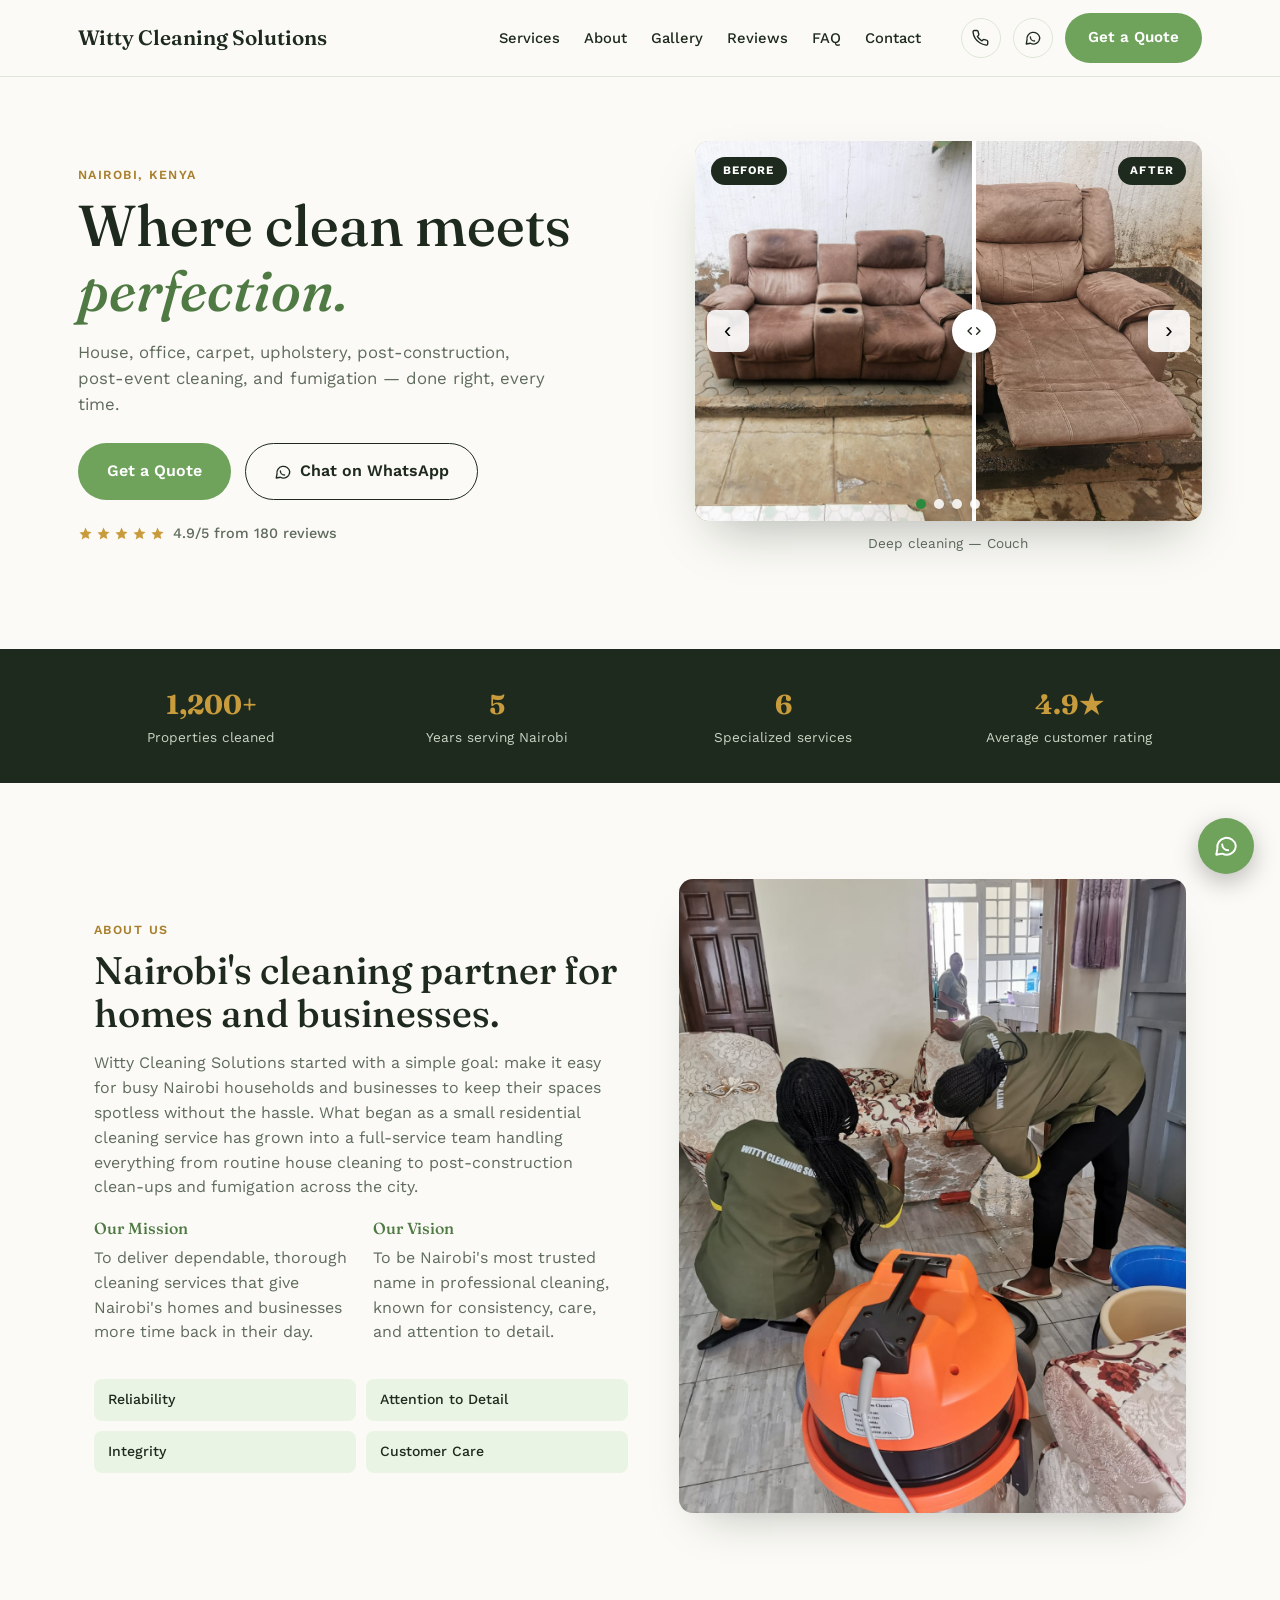
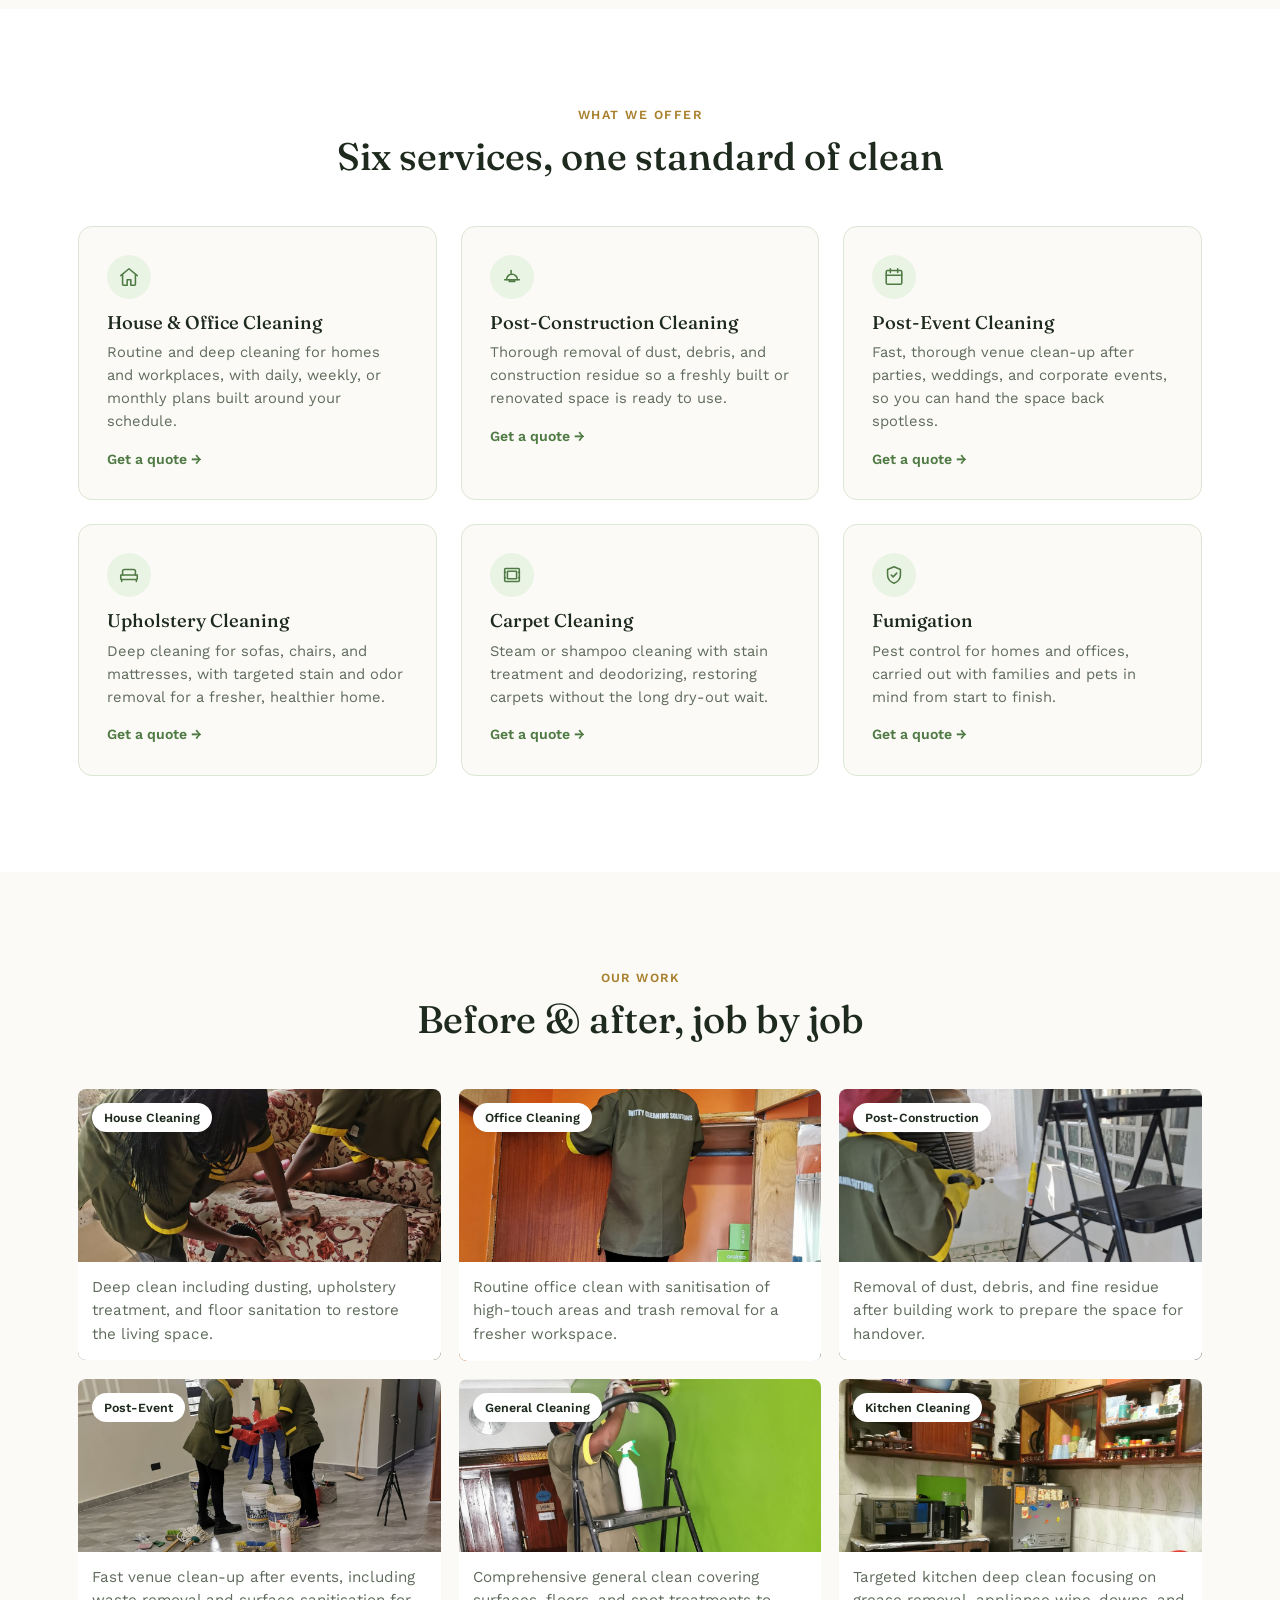
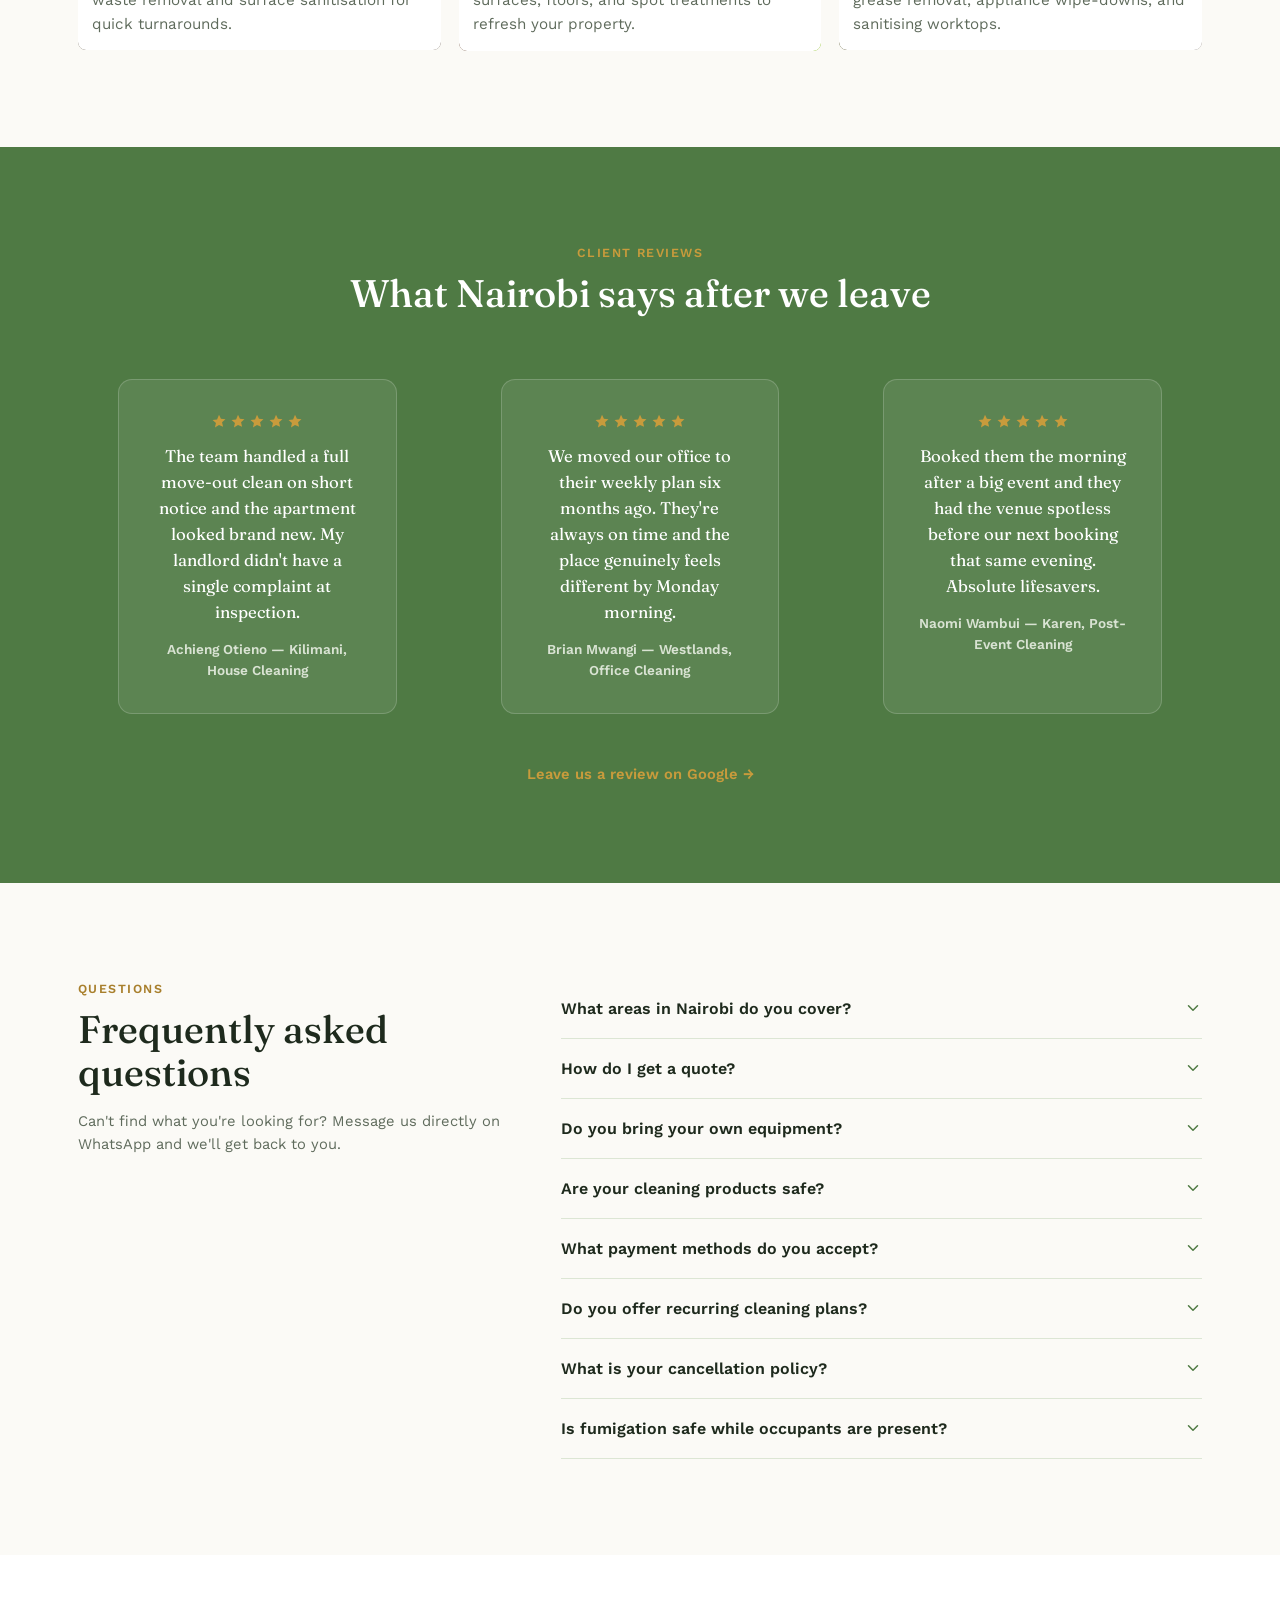
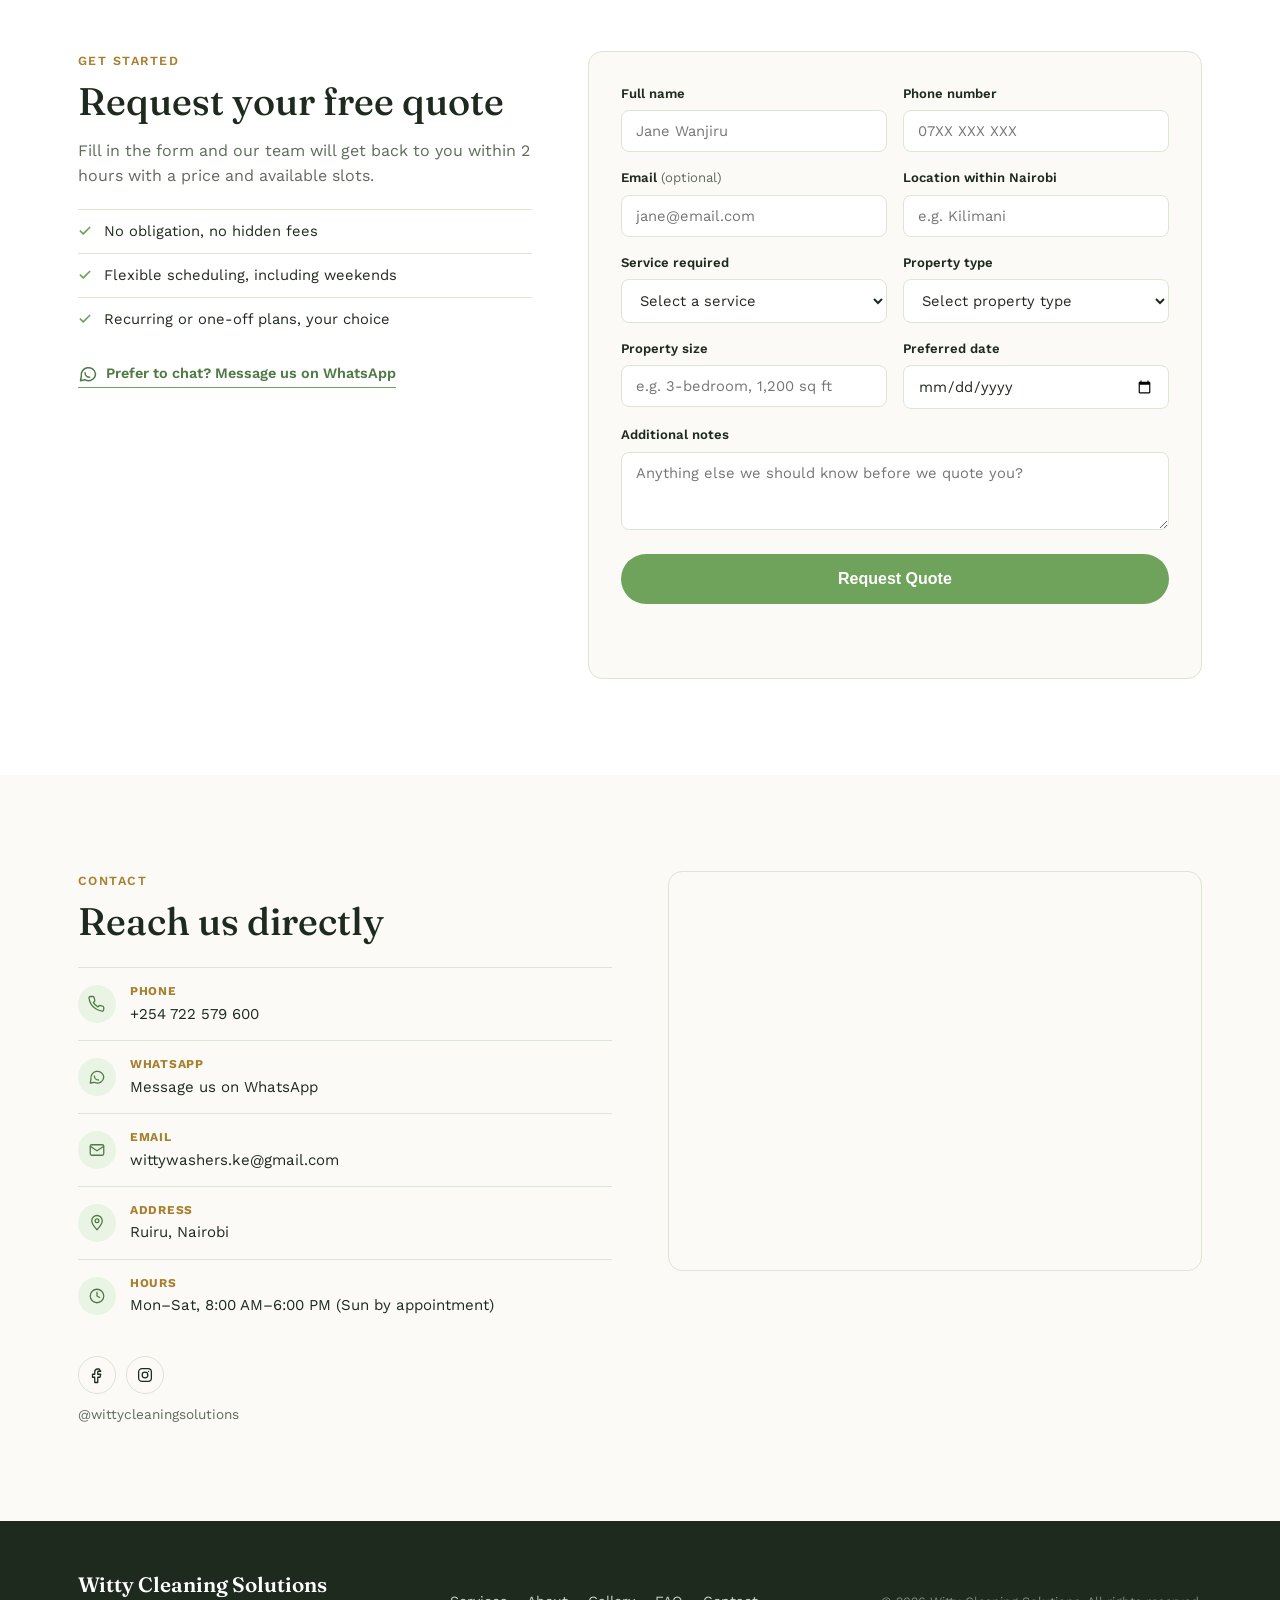
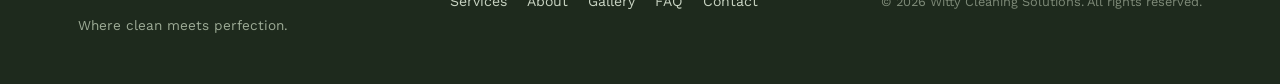
==== index.html @ 86cf7d22 "added the right form link" ====
<!DOCTYPE html>
<html lang="en">
<head>
<meta charset="UTF-8">
<meta name="viewport" content="width=device-width, initial-scale=1.0">
<title>Witty Cleaning Solutions | Professional Cleaning in Nairobi</title>
<meta name="description" content="Witty Cleaning Solutions provides house, office, post-construction, post-event, upholstery, carpet cleaning and fumigation across Nairobi. Request a free quote today.">

<link rel="preconnect" href="https://fonts.googleapis.com">
<link rel="preconnect" href="https://fonts.gstatic.com" crossorigin>
<link href="https://fonts.googleapis.com/css2?family=Fraunces:ital,opsz,wght@0,9..144,400;0,9..144,500;0,9..144,600;1,9..144,500&family=Work+Sans:wght@400;500;600;700&display=swap" rel="stylesheet">
<link rel="stylesheet" href="styles.css?v=1.1">
</head>
<body>

<!-- ============ HEADER ============ -->
<header class="site-header" id="siteHeader">
  <div class="wrap header-inner">
    <a href="#top" class="logo">Witty Cleaning Solutions</a>

    <nav class="main-nav" id="mainNav">
      <a href="#services">Services</a>
      <a href="#about">About</a>
      <a href="#gallery">Gallery</a>
      <a href="#testimonials">Reviews</a>
      <a href="#faq">FAQ</a>
      <a href="#contact">Contact</a>
    </nav>

    <div class="header-actions">
      <a href="tel:+254722579600" class="icon-btn" aria-label="Call us">
        <svg viewBox="0 0 24 24" fill="none" stroke="currentColor" stroke-width="1.8" stroke-linecap="round" stroke-linejoin="round"><path d="M21 16.4v3a2 2 0 0 1-2.2 2 19.6 19.6 0 0 1-8.5-3 19.3 19.3 0 0 1-6-6 19.6 19.6 0 0 1-3-8.6A2 2 0 0 1 3.3 2H6.3a2 2 0 0 1 2 1.7c.13.95.36 1.88.69 2.77a2 2 0 0 1-.45 2.11L7.1 9.9a16 16 0 0 0 6 6l1.32-1.32a2 2 0 0 1 2.11-.45c.9.33 1.83.56 2.77.69a2 2 0 0 1 1.7 2.03z"/></svg>
      </a>
      <a href="https://wa.me/254722579600" target="_blank" rel="noopener" class="icon-btn" aria-label="Chat on WhatsApp">
        <svg viewBox="0 0 24 24" fill="none" stroke="currentColor" stroke-width="1.8" stroke-linecap="round" stroke-linejoin="round"><path d="M21 11.5a8.5 8.5 0 0 1-12.45 7.53L3 20l1.02-5.4A8.5 8.5 0 1 1 21 11.5z"/><path d="M8.5 10.5c0 3 2.5 5.5 5.5 5.5"/></svg>
      </a>
      <a href="#booking" class="btn btn-primary">Get a Quote</a>
    </div>

    <button class="nav-toggle" id="navToggle" aria-label="Toggle menu" aria-expanded="false">
      <span></span><span></span><span></span>
    </button>
  </div>
</header>

<main id="top">

  <!-- ============ HERO ============ -->
  <section class="hero">
    <div class="wrap hero-inner">
      <div class="hero-copy">
        <p class="eyebrow">Nairobi, Kenya</p>
        <h1>Where clean meets <em>perfection.</em></h1>
        <p class="hero-sub">
          House, office, carpet, upholstery, post-construction, post-event
          cleaning, and fumigation &mdash; done right, every time.
        </p>
        <div class="hero-ctas">
          <a href="#booking" class="btn btn-primary btn-lg">Get a Quote</a>
          <a href="https://wa.me/254722579600" target="_blank" rel="noopener" class="btn btn-ghost btn-lg">
            <svg viewBox="0 0 24 24" width="18" height="18" fill="none" stroke="currentColor" stroke-width="1.8" stroke-linecap="round" stroke-linejoin="round"><path d="M21 11.5a8.5 8.5 0 0 1-12.45 7.53L3 20l1.02-5.4A8.5 8.5 0 1 1 21 11.5z"/><path d="M8.5 10.5c0 3 2.5 5.5 5.5 5.5"/></svg>
            Chat on WhatsApp
          </a>
        </div>
        <div class="hero-trust">
          <span class="stars-row" aria-hidden="true">
            <svg viewBox="0 0 24 24"><path d="M12 2.5l2.9 6.2 6.8.7-5.1 4.6 1.5 6.7L12 17.9l-6.1 3.8 1.5-6.7-5.1-4.6 6.8-.7z"/></svg>
            <svg viewBox="0 0 24 24"><path d="M12 2.5l2.9 6.2 6.8.7-5.1 4.6 1.5 6.7L12 17.9l-6.1 3.8 1.5-6.7-5.1-4.6 6.8-.7z"/></svg>
            <svg viewBox="0 0 24 24"><path d="M12 2.5l2.9 6.2 6.8.7-5.1 4.6 1.5 6.7L12 17.9l-6.1 3.8 1.5-6.7-5.1-4.6 6.8-.7z"/></svg>
            <svg viewBox="0 0 24 24"><path d="M12 2.5l2.9 6.2 6.8.7-5.1 4.6 1.5 6.7L12 17.9l-6.1 3.8 1.5-6.7-5.1-4.6 6.8-.7z"/></svg>
            <svg viewBox="0 0 24 24"><path d="M12 2.5l2.9 6.2 6.8.7-5.1 4.6 1.5 6.7L12 17.9l-6.1 3.8 1.5-6.7-5.1-4.6 6.8-.7z"/></svg>
          </span>
          4.9/5 from 180 reviews
        </div>
      </div>

      <div class="hero-visual">
        <div class="ba-carousel">
          <button class="ba-nav prev" aria-label="Previous comparison">‹</button>
          <button class="ba-nav next" aria-label="Next comparison">›</button>

          <div class="ba-slider" data-caption="Deep cleaning — Couch">
            <div class="slider-panel panel-after">
              <span class="panel-tag">AFTER</span>
              <img src="images/After 1.jpeg" alt="After: cleaned couch" class="panel-img">
            </div>
            <div class="slider-panel panel-before">
              <span class="panel-tag">BEFORE</span>
              <img src="images/Before 1.jpeg" alt="Before: dirty couch" class="panel-img">
            </div>
            <div class="slider-handle">
              <svg viewBox="0 0 24 24" width="16" height="16" fill="none" stroke="currentColor" stroke-width="2" stroke-linecap="round" stroke-linejoin="round"><path d="M8 7 3 12l5 5M16 7l5 5-5 5"/></svg>
            </div>
          </div>

          <div class="ba-slider" data-caption="Before & after — Construction site">
            <div class="slider-panel panel-after">
              <span class="panel-tag">AFTER</span>
              <img src="images/construction after.jpeg" alt="After: house cleaned" class="panel-img">
            </div>
            <div class="slider-panel panel-before">
              <span class="panel-tag">BEFORE</span>
              <img src="images/construction before.jpeg" alt="Before: living room" class="panel-img">
            </div>
            <div class="slider-handle">
              <svg viewBox="0 0 24 24" width="16" height="16" fill="none" stroke="currentColor" stroke-width="2" stroke-linecap="round" stroke-linejoin="round"><path d="M8 7 3 12l5 5M16 7l5 5-5 5"/></svg>
            </div>
          </div>

          <div class="ba-slider" data-caption="kitchen cleaning — Before & after">
            <div class="slider-panel panel-after">
              <span class="panel-tag">AFTER</span>
              <img src="images/kitchen after.jpeg" alt="After: kitchen cleaned" class="panel-img">
            </div>
            <div class="slider-panel panel-before">
              <span class="panel-tag">BEFORE</span>
              <img src="images/kitchen before.jpeg" alt="Before: kitchen dirty" class="panel-img">
            </div>
            <div class="slider-handle">
              <svg viewBox="0 0 24 24" width="16" height="16" fill="none" stroke="currentColor" stroke-width="2" stroke-linecap="round" stroke-linejoin="round"><path d="M8 7 3 12l5 5M16 7l5 5-5 5"/></svg>
            </div>
          </div>

          <div class="ba-slider" data-caption="Post-construction — Clearance">
            <div class="slider-panel panel-after">
              <span class="panel-tag">AFTER</span>
              <img src="images/construction after 2.jpeg" alt="After: post-construction" class="panel-img">
            </div>
            <div class="slider-panel panel-before">
              <span class="panel-tag">BEFORE</span>
              <img src="images/construction before 1.jpeg" alt="Before: construction site" class="panel-img">
            </div>
            <div class="slider-handle">
              <svg viewBox="0 0 24 24" width="16" height="16" fill="none" stroke="currentColor" stroke-width="2" stroke-linecap="round" stroke-linejoin="round"><path d="M8 7 3 12l5 5M16 7l5 5-5 5"/></svg>
            </div>
          </div>

        </div>
        <p class="slider-caption" id="baCaption">Drag to compare &mdash; real results from a deep cleaning job</p>
      </div>
    </div>
  </section>

  <!-- ============ TRUST BAR ============ -->
  <section class="trust-bar">
    <div class="wrap trust-grid">
      <div class="trust-item">
        <strong>1,200+</strong>
        <span>Properties cleaned</span>
      </div>
      <div class="trust-item">
        <strong>5</strong>
        <span>Years serving Nairobi</span>
      </div>
      <div class="trust-item">
        <strong>6</strong>
        <span>Specialized services</span>
      </div>
      <div class="trust-item">
        <strong>4.9&#9733;</strong>
        <span>Average customer rating</span>
      </div>
    </div>
  </section>

  <!-- ============ ABOUT ============ -->
  <section class="about" id="about">
    <div class="wrap about-inner">
      <div class="about-copy">
        <p class="eyebrow">About Us</p>
        <h2>Nairobi's cleaning partner for homes and businesses.</h2>
        <p>
          Witty Cleaning Solutions started with a simple goal: make it easy
          for busy Nairobi households and businesses to keep their spaces
          spotless without the hassle. What began as a small residential
          cleaning service has grown into a full-service team handling
          everything from routine house cleaning to post-construction
          clean-ups and fumigation across the city.
        </p>
        <div class="about-grid">
          <div>
            <h3>Our Mission</h3>
            <p>To deliver dependable, thorough cleaning services that give Nairobi's homes and businesses more time back in their day.</p>
          </div>
          <div>
            <h3>Our Vision</h3>
            <p>To be Nairobi's most trusted name in professional cleaning, known for consistency, care, and attention to detail.</p>
          </div>
        </div>
        <ul class="values-list">
          <li>Reliability</li>
          <li>Attention to Detail</li>
          <li>Integrity</li>
          <li>Customer Care</li>
        </ul>
      </div>
      <div class="about-visual" aria-hidden="true">
        <img src="images/About.jpg" alt="Witty Cleaning Solutions team at work in a home" loading="lazy">
        <span class="monogram">WCS</span>
      </div>
    </div>
  </section>

  <!-- ============ SERVICES ============ -->
  <section class="services" id="services">
    <div class="wrap">
      <p class="eyebrow center">What We Offer</p>
      <h2 class="section-title center">Six services, one standard of clean</h2>

      <div class="services-grid">

        <article class="service-card">
          <div class="service-icon" aria-hidden="true">
            <svg viewBox="0 0 24 24" fill="none" stroke="currentColor" stroke-width="1.7" stroke-linecap="round" stroke-linejoin="round"><path d="M3 10.5 12 3l9 7.5"/><path d="M5 9.5V20a1 1 0 0 0 1 1h4v-6h4v6h4a1 1 0 0 0 1-1V9.5"/></svg>
          </div>
          <h3>House &amp; Office Cleaning</h3>
          <p>Routine and deep cleaning for homes and workplaces, with daily, weekly, or monthly plans built around your schedule.</p>
          <a href="#booking" class="card-link">Get a quote &rarr;</a>
        </article>

        <article class="service-card">
          <div class="service-icon" aria-hidden="true">
            <svg viewBox="0 0 24 24" fill="none" stroke="currentColor" stroke-width="1.7" stroke-linecap="round" stroke-linejoin="round"><path d="M4 15h16"/><path d="M6 15a6 6 0 0 1 12 0"/><path d="M11 5v3"/><rect x="9" y="15" width="6" height="2" rx="0.5"/></svg>
          </div>
          <h3>Post-Construction Cleaning</h3>
          <p>Thorough removal of dust, debris, and construction residue so a freshly built or renovated space is ready to use.</p>
          <a href="#booking" class="card-link">Get a quote &rarr;</a>
        </article>

        <article class="service-card">
          <div class="service-icon" aria-hidden="true">
            <svg viewBox="0 0 24 24" fill="none" stroke="currentColor" stroke-width="1.7" stroke-linecap="round" stroke-linejoin="round"><rect x="3.5" y="5" width="17" height="15" rx="1.5"/><path d="M8 3v4M16 3v4M3.5 10h17"/></svg>
          </div>
          <h3>Post-Event Cleaning</h3>
          <p>Fast, thorough venue clean-up after parties, weddings, and corporate events, so you can hand the space back spotless.</p>
          <a href="#booking" class="card-link">Get a quote &rarr;</a>
        </article>

        <article class="service-card">
          <div class="service-icon" aria-hidden="true">
            <svg viewBox="0 0 24 24" fill="none" stroke="currentColor" stroke-width="1.7" stroke-linecap="round" stroke-linejoin="round"><path d="M5 12V8a2 2 0 0 1 2-2h10a2 2 0 0 1 2 2v4"/><path d="M3 12h18v4a1 1 0 0 1-1 1H4a1 1 0 0 1-1-1z"/><path d="M4 17v2M20 17v2"/></svg>
          </div>
          <h3>Upholstery Cleaning</h3>
          <p>Deep cleaning for sofas, chairs, and mattresses, with targeted stain and odor removal for a fresher, healthier home.</p>
          <a href="#booking" class="card-link">Get a quote &rarr;</a>
        </article>

        <article class="service-card">
          <div class="service-icon" aria-hidden="true">
            <svg viewBox="0 0 24 24" fill="none" stroke="currentColor" stroke-width="1.7" stroke-linecap="round" stroke-linejoin="round"><rect x="4" y="5" width="16" height="14" rx="1"/><rect x="7" y="8" width="10" height="8" rx="0.5"/><path d="M4 9h1M4 15h1M19 9h1M19 15h1"/></svg>
          </div>
          <h3>Carpet Cleaning</h3>
          <p>Steam or shampoo cleaning with stain treatment and deodorizing, restoring carpets without the long dry-out wait.</p>
          <a href="#booking" class="card-link">Get a quote &rarr;</a>
        </article>

        <article class="service-card">
          <div class="service-icon" aria-hidden="true">
            <svg viewBox="0 0 24 24" fill="none" stroke="currentColor" stroke-width="1.7" stroke-linecap="round" stroke-linejoin="round"><path d="M12 3l7 3v6c0 4.5-3 7.5-7 9-4-1.5-7-4.5-7-9V6z"/><path d="M9 12l2 2 4-4"/></svg>
          </div>
          <h3>Fumigation</h3>
          <p>Pest control for homes and offices, carried out with families and pets in mind from start to finish.</p>
          <a href="#booking" class="card-link">Get a quote &rarr;</a>
        </article>

      </div>
    </div>
  </section>

  <!-- ============ GALLERY ============ -->
  <section class="gallery" id="gallery">
    <div class="wrap">
      <p class="eyebrow center">Our Work</p>
      <h2 class="section-title center">Before &amp; after, job by job</h2>

      <!-- REPLACE WITH IMAGE: each .gallery-item should get a real photo
           background. Keep the .gallery-tag label or remove it. -->
      <div class="gallery-grid">
        <div class="gallery-item" data-gallery="images/house cleaning.jpeg|images/house 2.jpeg|images/house 3.jpeg|images/house 4.jpeg|images/house 5.jpeg">
          <img src="images/house cleaning.jpeg" alt="House cleaning before/after" loading="lazy">
          <span class="gallery-tag">House Cleaning</span>
          <div class="desc-card">
            <p class="gallery-desc">Deep clean including dusting, upholstery treatment, and floor sanitation to restore the living space.</p>
          </div>
        </div>

        <div class="gallery-item" data-gallery="images/office cleaning.jpeg|images/After 1.jpeg|images/Before 1.jpeg|images/General Cleaning.jpeg|">
          <img src="images/office cleaning.jpeg" alt="Office cleaning before/after" loading="lazy">
          <span class="gallery-tag">Office Cleaning</span>
          <div class="desc-card">
            <p class="gallery-desc">Routine office clean with sanitisation of high-touch areas and trash removal for a fresher workspace.</p>
          </div>
        </div>

        <div class="gallery-item" data-gallery="images/post-construction.jpeg|images/construction before.jpeg|images/construction after.jpeg|images/construction before 1.jpeg|images/construction after 2.jpeg">
          <img src="images/post-construction.jpeg" alt="Post-construction before/after" loading="lazy">
          <span class="gallery-tag">Post-Construction</span>
          <div class="desc-card">
            <p class="gallery-desc">Removal of dust, debris, and fine residue after building work to prepare the space for handover.</p>
          </div>
        </div>

        <div class="gallery-item" data-gallery="images/post-event.jpeg|images/post-event 1.jpeg|images/After 1.jpeg|images/Before 1.jpeg|images/General Cleaning.jpeg">
          <img src="images/post-event 1.jpeg" alt="Post-event before/after" loading="lazy">
          <span class="gallery-tag">Post-Event</span>
          <div class="desc-card">
            <p class="gallery-desc">Fast venue clean-up after events, including waste removal and surface sanitisation for quick turnarounds.</p>
          </div>
        </div>

        <div class="gallery-item" data-gallery="images/General Cleaning.jpeg|images/After 1.jpeg|images/Before 1.jpeg|images/house cleaning.jpeg|images/office cleaning.jpeg">
          <img src="images/General Cleaning.jpeg" alt="General cleaning before/after" loading="lazy">
          <span class="gallery-tag">General Cleaning</span>
          <div class="desc-card">
            <p class="gallery-desc">Comprehensive general clean covering surfaces, floors, and spot treatments to refresh your property.</p>
          </div>
        </div>

        <div class="gallery-item" data-gallery="images/kitchen cleaning.jpeg|images/kitchen before.jpeg|images/kitchen after.jpeg|images/kitchen 1.jpeg|images/General Cleaning.jpeg">
          <img src="images/kitchen cleaning.jpeg" alt="Kitchen cleaning before/after" loading="lazy">
          <span class="gallery-tag">Kitchen Cleaning</span>
          <div class="desc-card">
            <p class="gallery-desc">Targeted kitchen deep clean focusing on grease removal, appliance wipe-downs, and sanitising worktops.</p>
          </div>
        </div>
      </div>
    </div>
  </section>

  <!-- ============ TESTIMONIALS ============ -->
  <section class="testimonials" id="testimonials">
    <div class="wrap">
      <p class="eyebrow center">Client Reviews</p>
      <h2 class="section-title center">What Nairobi says after we leave</h2>

      <div class="testi-grid" id="testiGrid">
        <blockquote class="testi-card">
            <div class="stars-row" aria-hidden="true">
              <svg viewBox="0 0 24 24"><path d="M12 2.5l2.9 6.2 6.8.7-5.1 4.6 1.5 6.7L12 17.9l-6.1 3.8 1.5-6.7-5.1-4.6 6.8-.7z"/></svg>
              <svg viewBox="0 0 24 24"><path d="M12 2.5l2.9 6.2 6.8.7-5.1 4.6 1.5 6.7L12 17.9l-6.1 3.8 1.5-6.7-5.1-4.6 6.8-.7z"/></svg>
              <svg viewBox="0 0 24 24"><path d="M12 2.5l2.9 6.2 6.8.7-5.1 4.6 1.5 6.7L12 17.9l-6.1 3.8 1.5-6.7-5.1-4.6 6.8-.7z"/></svg>
              <svg viewBox="0 0 24 24"><path d="M12 2.5l2.9 6.2 6.8.7-5.1 4.6 1.5 6.7L12 17.9l-6.1 3.8 1.5-6.7-5.1-4.6 6.8-.7z"/></svg>
              <svg viewBox="0 0 24 24"><path d="M12 2.5l2.9 6.2 6.8.7-5.1 4.6 1.5 6.7L12 17.9l-6.1 3.8 1.5-6.7-5.1-4.6 6.8-.7z"/></svg>
            </div>
            <p>The team handled a full move-out clean on short notice and the apartment looked brand new. My landlord didn't have a single complaint at inspection.</p>
            <footer>Achieng Otieno &mdash; Kilimani, House Cleaning</footer>
          </blockquote>

          <blockquote class="testi-card">
            <div class="stars-row" aria-hidden="true">
              <svg viewBox="0 0 24 24"><path d="M12 2.5l2.9 6.2 6.8.7-5.1 4.6 1.5 6.7L12 17.9l-6.1 3.8 1.5-6.7-5.1-4.6 6.8-.7z"/></svg>
              <svg viewBox="0 0 24 24"><path d="M12 2.5l2.9 6.2 6.8.7-5.1 4.6 1.5 6.7L12 17.9l-6.1 3.8 1.5-6.7-5.1-4.6 6.8-.7z"/></svg>
              <svg viewBox="0 0 24 24"><path d="M12 2.5l2.9 6.2 6.8.7-5.1 4.6 1.5 6.7L12 17.9l-6.1 3.8 1.5-6.7-5.1-4.6 6.8-.7z"/></svg>
              <svg viewBox="0 0 24 24"><path d="M12 2.5l2.9 6.2 6.8.7-5.1 4.6 1.5 6.7L12 17.9l-6.1 3.8 1.5-6.7-5.1-4.6 6.8-.7z"/></svg>
              <svg viewBox="0 0 24 24"><path d="M12 2.5l2.9 6.2 6.8.7-5.1 4.6 1.5 6.7L12 17.9l-6.1 3.8 1.5-6.7-5.1-4.6 6.8-.7z"/></svg>
            </div>
            <p>We moved our office to their weekly plan six months ago. They're always on time and the place genuinely feels different by Monday morning.</p>
            <footer>Brian Mwangi &mdash; Westlands, Office Cleaning</footer>
          </blockquote>

          <blockquote class="testi-card">
            <div class="stars-row" aria-hidden="true">
              <svg viewBox="0 0 24 24"><path d="M12 2.5l2.9 6.2 6.8.7-5.1 4.6 1.5 6.7L12 17.9l-6.1 3.8 1.5-6.7-5.1-4.6 6.8-.7z"/></svg>
              <svg viewBox="0 0 24 24"><path d="M12 2.5l2.9 6.2 6.8.7-5.1 4.6 1.5 6.7L12 17.9l-6.1 3.8 1.5-6.7-5.1-4.6 6.8-.7z"/></svg>
              <svg viewBox="0 0 24 24"><path d="M12 2.5l2.9 6.2 6.8.7-5.1 4.6 1.5 6.7L12 17.9l-6.1 3.8 1.5-6.7-5.1-4.6 6.8-.7z"/></svg>
              <svg viewBox="0 0 24 24"><path d="M12 2.5l2.9 6.2 6.8.7-5.1 4.6 1.5 6.7L12 17.9l-6.1 3.8 1.5-6.7-5.1-4.6 6.8-.7z"/></svg>
              <svg viewBox="0 0 24 24"><path d="M12 2.5l2.9 6.2 6.8.7-5.1 4.6 1.5 6.7L12 17.9l-6.1 3.8 1.5-6.7-5.1-4.6 6.8-.7z"/></svg>
            </div>
            <p>Booked them the morning after a big event and they had the venue spotless before our next booking that same evening. Absolute lifesavers.</p>
            <footer>Naomi Wambui &mdash; Karen, Post-Event Cleaning</footer>
          </blockquote>
      </div>

      <p class="review-cta">
        <a href="https://www.google.com/search?q=Witty+Cleaning+Solutions+Nairobi+reviews" target="_blank" rel="noopener">Leave us a review on Google &rarr;</a>
      </p>
    </div>
  </section>

  <!-- ============ FAQ ============ -->
  <section class="faq" id="faq">
    <div class="wrap faq-wrap">
      <div>
        <p class="eyebrow">Questions</p>
        <h2 class="section-title">Frequently asked questions</h2>
        <p class="faq-sub">Can't find what you're looking for? Message us directly on WhatsApp and we'll get back to you.</p>
      </div>

      <div class="faq-list" id="faqList">
        <div class="faq-item">
          <button class="faq-q" aria-expanded="false">
            What areas in Nairobi do you cover?
            <span class="faq-icon"><svg viewBox="0 0 24 24" fill="none" stroke="currentColor" stroke-width="2" stroke-linecap="round" stroke-linejoin="round"><path d="M6 9l6 6 6-6"/></svg></span>
          </button>
          <div class="faq-a"><p>We currently serve Kilimani, Westlands, Karen, Lavington, Kileleshwa, and surrounding Nairobi neighborhoods &mdash; message us on WhatsApp to confirm coverage for your location.</p></div>
        </div>
        <div class="faq-item">
          <button class="faq-q" aria-expanded="false">
            How do I get a quote?
            <span class="faq-icon"><svg viewBox="0 0 24 24" fill="none" stroke="currentColor" stroke-width="2" stroke-linecap="round" stroke-linejoin="round"><path d="M6 9l6 6 6-6"/></svg></span>
          </button>
          <div class="faq-a"><p>Fill in the quote request form with your service, property type and size, and preferred date &mdash; or message us directly on WhatsApp for a fast response.</p></div>
        </div>
        <div class="faq-item">
          <button class="faq-q" aria-expanded="false">
            Do you bring your own equipment?
            <span class="faq-icon"><svg viewBox="0 0 24 24" fill="none" stroke="currentColor" stroke-width="2" stroke-linecap="round" stroke-linejoin="round"><path d="M6 9l6 6 6-6"/></svg></span>
          </button>
          <div class="faq-a"><p>Yes &mdash; our team arrives fully equipped with professional-grade tools and cleaning products, so you don't need to provide anything.</p></div>
        </div>
        <div class="faq-item">
          <button class="faq-q" aria-expanded="false">
            Are your cleaning products safe?
            <span class="faq-icon"><svg viewBox="0 0 24 24" fill="none" stroke="currentColor" stroke-width="2" stroke-linecap="round" stroke-linejoin="round"><path d="M6 9l6 6 6-6"/></svg></span>
          </button>
          <div class="faq-a"><p>Yes. We use trusted, non-toxic cleaning products that are safe for children and pets. Let us know about any allergies or sensitivities when you book.</p></div>
        </div>
        <div class="faq-item">
          <button class="faq-q" aria-expanded="false">
            What payment methods do you accept?
            <span class="faq-icon"><svg viewBox="0 0 24 24" fill="none" stroke="currentColor" stroke-width="2" stroke-linecap="round" stroke-linejoin="round"><path d="M6 9l6 6 6-6"/></svg></span>
          </button>
          <div class="faq-a"><p>We accept M-Pesa, cash, and bank transfer.</p></div>
        </div>
        <div class="faq-item">
          <button class="faq-q" aria-expanded="false">
            Do you offer recurring cleaning plans?
            <span class="faq-icon"><svg viewBox="0 0 24 24" fill="none" stroke="currentColor" stroke-width="2" stroke-linecap="round" stroke-linejoin="round"><path d="M6 9l6 6 6-6"/></svg></span>
          </button>
          <div class="faq-a"><p>Yes &mdash; daily, weekly, and monthly recurring plans are available for both homes and offices, alongside one-off bookings.</p></div>
        </div>
        <div class="faq-item">
          <button class="faq-q" aria-expanded="false">
            What is your cancellation policy?
            <span class="faq-icon"><svg viewBox="0 0 24 24" fill="none" stroke="currentColor" stroke-width="2" stroke-linecap="round" stroke-linejoin="round"><path d="M6 9l6 6 6-6"/></svg></span>
          </button>
          <div class="faq-a"><p>We ask for at least 24 hours' notice to cancel or reschedule a booking. Late cancellations may incur a small fee.</p></div>
        </div>
        <div class="faq-item">
          <button class="faq-q" aria-expanded="false">
            Is fumigation safe while occupants are present?
            <span class="faq-icon"><svg viewBox="0 0 24 24" fill="none" stroke="currentColor" stroke-width="2" stroke-linecap="round" stroke-linejoin="round"><path d="M6 9l6 6 6-6"/></svg></span>
          </button>
          <div class="faq-a"><p>We recommend vacating the property for 2&ndash;3 hours after treatment and ventilating the space before returning. Our team will confirm exact timing based on the treatment used for your property.</p></div>
        </div>
      </div>
    </div>
  </section>

  <!-- ============ BOOKING / QUOTE FORM ============ -->
  <section class="booking" id="booking">
    <div class="wrap booking-inner">
      <div class="booking-copy">
        <p class="eyebrow">Get Started</p>
        <h2>Request your free quote</h2>
        <p>Fill in the form and our team will get back to you within 2 hours with a price and available slots.</p>
        <ul class="booking-points">
          <li>No obligation, no hidden fees</li>
          <li>Flexible scheduling, including weekends</li>
          <li>Recurring or one-off plans, your choice</li>
        </ul>
        <a href="https://wa.me/254722579600" target="_blank" rel="noopener" class="whatsapp-alt">
          <svg viewBox="0 0 24 24" width="20" height="20" fill="none" stroke="currentColor" stroke-width="1.8" stroke-linecap="round" stroke-linejoin="round"><path d="M21 11.5a8.5 8.5 0 0 1-12.45 7.53L3 20l1.02-5.4A8.5 8.5 0 1 1 21 11.5z"/><path d="M8.5 10.5c0 3 2.5 5.5 5.5 5.5"/></svg>
          Prefer to chat? Message us on WhatsApp
        </a>
      </div>

      <form class="booking-form" id="bookingForm" action="https://formspree.io/f/xppayooo" method="POST">
        <div class="form-row form-row-split">
          <div>
            <label for="fName">Full name</label>
            <input type="text" id="fName" name="fName" required placeholder="Jane Wanjiru">
          </div>
          <div>
            <label for="fPhone">Phone number</label>
            <input type="tel" id="fPhone" name="fPhone" required placeholder="07XX XXX XXX">
          </div>
        </div>
        <div class="form-row form-row-split">
          <div>
            <label for="fEmail">Email <span class="optional">(optional)</span></label>
            <input type="email" id="fEmail" name="fEmail" placeholder="jane@email.com">
          </div>
          <div>
            <label for="fLocation">Location within Nairobi</label>
            <input type="text" id="fLocation" name="fLocation" required placeholder="e.g. Kilimani">
          </div>
        </div>
        <div class="form-row form-row-split">
          <div>
            <label for="fService">Service required</label>
            <select id="fService" name="fService" required>
              <option value="">Select a service</option>
              <option>House &amp; Office Cleaning</option>
              <option>Post-Construction Cleaning</option>
              <option>Post-Event Cleaning</option>
              <option>Upholstery Cleaning</option>
              <option>Carpet Cleaning</option>
              <option>Fumigation</option>
            </select>
          </div>
          <div>
            <label for="fPropertyType">Property type</label>
            <select id="fPropertyType" name="fPropertyType">
              <option value="">Select property type</option>
              <option>Apartment</option>
              <option>House</option>
              <option>Office</option>
              <option>Commercial / Retail Space</option>
              <option>Event Venue</option>
              <option>Other</option>
            </select>
          </div>
        </div>
        <div class="form-row form-row-split">
          <div>
            <label for="fSize">Property size</label>
            <input type="text" id="fSize" name="fSize" placeholder="e.g. 3-bedroom, 1,200 sq ft">
          </div>
          <div>
            <label for="fDate">Preferred date</label>
            <input type="date" id="fDate" name="fDate">
          </div>
        </div>
        <div class="form-row">
          <label for="fMessage">Additional notes</label>
          <textarea id="fMessage" name="fMessage" rows="3" placeholder="Anything else we should know before we quote you?"></textarea>
        </div>
        <button type="submit" class="btn btn-primary btn-lg btn-block">Request Quote</button>
        <p class="form-note" id="formNote" role="status"></p>
      </form>
    </div>
  </section>

  <!-- ============ CONTACT ============ -->
  <section class="contact" id="contact">
    <div class="wrap contact-inner">
      <div class="contact-info">
        <p class="eyebrow">Contact</p>
        <h2 class="section-title">Reach us directly</h2>

        <ul class="contact-list">
          <li>
            <span class="contact-icon" aria-hidden="true"><svg viewBox="0 0 24 24" fill="none" stroke="currentColor" stroke-width="1.7" stroke-linecap="round" stroke-linejoin="round"><path d="M21 16.4v3a2 2 0 0 1-2.2 2 19.6 19.6 0 0 1-8.5-3 19.3 19.3 0 0 1-6-6 19.6 19.6 0 0 1-3-8.6A2 2 0 0 1 3.3 2H6.3a2 2 0 0 1 2 1.7c.13.95.36 1.88.69 2.77a2 2 0 0 1-.45 2.11L7.1 9.9a16 16 0 0 0 6 6l1.32-1.32a2 2 0 0 1 2.11-.45c.9.33 1.83.56 2.77.69a2 2 0 0 1 1.7 2.03z"/></svg></span>
            <div><strong>Phone</strong><a href="tel:+254722579600">+254 722 579 600</a></div>
          </li>
          <li>
            <span class="contact-icon" aria-hidden="true"><svg viewBox="0 0 24 24" fill="none" stroke="currentColor" stroke-width="1.7" stroke-linecap="round" stroke-linejoin="round"><path d="M21 11.5a8.5 8.5 0 0 1-12.45 7.53L3 20l1.02-5.4A8.5 8.5 0 1 1 21 11.5z"/><path d="M8.5 10.5c0 3 2.5 5.5 5.5 5.5"/></svg></span>
            <div><strong>WhatsApp</strong><a href="https://wa.me/254722579600" target="_blank" rel="noopener">Message us on WhatsApp</a></div>
          </li>
          <li>
            <span class="contact-icon" aria-hidden="true"><svg viewBox="0 0 24 24" fill="none" stroke="currentColor" stroke-width="1.7" stroke-linecap="round" stroke-linejoin="round"><rect x="3" y="5" width="18" height="14" rx="2"/><path d="M3 7l9 6 9-6"/></svg></span>
            <div><strong>Email</strong><a href="mailto:wittywashers.ke@gmail.com">wittywashers.ke@gmail.com</a></div>
          </li>
          <li>
            <span class="contact-icon" aria-hidden="true"><svg viewBox="0 0 24 24" fill="none" stroke="currentColor" stroke-width="1.7" stroke-linecap="round" stroke-linejoin="round"><path d="M12 21s7-7.5 7-12a7 7 0 1 0-14 0c0 4.5 7 12 7 12z"/><circle cx="12" cy="9" r="2.5"/></svg></span>
            <div><strong>Address</strong><span>Ruiru, Nairobi</span></div>
          </li>
          <li>
            <span class="contact-icon" aria-hidden="true"><svg viewBox="0 0 24 24" fill="none" stroke="currentColor" stroke-width="1.7" stroke-linecap="round" stroke-linejoin="round"><circle cx="12" cy="12" r="9"/><path d="M12 7v5l3.5 2"/></svg></span>
            <div><strong>Hours</strong><span>Mon&ndash;Sat, 8:00 AM&ndash;6:00 PM (Sun by appointment)</span></div>
          </li>
        </ul>

        <div class="social-links">
          <a href="https://www.facebook.com/people/Witty-Cleaning-Solutions/61590130693152/" target="_blank" rel="noopener" aria-label="Facebook">
            <svg viewBox="0 0 24 24" fill="none" stroke="currentColor" stroke-width="1.7" stroke-linecap="round" stroke-linejoin="round"><path d="M15 4h-2a4 4 0 0 0-4 4v3H6v4h3v7h4v-7h3l1-4h-4V8a1 1 0 0 1 1-1h3z"/></svg>
          </a>
          <a href="https://www.instagram.com/wittycleaningsolutions" target="_blank" rel="noopener" aria-label="Instagram">
            <svg viewBox="0 0 24 24" fill="none" stroke="currentColor" stroke-width="1.7" stroke-linecap="round" stroke-linejoin="round"><rect x="3.5" y="3.5" width="17" height="17" rx="4.5"/><circle cx="12" cy="12" r="3.8"/><path d="M16.8 7.2h.01"/></svg>
          </a>
        </div>
        <p class="social-handle">@wittycleaningsolutions</p>
      </div>

      <div class="contact-map" aria-hidden="true">
        <!-- REPLACE: swap src with your real Google Maps embed link -->
        <iframe
          title="Location map"
          src="https://www.google.com/maps/embed?pb=!1m18!1m12!1m3!1d15956.067920911752!2d36.95027835275064!3d-1.1483566279529542!2m3!1f0!2f0!3f0!3m2!1i1024!2i768!4f13.1!3m3!1m2!1s0x182f47d79ebea037%3A0x73bb542fdd790f2b!2sWITTY%20WASHERS!5e0!3m2!1sen!2ske!4v1786932572472!5m2!1sen!2ske" width="600" height="450" style="border:0;" allowfullscreen="" loading="lazy" referrerpolicy="strict-origin-when-cross-origin"></iframe>"
          loading="lazy"
          referrerpolicy="no-referrer-when-downgrade">
        </iframe>
      </div>
    </div>
  </section>

</main>

<!-- ============ FOOTER ============ -->
<footer class="site-footer">
  <div class="wrap footer-inner">
    <div>
      <p class="logo">Witty Cleaning Solutions</p>
      <p class="footer-tag">Where clean meets perfection.</p>
    </div>
    <nav class="footer-nav">
      <a href="#services">Services</a>
      <a href="#about">About</a>
      <a href="#gallery">Gallery</a>
      <a href="#faq">FAQ</a>
      <a href="#contact">Contact</a>
    </nav>
    <p class="footer-copy">&copy; <span id="year"></span> Witty Cleaning Solutions. All rights reserved.</p>
  </div>
</footer>

<!-- Floating WhatsApp button -->
<a href="https://wa.me/254722579600" target="_blank" rel="noopener" class="whatsapp-fab" aria-label="Chat on WhatsApp">
  <svg viewBox="0 0 24 24" width="26" height="26" fill="none" stroke="currentColor" stroke-width="1.8" stroke-linecap="round" stroke-linejoin="round"><path d="M21 11.5a8.5 8.5 0 0 1-12.45 7.53L3 20l1.02-5.4A8.5 8.5 0 1 1 21 11.5z"/><path d="M8.5 10.5c0 3 2.5 5.5 5.5 5.5"/></svg>
</a>

<script src="script.js?v=1.1"></script>
</body>
</html>
---- styles.css ----
/* ============================================================
   DESIGN TOKENS — edit these to reskin the whole site
   Brand: light green primary, gold accent (per client brief)
   ============================================================ */
:root {
  --ink:       #1E2A1D;   /* deep green-black, primary text */
  --cream:     #FBFAF6;   /* warm off-white background */
  --white:     #FFFFFF;
  --primary:   #6FA35C;   /* light green — brand primary */
  --primary-dark: #4F7A44;
  --primary-tint: #EAF4E4; /* pale green for cards/sections */
  --gold:      #C89B3C;   /* accent */
  --gold-dark: #A87F2C;
  --muted:     #5F6B5C;
  --border:    #DCE6D4;

  --font-display: 'Fraunces', serif;
  --font-body: 'Work Sans', sans-serif;

  --wrap: 1180px;
  --radius: 14px;
  --radius-sm: 8px;
}

* { box-sizing: border-box; }
html { scroll-behavior: smooth; }
@media (prefers-reduced-motion: reduce) {
  html { scroll-behavior: auto; }
  * { animation-duration: 0.01ms !important; transition-duration: 0.01ms !important; }
}

body {
  margin: 0;
  font-family: var(--font-body);
  color: var(--ink);
  background: var(--cream);
  line-height: 1.55;
}

img { max-width: 100%; display: block; }

.wrap {
  max-width: var(--wrap);
  margin: 0 auto;
  padding: 0 28px;
}

h1, h2, h3 {
  font-family: var(--font-display);
  font-weight: 500;
  line-height: 1.12;
  margin: 0 0 16px;
  color: var(--ink);
}

h1 { font-size: clamp(2.4rem, 4.5vw, 3.6rem); }
h2 { font-size: clamp(1.8rem, 3vw, 2.4rem); }
h3 { font-size: 1.15rem; margin-bottom: 8px; }

h1 em, h1 i { font-style: italic; color: var(--primary-dark); }

p { margin: 0 0 14px; color: var(--muted); }

.eyebrow {
  font-family: var(--font-body);
  font-size: 0.78rem;
  font-weight: 600;
  letter-spacing: 0.12em;
  text-transform: uppercase;
  color: var(--gold-dark);
  margin-bottom: 10px;
}
.eyebrow.center { text-align: center; }
.section-title.center { text-align: center; max-width: 640px; margin-left: auto; margin-right: auto; }

a { color: inherit; text-decoration: none; }

/* Inline SVG icon defaults */
svg { flex-shrink: 0; }

/* Buttons */
.btn {
  display: inline-flex;
  align-items: center;
  gap: 8px;
  padding: 12px 22px;
  border-radius: 999px;
  font-weight: 600;
  font-size: 0.95rem;
  border: 1.5px solid transparent;
  cursor: pointer;
  transition: transform 0.15s ease, background 0.2s ease, border-color 0.2s ease;
}
.btn:hover { transform: translateY(-1px); }
.btn-primary { background: var(--primary); color: var(--white); }
.btn-primary:hover { background: var(--primary-dark); }
.btn-ghost { border-color: var(--ink); color: var(--ink); }
.btn-ghost:hover { background: var(--ink); color: var(--white); }
.btn-lg { padding: 15px 28px; font-size: 1rem; }
.btn-block { width: 100%; justify-content: center; }

/* ============================================================
   HEADER
   ============================================================ */
.site-header {
  position: sticky;
  top: 0;
  z-index: 50;
  background: rgba(251, 250, 246, 0.92);
  backdrop-filter: blur(8px);
  border-bottom: 1px solid var(--border);
  transition: transform 0.25s ease, opacity 0.25s ease;
}
.site-header.is-hidden {
  transform: translateY(-100%);
  opacity: 0;
}
.header-inner {
  display: flex;
  align-items: center;
  justify-content: space-between;
  height: 76px;
  gap: clamp(16px, 2vw, 28px);
}
.logo {
  font-family: var(--font-display);
  font-size: 1.3rem;
  font-weight: 600;
  color: var(--ink);
  white-space: nowrap;
}
.main-nav {
  display: flex;
  gap: clamp(16px, 2vw, 24px);
  margin-left: auto;
  align-items: left;
}
.main-nav a {
  font-size: 0.92rem;
  font-weight: 500;
  color: var(--ink);
  position: relative;
  padding: 4px 0;
}
.main-nav a:hover { color: var(--primary-dark); }
.header-actions {
  display: flex;
  align-items: center;
  gap: 12px;
  margin-left: 14px;
}
.icon-btn {
  width: 40px;
  height: 40px;
  border-radius: 50%;
  border: 1.5px solid var(--border);
  display: flex;
  align-items: center;
  justify-content: center;
  color: var(--ink);
  transition: border-color 0.2s ease, color 0.2s ease;
}
.icon-btn svg { width: 18px; height: 18px; }
.icon-btn:hover { border-color: var(--primary); color: var(--primary-dark); }

.nav-toggle {
  display: none;
  flex-direction: column;
  gap: 5px;
  background: none;
  border: none;
  cursor: pointer;
  padding: 8px;
}
.nav-toggle span {
  width: 22px;
  height: 2px;
  background: var(--ink);
  border-radius: 2px;
}

/* ============================================================
   HERO
   ============================================================ */
.hero { padding: 64px 0 80px; }
.hero-inner {
  display: grid;
  grid-template-columns: 1.05fr 0.95fr;
  gap: 56px;
  align-items: center;
}
.hero-sub { font-size: 1.05rem; max-width: 480px; }
.hero-ctas { display: flex; gap: 14px; margin: 26px 0 22px; flex-wrap: wrap; }
.hero-trust {
  display: flex;
  align-items: center;
  gap: 8px;
  font-size: 0.9rem;
  color: var(--muted);
  font-weight: 500;
}

/* Star rating icons */
.stars-row { display: inline-flex; gap: 3px; }
.stars-row svg { width: 15px; height: 15px; fill: var(--gold); }
.testi-card .stars-row { justify-content: center; margin-bottom: 14px; }
.testi-card .stars-row svg { width: 16px; height: 16px; }

/* Before/After slider — signature element */
.ba-slider {
  position: relative;
  width: 100%;
  aspect-ratio: 4 / 3;
  border-radius: var(--radius);
  overflow: hidden;
  box-shadow: 0 24px 50px -20px rgba(30, 42, 29, 0.35);
  cursor: ew-resize;
  user-select: none;
}
/* Carousel: only show active slider */
.ba-carousel { position: relative; }
.ba-carousel .ba-slider { display: none; opacity: 0; transition: opacity 270ms ease; }
.ba-carousel .ba-slider.active { display: block; opacity: 1; }
.ba-nav { position: absolute; top: 50%; transform: translateY(-50%); z-index: 6; background: rgba(255,255,255,0.9); border: none; width: 42px; height: 42px; border-radius: 8px; font-size: 22px; cursor: pointer; display: flex; align-items: center; justify-content: center; }
.ba-nav.prev { left: 12px; }
.ba-nav.next { right: 12px; }

/* Pager dots */
.ba-dots { position: absolute; bottom: 12px; left: 50%; transform: translateX(-50%); z-index: 7; display: flex; gap: 8px; }
.ba-dot { width: 10px; height: 10px; border-radius: 50%; background: rgba(255,255,255,0.85); border: 0; padding: 0; cursor: pointer; box-shadow: 0 2px 6px rgba(0,0,0,0.12); }
.ba-dot.active { background: var(--accent, #2b8a3e); box-shadow: 0 4px 10px rgba(43,138,62,0.2); }
.slider-panel {
  position: absolute;
  inset: 0;
  display: flex;
  align-items: center;
  justify-content: center;
}
.panel-after { background: linear-gradient(135deg, var(--primary-tint), #DCE9D4); }
.panel-before {
  background: linear-gradient(135deg, #D8CFC0, #C7B79E);
  width: 55%;
  overflow: hidden;
}
.panel-tag {
  position: absolute;
  top: 16px;
  font-family: var(--font-body);
  font-size: 0.72rem;
  font-weight: 700;
  letter-spacing: 0.1em;
  background: var(--ink);
  color: var(--white);
  padding: 5px 12px;
  border-radius: 999px;
  z-index: 2;
}
.panel-after .panel-tag { right: 16px; }
.panel-before .panel-tag { left: 16px; }

.panel-img {
  position: absolute;
  inset: 0;
  width: 100%;
  height: 100%;
  object-fit: cover;
}

.slider-handle {
  position: absolute;
  top: 0;
  bottom: 0;
  left: 55%;
  width: 4px;
  background: var(--white);
  transform: translateX(-50%);
  z-index: 3;
}
.slider-handle svg {
  position: absolute;
  top: 50%;
  left: 50%;
  transform: translate(-50%, -50%);
  color: var(--ink);
}
.slider-handle::after {
  content: "";
  position: absolute;
  top: 50%;
  left: 50%;
  transform: translate(-50%, -50%);
  width: 44px;
  height: 44px;
  border-radius: 50%;
  background: var(--white);
  box-shadow: 0 4px 14px rgba(0,0,0,0.2);
  z-index: -1;
}
.slider-caption {
  text-align: center;
  font-size: 0.85rem;
  color: var(--muted);
  margin-top: 12px;
}

/* ============================================================
   TRUST BAR
   ============================================================ */
.trust-bar { background: var(--ink); padding: 34px 0; }
.trust-grid {
  display: grid;
  grid-template-columns: repeat(4, 1fr);
  gap: 20px;
  text-align: center;
}
.trust-item strong {
  display: block;
  font-family: var(--font-display);
  font-size: 1.7rem;
  color: var(--gold);
}
.trust-item span { color: #C9D4C3; font-size: 0.85rem; }

/* ============================================================
   ABOUT
   ============================================================ */
.about { padding: 96px 0; }
.about .wrap {
  padding-inline: clamp(20px, 4vw, 44px);
}
.about-inner {
  display: grid;
  grid-template-columns: minmax(0, 1fr) minmax(280px, 0.95fr);
  gap: clamp(28px, 4vw, 60px);
  align-items: center;
}
.about-visual {
  position: relative;
  border-radius: var(--radius);
  overflow: hidden;
  box-shadow: 0 22px 45px -25px rgba(30, 42, 29, 0.35);
  background: linear-gradient(160deg, var(--primary-tint), var(--border));
}
.about-visual img {
  display: block;
  width: 100%;
  height: 100%;
  min-height: 420px;
  object-fit: cover;
  aspect-ratio: 4 / 5;
}
.monogram {
  position: absolute;
  inset: 0;
  display: flex;
  align-items: center;
  justify-content: center;
  font-family: var(--font-display);
  font-style: italic;
  font-size: 3rem;
  color: rgba(30, 42, 29, 0.18);
  letter-spacing: 0.02em;
  pointer-events: none;
}
.about-grid {
  display: grid;
  grid-template-columns: 1fr 1fr;
  gap: 24px;
  margin: 20px 0;
}
.about-grid h3 { font-size: 1rem; color: var(--primary-dark); }
.values-list {
  list-style: none;
  padding: 0;
  margin: 0;
  display: grid;
  grid-template-columns: 1fr 1fr;
  gap: 10px;
}
.values-list li {
  background: var(--primary-tint);
  border-radius: var(--radius-sm);
  padding: 10px 14px;
  font-size: 0.88rem;
  font-weight: 500;
}

/* ============================================================
   SERVICES
   ============================================================ */
.services { padding: 96px 0; background: var(--white); }
.services-grid {
  margin-top: 48px;
  display: grid;
  grid-template-columns: repeat(3, 1fr);
  gap: 24px;
}
.service-card {
  background: var(--cream);
  border: 1px solid var(--border);
  border-radius: var(--radius);
  padding: 28px;
  transition: border-color 0.2s ease, transform 0.2s ease;
}
.service-card:hover { border-color: var(--primary); transform: translateY(-3px); }
.service-icon {
  width: 44px;
  height: 44px;
  border-radius: 50%;
  background: var(--primary-tint);
  color: var(--primary-dark);
  display: flex;
  align-items: center;
  justify-content: center;
  margin-bottom: 14px;
}
.service-icon svg { width: 22px; height: 22px; }
.service-card p { font-size: 0.92rem; }
.card-link { font-weight: 600; font-size: 0.88rem; color: var(--primary-dark); }

/* ============================================================
   GALLERY
   ============================================================ */
.gallery { padding: 96px 0; }
.gallery-grid {
  margin-top: 48px;
  display: grid;
  grid-template-columns: repeat(3, 1fr);
  gap: 18px;
}
.gallery-item {
  aspect-ratio: 4/3;
  border-radius: var(--radius-sm);
  background: var(--primary-tint);
  position: relative;
  overflow: hidden;
}
.gallery-item img {
  width: 100%;
  height: 100%;
  object-fit: cover;
  transition: transform 0.4s ease;
}
.gallery-item:hover img { transform: scale(1.05); }
.gallery-tag {
  position: absolute;
  top: 14px;
  left: 14px;
  background: var(--white);
  padding: 5px 12px;
  border-radius: 999px;
  font-size: 0.78rem;
  font-weight: 600;
}

/* Bottom white description card */
.desc-card {
  position: absolute;
  left: 0;
  right: 0;
  bottom: 0;
  background: var(--white);
  padding: 14px;
  box-sizing: border-box;
  border-bottom-left-radius: var(--radius-sm);
  border-bottom-right-radius: var(--radius-sm);
}

/* When the tag is inside the desc-card, make it inline and remove its pill background */
.desc-card .gallery-desc { margin: 0; color: var(--muted); font-size: 0.95rem; }

/* Ensure before image is not greyscaled */
.panel-img-grayscale { filter: none !important; }

/* Lightbox for gallery */
.lightbox { position: fixed; inset: 0; display: none; align-items: center; justify-content: center; background: rgba(0,0,0,0.8); z-index: 90; }
.lightbox.active { display: flex; }
.lightbox img { max-width: 92%; max-height: 86%; border-radius: 8px; box-shadow: 0 30px 60px rgba(0,0,0,0.6); }
.lightbox .nav { position: absolute; top: 50%; transform: translateY(-50%); color: var(--white); font-size: 2rem; background: rgba(0,0,0,0.3); border: none; padding: 12px 14px; border-radius: 8px; cursor: pointer; }
.lightbox .nav.prev { left: 18px; }
.lightbox .nav.next { right: 18px; }
.gallery-tag { z-index: 3; }
.desc-card { z-index: 1; }

/* ============================================================
   TESTIMONIALS
   ============================================================ */
.testimonials { padding: 96px 0; background: var(--primary-dark); color: var(--white); }
.testimonials .eyebrow { color: var(--gold); }
.testimonials .section-title { color: var(--white); }
.testi-grid {
  margin-top: 48px;
  display: grid;
  grid-template-columns: repeat(3, minmax(0, 1fr));
  gap: 24px;
}
.testi-card {
  background: rgba(255,255,255,0.08);
  border: 1px solid rgba(255,255,255,0.18);
  border-radius: var(--radius);
  padding: 32px;
  text-align: center;
}
.testi-card p { color: var(--white); font-size: 1.05rem; font-family: var(--font-display); font-weight: 400; }
.testi-card footer { color: #D9E3D3; font-size: 0.85rem; font-weight: 600; }
.review-cta { text-align: center; margin: 32px 0 0; }
.review-cta a { font-weight: 600; color: var(--gold); font-size: 0.92rem; }
.review-cta a:hover { text-decoration: underline; }

/* ============================================================
   FAQ
   ============================================================ */
.faq { padding: 96px 0; }
.faq-wrap {
  display: grid;
  grid-template-columns: 0.8fr 1.2fr;
  gap: 56px;
}
.faq-sub { font-size: 0.92rem; }
.faq-item {
  border-bottom: 1px solid var(--border);
}
.faq-q {
  width: 100%;
  display: flex;
  justify-content: space-between;
  align-items: center;
  gap: 16px;
  background: none;
  border: none;
  text-align: left;
  font-family: var(--font-body);
  font-size: 1rem;
  font-weight: 600;
  color: var(--ink);
  padding: 20px 0;
  cursor: pointer;
}
.faq-icon {
  color: var(--primary-dark);
  display: flex;
  transition: transform 0.2s ease;
  flex-shrink: 0;
}
.faq-icon svg { width: 18px; height: 18px; }
.faq-q[aria-expanded="true"] .faq-icon { transform: rotate(180deg); }
.faq-a {
  max-height: 0;
  overflow: hidden;
  transition: max-height 0.25s ease;
}
.faq-a p { padding-bottom: 18px; margin: 0; font-size: 0.92rem; }

/* ============================================================
   BOOKING
   ============================================================ */
.booking { padding: 96px 0; background: var(--white); }
.booking-inner {
  display: grid;
  grid-template-columns: 0.85fr 1.15fr;
  gap: 56px;
}
.booking-points { list-style: none; padding: 0; margin: 20px 0 0; }
.booking-points li {
  padding: 10px 0 10px 26px;
  position: relative;
  font-size: 0.92rem;
  border-top: 1px solid var(--border);
}
.booking-points li::before {
  content: "";
  position: absolute; left: 0; top: 14px;
  width: 14px; height: 14px;
  background: var(--primary);
  -webkit-mask: url("data:image/svg+xml,%3Csvg xmlns='http://www.w3.org/2000/svg' viewBox='0 0 24 24' fill='none' stroke='black' stroke-width='3' stroke-linecap='round' stroke-linejoin='round'%3E%3Cpath d='M20 6 9 17l-5-5'/%3E%3C/svg%3E") center / contain no-repeat;
  mask: url("data:image/svg+xml,%3Csvg xmlns='http://www.w3.org/2000/svg' viewBox='0 0 24 24' fill='none' stroke='black' stroke-width='3' stroke-linecap='round' stroke-linejoin='round'%3E%3Cpath d='M20 6 9 17l-5-5'/%3E%3C/svg%3E") center / contain no-repeat;
}
.whatsapp-alt {
  display: inline-flex;
  align-items: center;
  gap: 8px;
  margin-top: 22px;
  font-weight: 600;
  font-size: 0.9rem;
  color: var(--primary-dark);
  border-bottom: 1.5px solid var(--primary);
  padding-bottom: 2px;
}
.booking-form {
  background: var(--cream);
  border: 1px solid var(--border);
  border-radius: var(--radius);
  padding: 32px;
}
.form-row { margin-bottom: 16px; }
.form-row-split { display: grid; grid-template-columns: 1fr 1fr; gap: 16px; }
label { display: block; font-size: 0.82rem; font-weight: 600; margin-bottom: 6px; }
label .optional { font-weight: 400; color: var(--muted); text-transform: none; letter-spacing: 0; }
input, select, textarea {
  width: 100%;
  padding: 11px 14px;
  border: 1px solid var(--border);
  border-radius: var(--radius-sm);
  font-family: var(--font-body);
  font-size: 0.92rem;
  background: var(--white);
  color: var(--ink);
}
input:focus, select:focus, textarea:focus {
  outline: 2px solid var(--primary);
  outline-offset: 1px;
}
.form-note { font-size: 0.85rem; margin-top: 12px; color: var(--primary-dark); font-weight: 600; min-height: 1.2em; }

/* ============================================================
   CONTACT
   ============================================================ */
.contact { padding: 96px 0; }
.contact-inner {
  display: grid;
  grid-template-columns: 1fr 1fr;
  gap: 56px;
  align-items: start;
}
.contact-list { list-style: none; padding: 0; margin: 24px 0; }
.contact-list li {
  display: flex;
  align-items: center;
  gap: 14px;
  padding: 14px 0;
  border-top: 1px solid var(--border);
  font-size: 0.94rem;
}
.contact-icon {
  width: 38px;
  height: 38px;
  border-radius: 50%;
  background: var(--primary-tint);
  color: var(--primary-dark);
  display: flex;
  align-items: center;
  justify-content: center;
  flex-shrink: 0;
}
.contact-icon svg { width: 18px; height: 18px; }
.contact-list strong { display: block; font-size: 0.75rem; text-transform: uppercase; letter-spacing: 0.06em; color: var(--gold-dark); margin-bottom: 2px; }
.social-links { display: flex; gap: 10px; margin-top: 4px; }
.social-links a {
  width: 38px; height: 38px;
  border-radius: 50%;
  border: 1px solid var(--border);
  display: flex; align-items: center; justify-content: center;
  color: var(--ink);
}
.social-links a svg { width: 18px; height: 18px; }
.social-links a:hover { background: var(--primary); color: var(--white); border-color: var(--primary); }
.social-handle { font-size: 0.85rem; color: var(--muted); margin: 10px 0 0; }
.contact-map {
  border-radius: var(--radius);
  overflow: hidden;
  aspect-ratio: 4/3;
  border: 1px solid var(--border);
}
.contact-map iframe { width: 100%; height: 100%; border: 0; }

/* ============================================================
   FOOTER
   ============================================================ */
.site-footer { background: var(--ink); color: #C9D4C3; padding: 48px 0; }
.footer-inner {
  display: flex;
  justify-content: space-between;
  align-items: center;
  flex-wrap: wrap;
  gap: 24px;
}
.site-footer .logo { color: var(--white); }
.footer-tag { color: #9DAB96; font-size: 0.85rem; margin: 4px 0 0; }
.footer-nav { display: flex; gap: 20px; }
.footer-nav a { font-size: 0.88rem; color: #C9D4C3; }
.footer-nav a:hover { color: var(--gold); }
.footer-copy { font-size: 0.8rem; color: #7E8A78; margin: 0; }

/* Floating WhatsApp button */
.whatsapp-fab {
  position: fixed;
  bottom: 26px;
  right: 26px;
  width: 56px;
  height: 56px;
  border-radius: 50%;
  background: var(--primary);
  color: var(--white);
  display: flex;
  align-items: center;
  justify-content: center;
  box-shadow: 0 8px 24px rgba(0,0,0,0.25);
  z-index: 40;
}

/* ============================================================
   RESPONSIVE (mobile-first priority per brief)
   ============================================================ */
@media (max-width: 900px) {
  .main-nav, .header-actions { display: none; }
  .testi-grid { grid-template-columns: 1fr; }
  .testi-grid { grid-template-columns: 1fr; }
  .testi-card { padding: 28px; }
  .nav-toggle { display: flex; }
  .site-header.nav-open .main-nav {
    display: flex;
    position: absolute;
    top: 76px;
    left: 0; right: 0;
    background: var(--cream);
    flex-direction: column;
    padding: 20px 28px;
    gap: 16px;
    border-bottom: 1px solid var(--border);
  }
  .site-header.nav-open .header-actions {
    display: flex;
    position: absolute;
    top: calc(76px + 210px);
    left: 0; right: 0;
    background: var(--cream);
    padding: 0 28px 20px;
    border-bottom: 1px solid var(--border);
  }
  .hero-inner, .about-inner, .booking-inner, .contact-inner, .faq-wrap {
    grid-template-columns: 1fr;
  }
  .trust-grid { grid-template-columns: repeat(2, 1fr); }
  .services-grid { grid-template-columns: repeat(2, 1fr); }
  .gallery-grid { grid-template-columns: repeat(2, 1fr); }
  .about-grid, .values-list { grid-template-columns: 1fr; }
  .form-row-split { grid-template-columns: 1fr; }
}
@media (max-width: 560px) {
  .services-grid, .gallery-grid { grid-template-columns: 1fr; }
  .header-inner { height: 66px; }
}
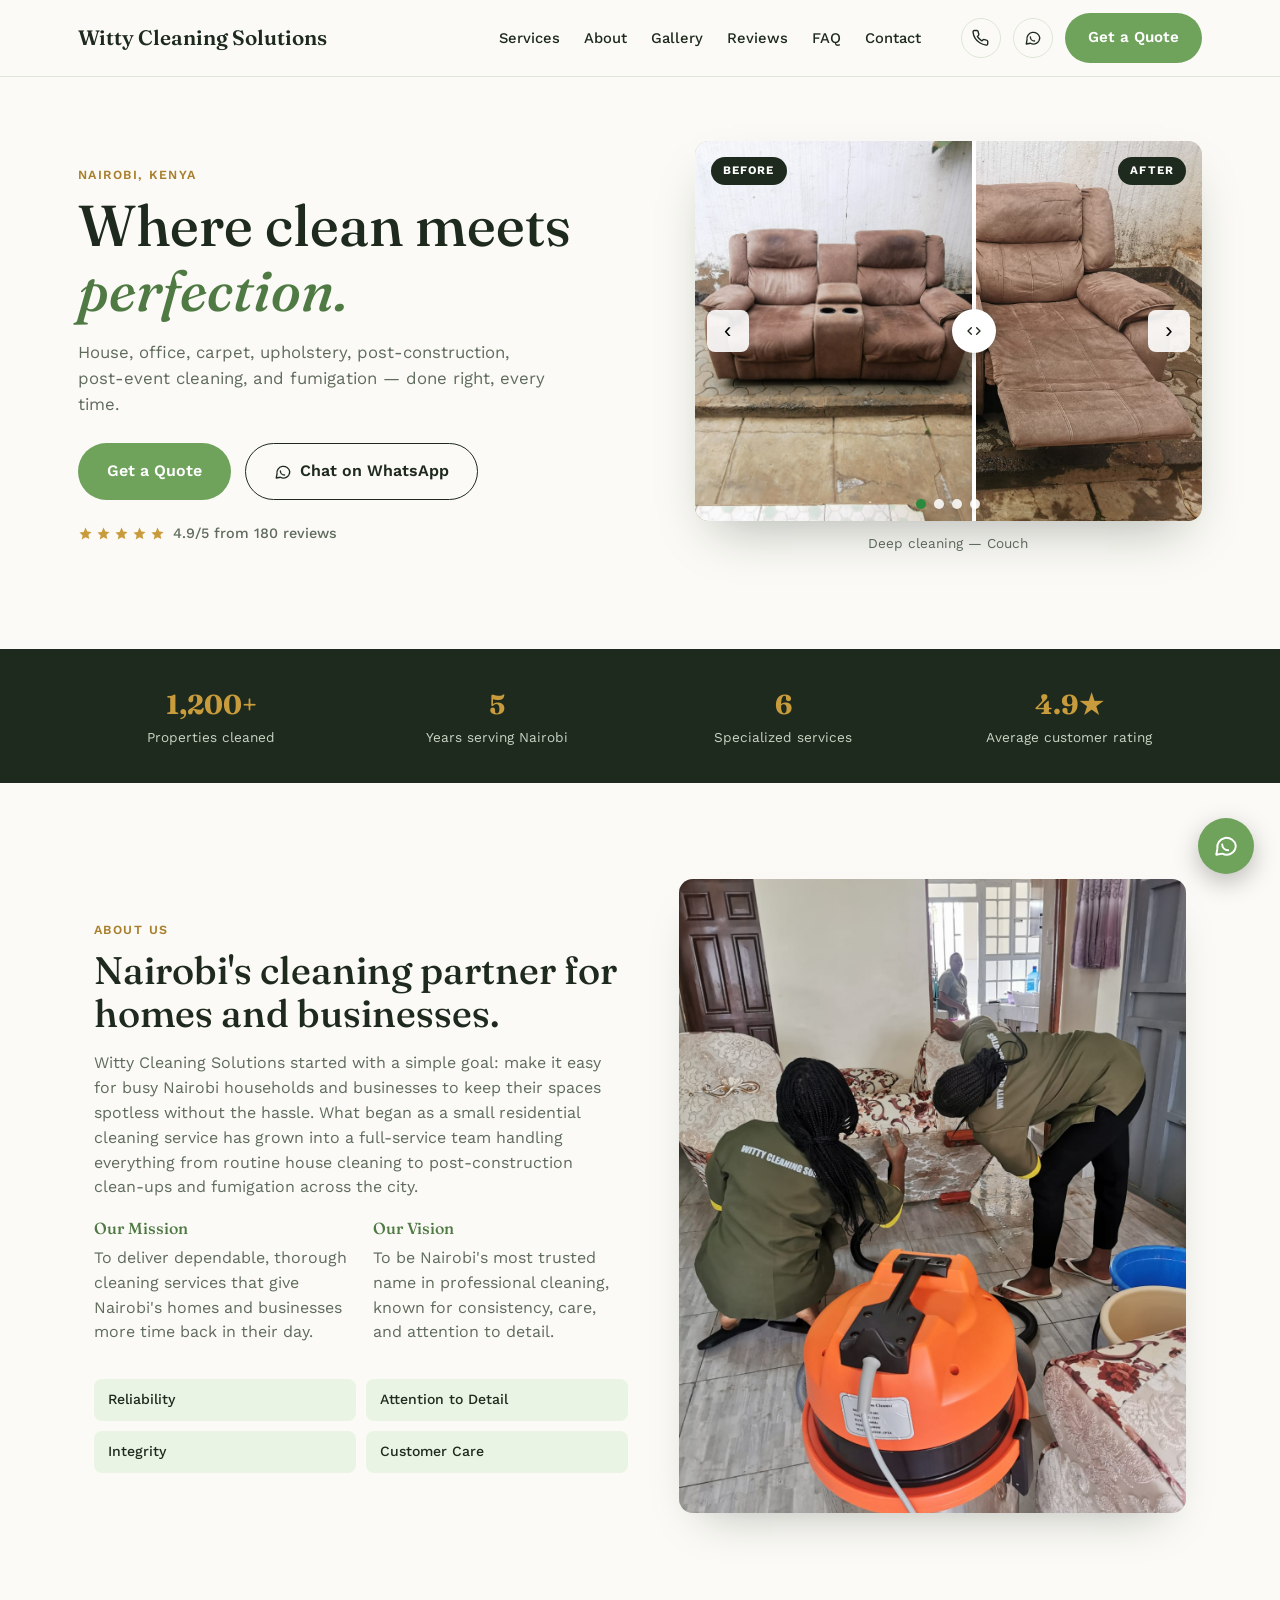
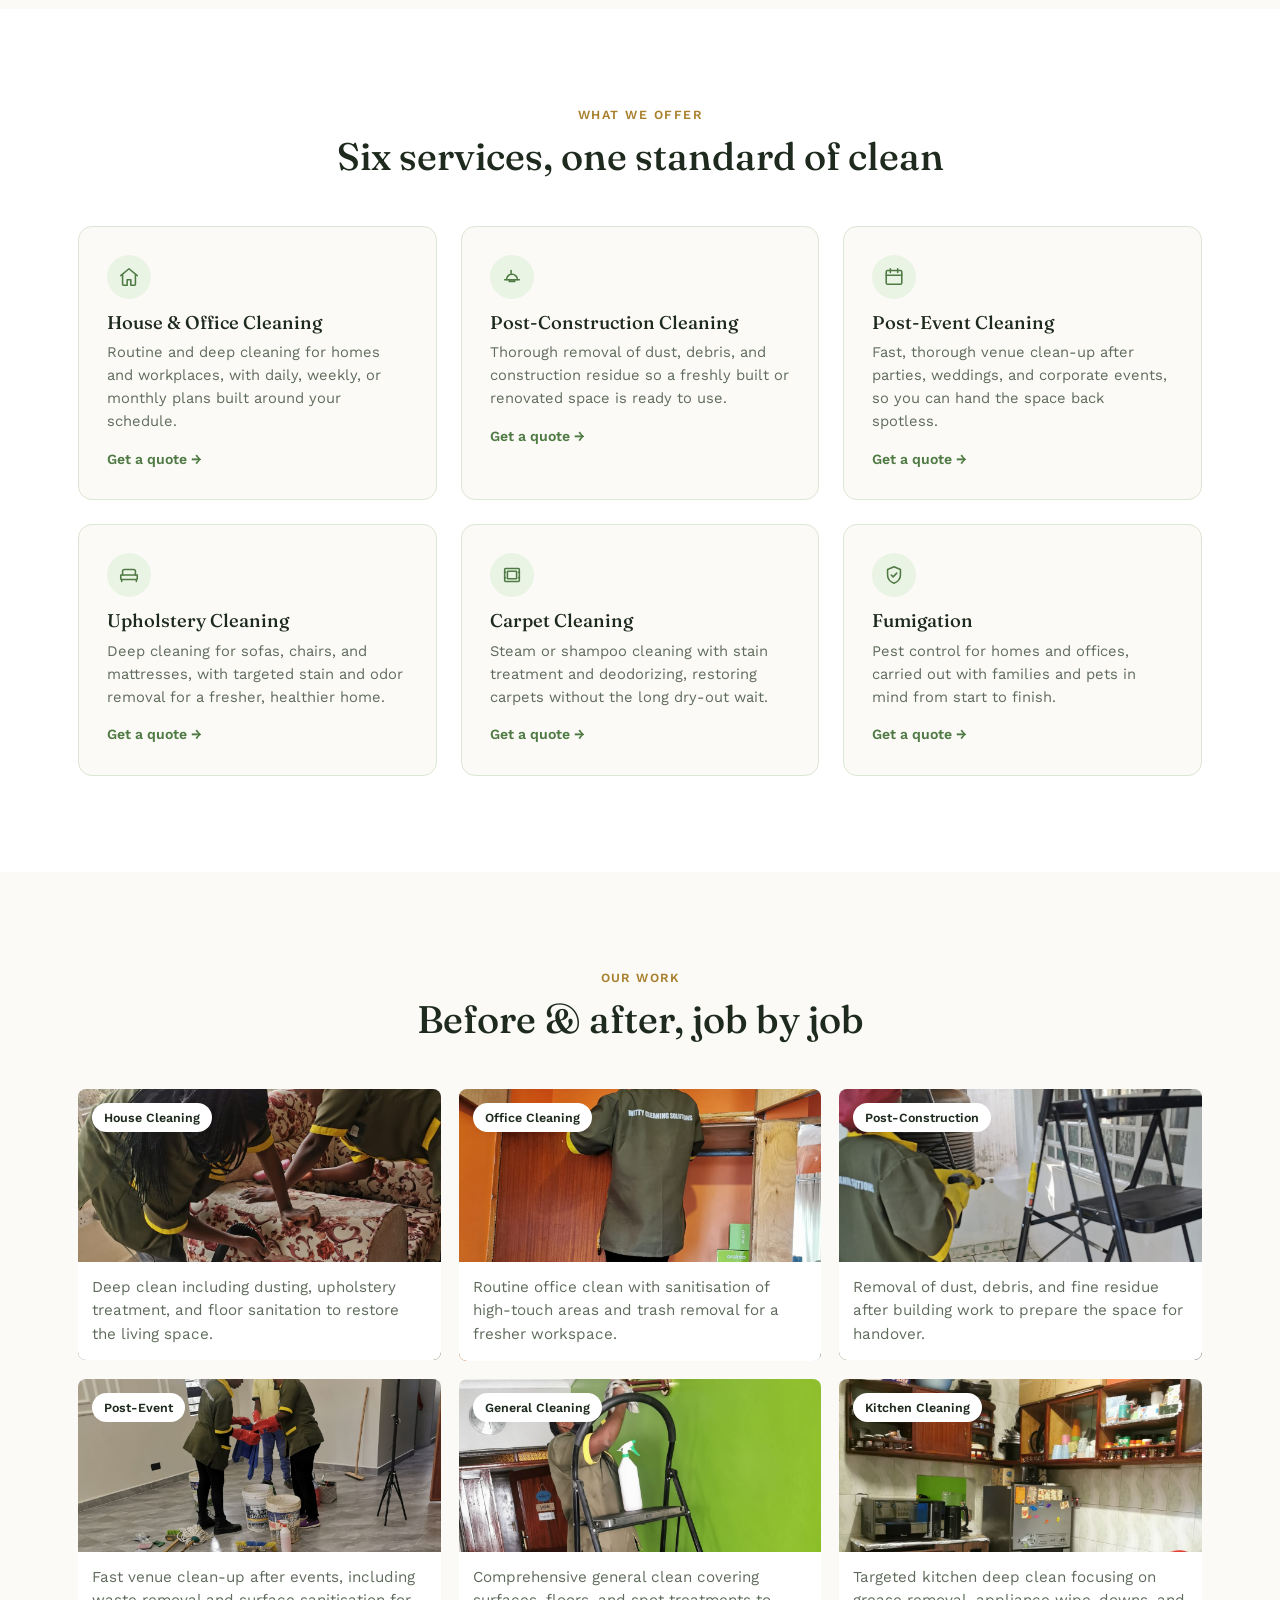
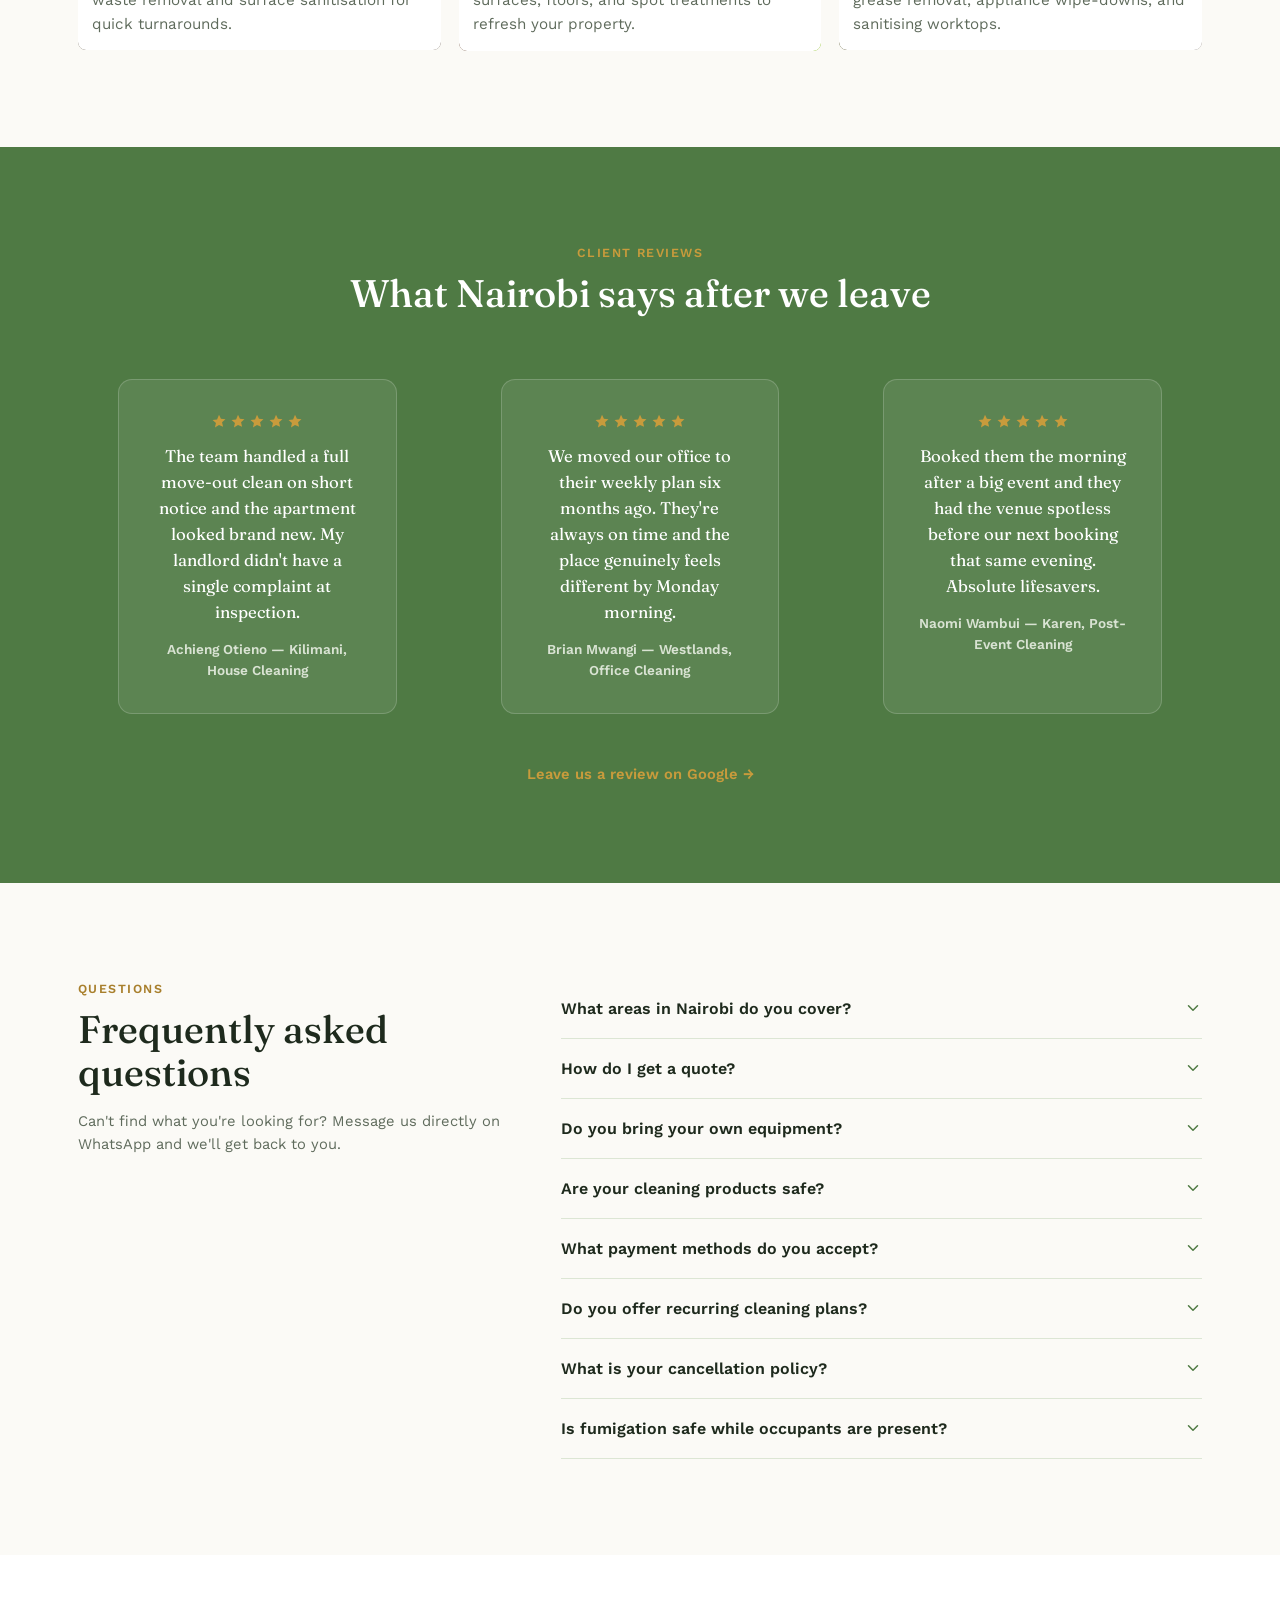
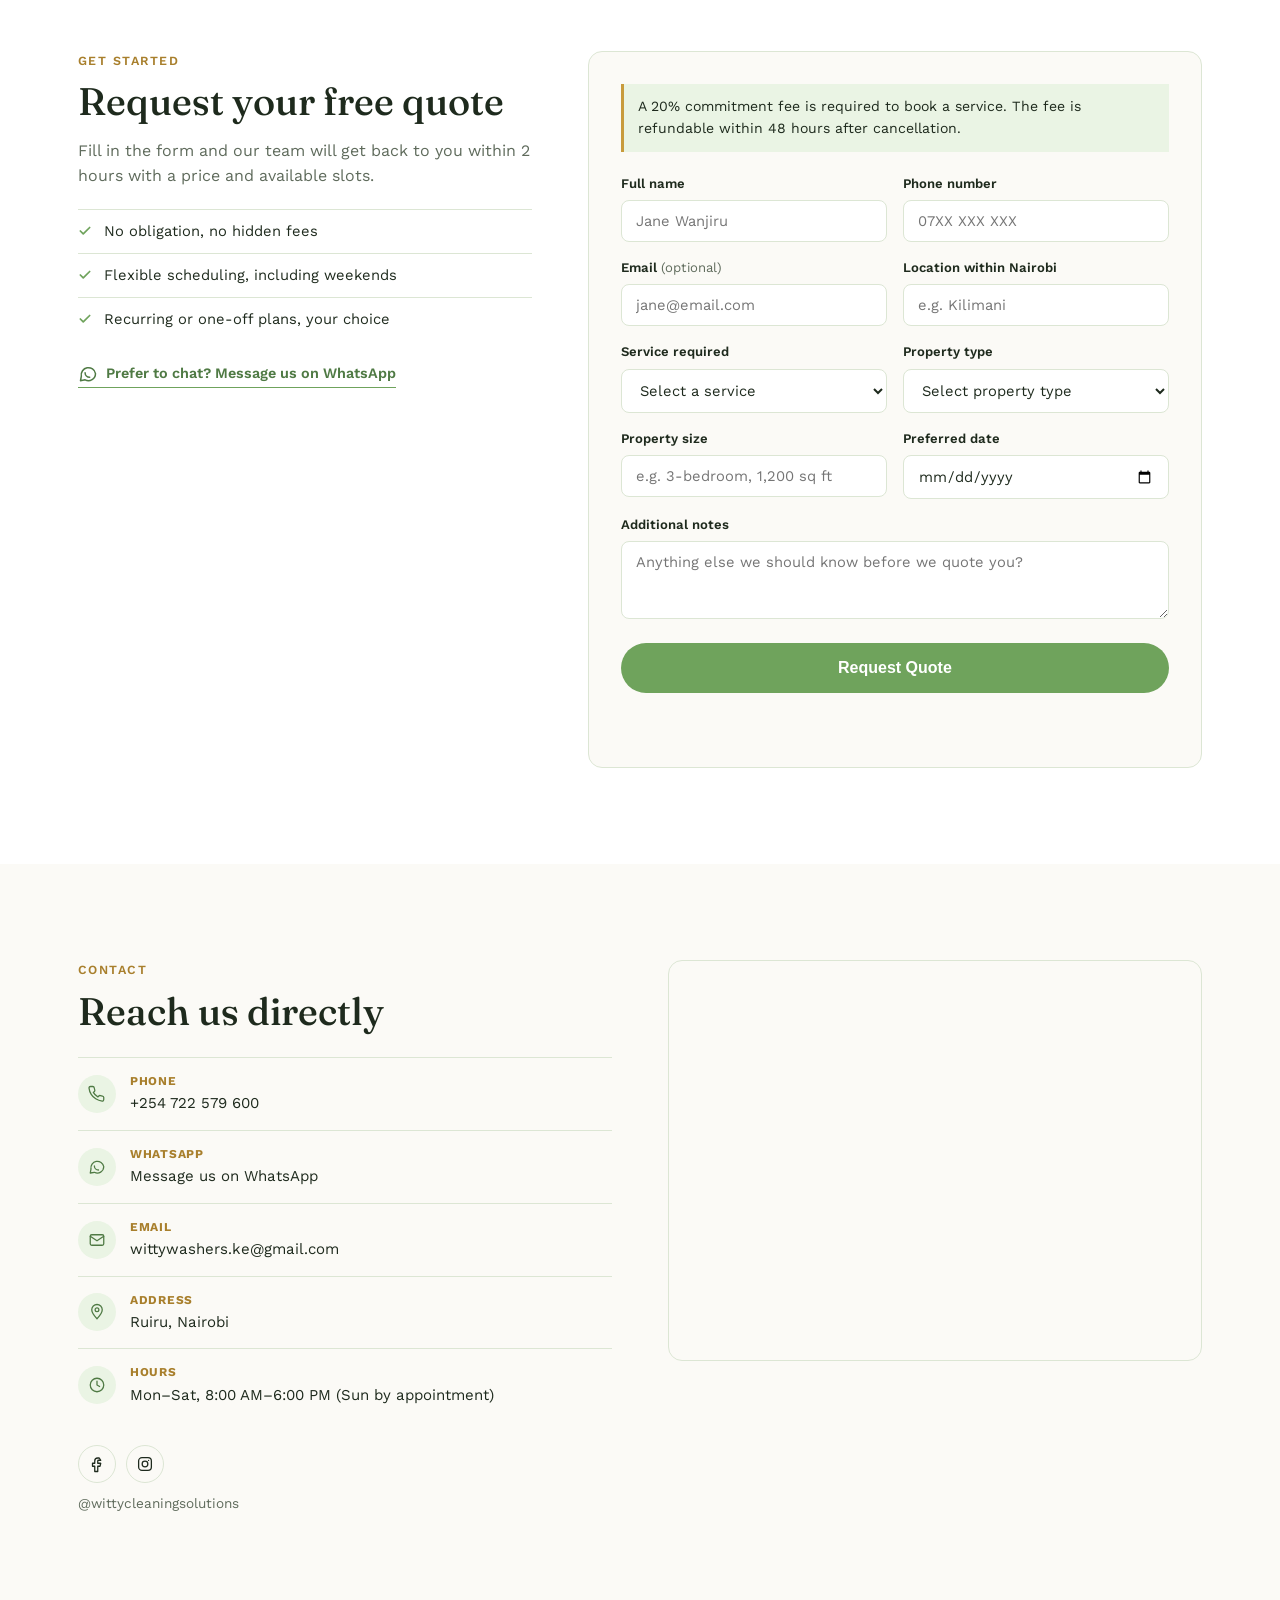
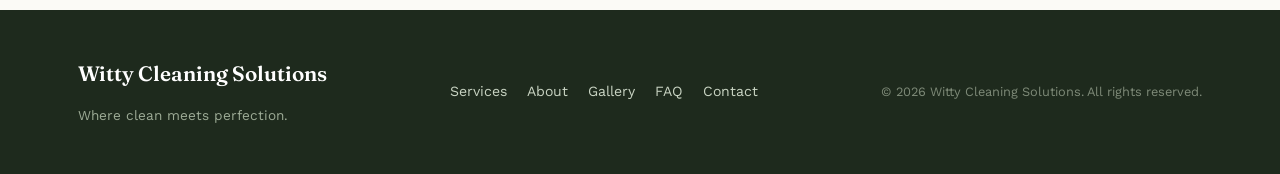
==== commit 720f5c3f: "added commitment fee" ====
--- a/index.html
+++ b/index.html
@@ -434,7 +434,7 @@
             What is your cancellation policy?
             <span class="faq-icon"><svg viewBox="0 0 24 24" fill="none" stroke="currentColor" stroke-width="2" stroke-linecap="round" stroke-linejoin="round"><path d="M6 9l6 6 6-6"/></svg></span>
           </button>
-          <div class="faq-a"><p>We ask for at least 24 hours' notice to cancel or reschedule a booking. Late cancellations may incur a small fee.</p></div>
+          <div class="faq-a"><p>A 20% commitment fee is required to book a service. The fee is refundable within 48 hours after cancellation. We ask for at least 24 hours' notice to cancel or reschedule a booking; late cancellations may incur a small fee.</p></div>
         </div>
         <div class="faq-item">
           <button class="faq-q" aria-expanded="false">
@@ -466,6 +466,7 @@
       </div>
 
       <form class="booking-form" id="bookingForm" action="https://formspree.io/f/xppayooo" method="POST">
+        <p class="commitment-notice">A 20% commitment fee is required to book a service. The fee is refundable within 48 hours after cancellation.</p>
         <div class="form-row form-row-split">
           <div>
             <label for="fName">Full name</label>
--- a/styles.css
+++ b/styles.css
@@ -591,6 +591,14 @@
   border: 1px solid var(--border);
   border-radius: var(--radius);
   padding: 32px;
+}
+.commitment-notice {
+  margin: 0 0 22px;
+  padding: 12px 14px;
+  border-left: 3px solid var(--gold);
+  background: var(--primary-tint);
+  color: var(--ink);
+  font-size: 0.88rem;
 }
 .form-row { margin-bottom: 16px; }
 .form-row-split { display: grid; grid-template-columns: 1fr 1fr; gap: 16px; }
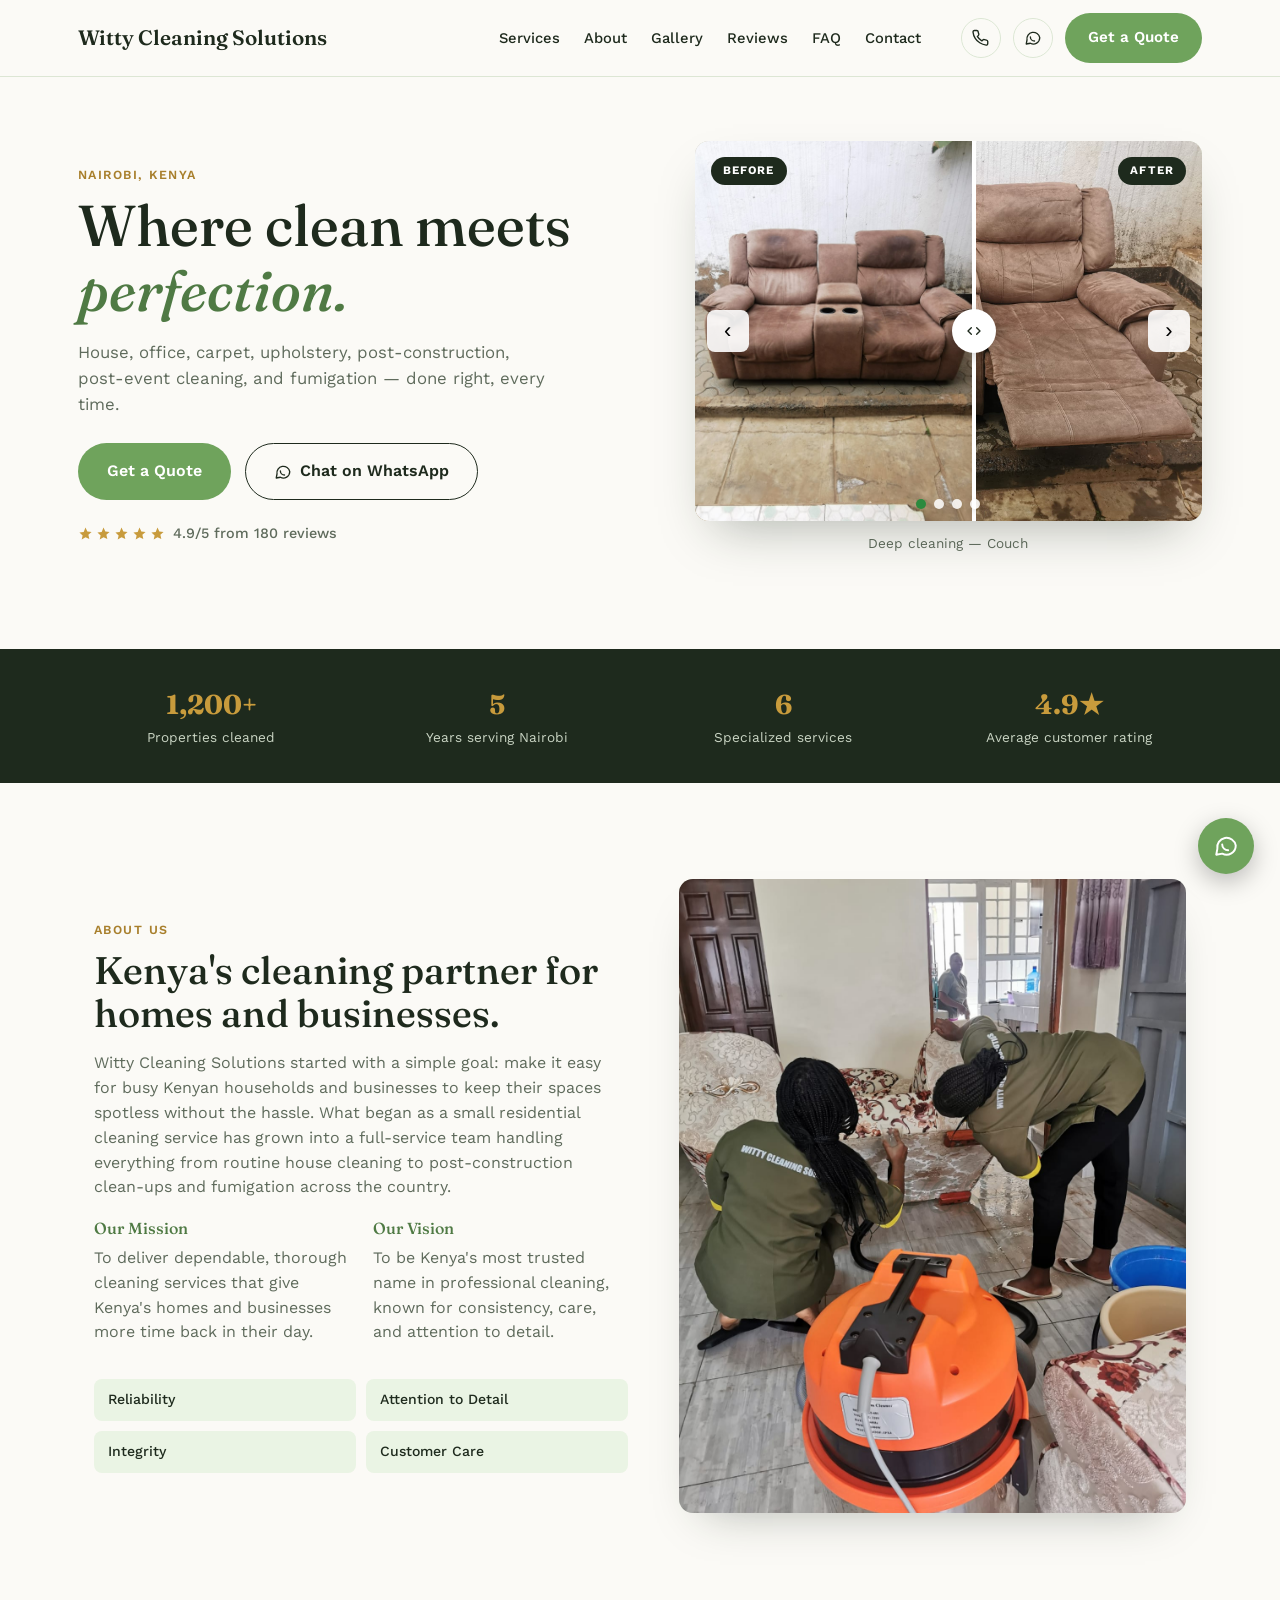
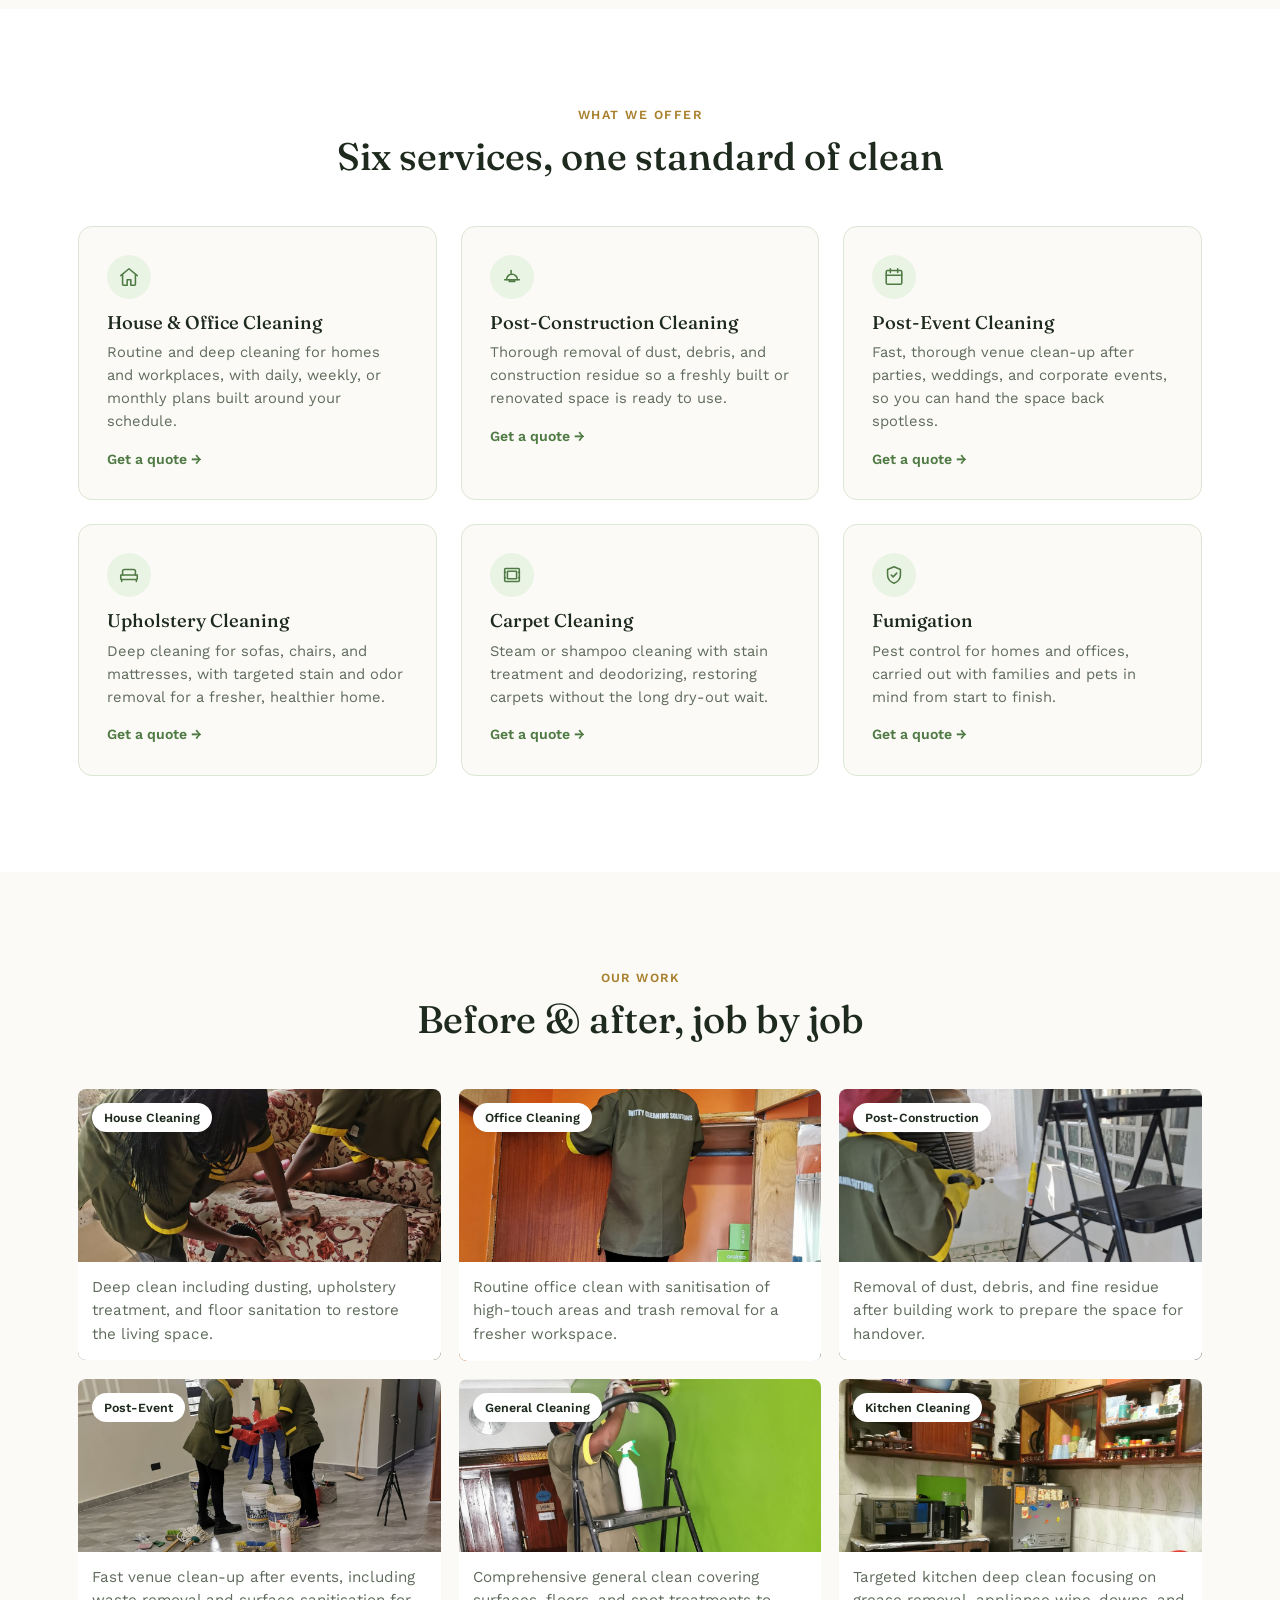
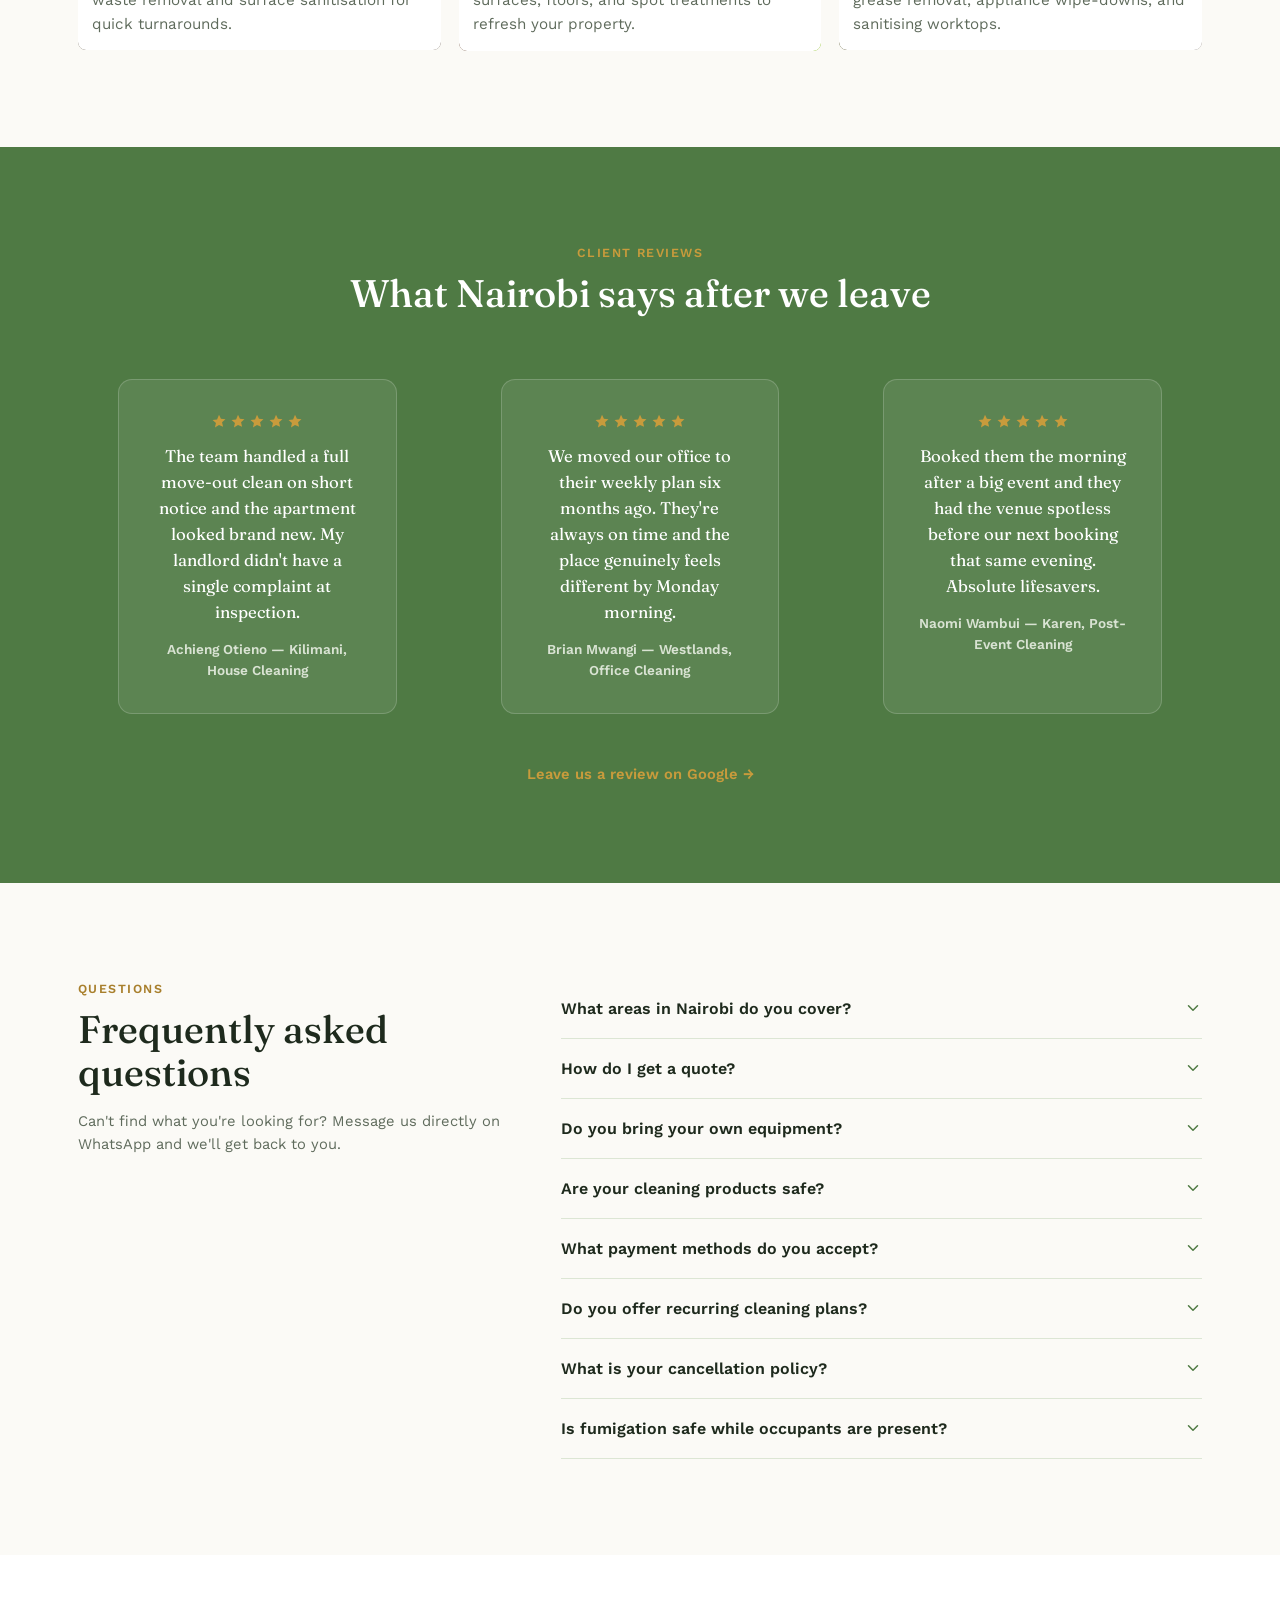
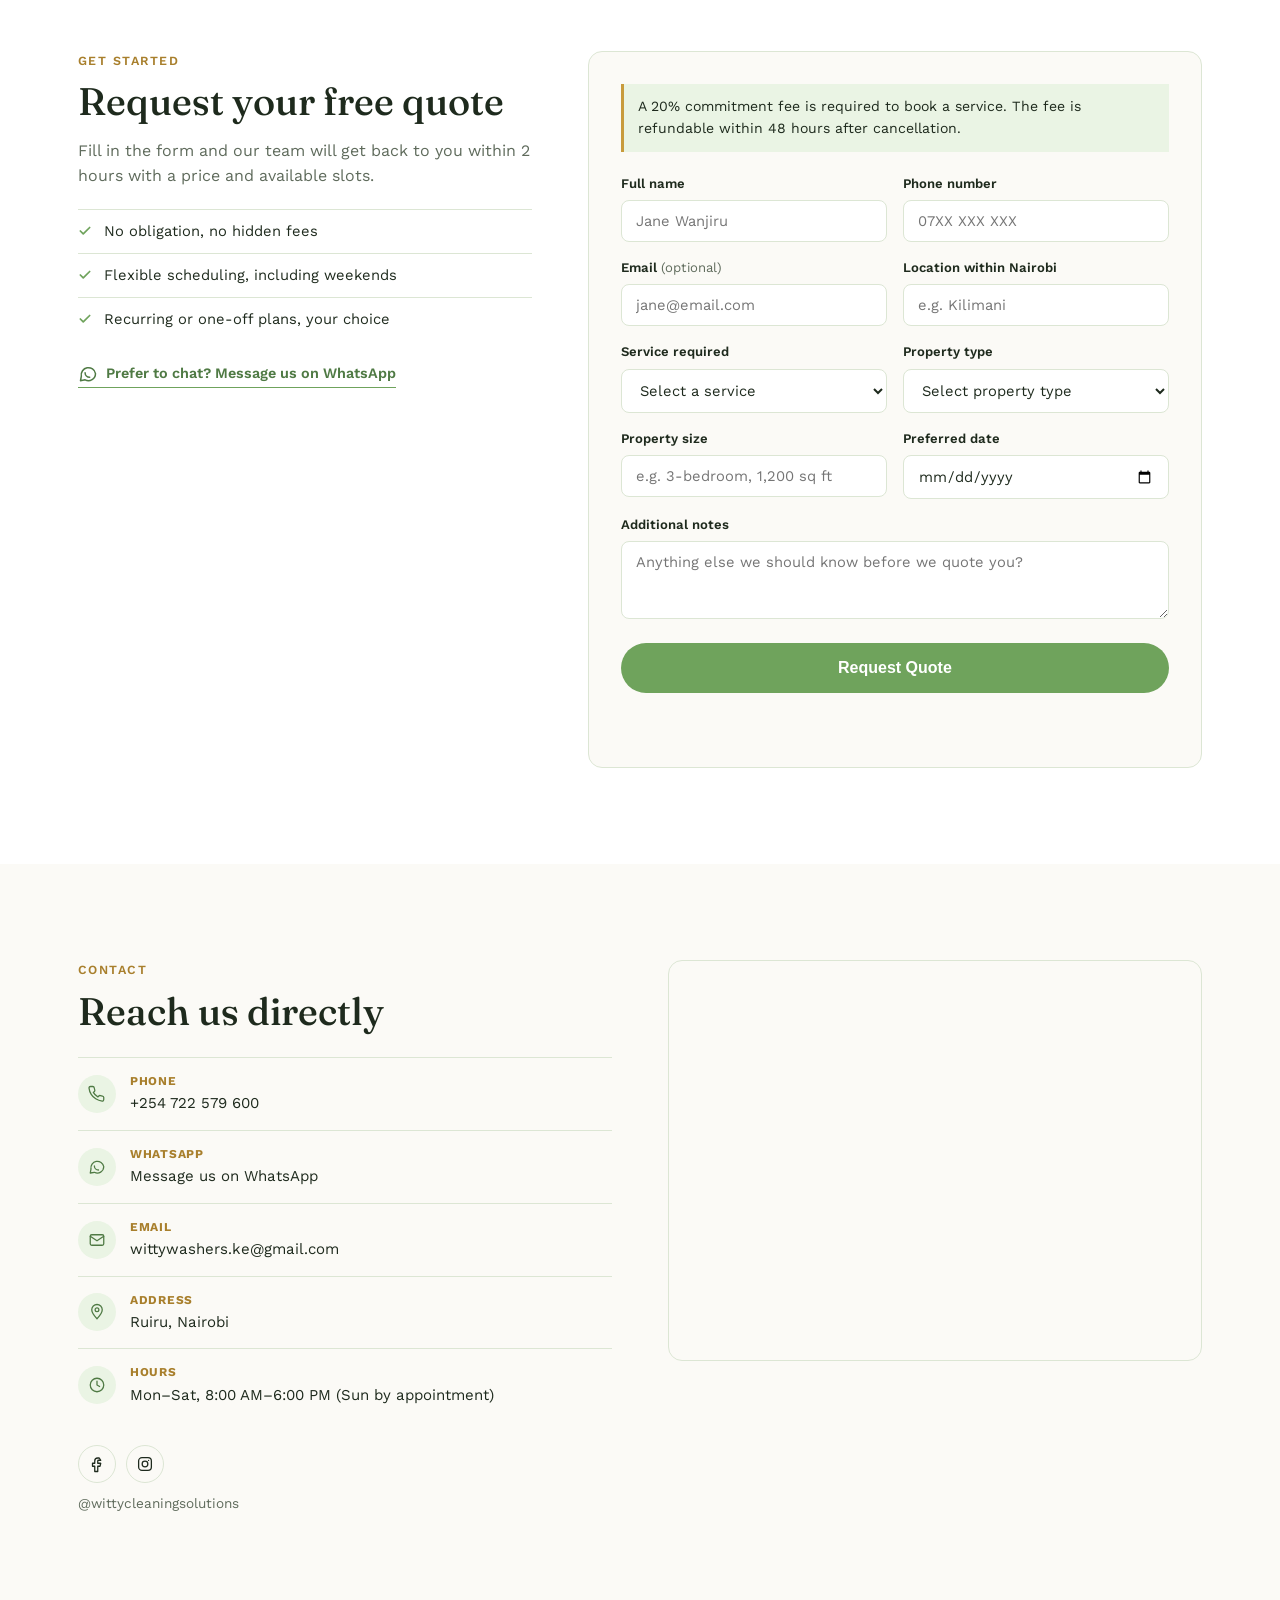
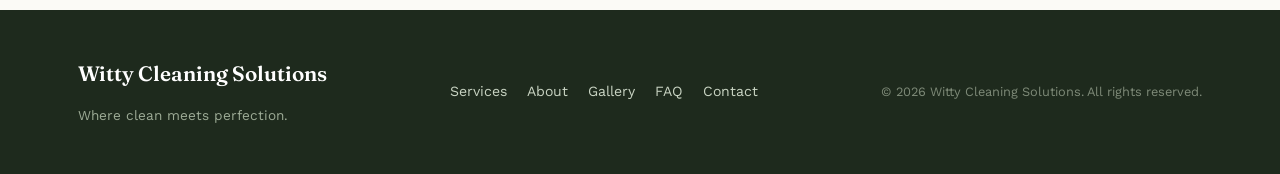
==== commit 5b257218: "Added Kenya" ====
--- a/index.html
+++ b/index.html
@@ -3,8 +3,8 @@
 <head>
 <meta charset="UTF-8">
 <meta name="viewport" content="width=device-width, initial-scale=1.0">
-<title>Witty Cleaning Solutions | Professional Cleaning in Nairobi</title>
-<meta name="description" content="Witty Cleaning Solutions provides house, office, post-construction, post-event, upholstery, carpet cleaning and fumigation across Nairobi. Request a free quote today.">
+<title>Witty Cleaning Solutions | Professional Cleaning in Kenya</title>
+<meta name="description" content="Witty Cleaning Solutions provides house, office, post-construction, post-event, upholstery, carpet cleaning and fumigation across Kenya. Request a free quote today.">
 
 <link rel="preconnect" href="https://fonts.googleapis.com">
 <link rel="preconnect" href="https://fonts.gstatic.com" crossorigin>
@@ -168,23 +168,23 @@
     <div class="wrap about-inner">
       <div class="about-copy">
         <p class="eyebrow">About Us</p>
-        <h2>Nairobi's cleaning partner for homes and businesses.</h2>
+        <h2>Kenya's cleaning partner for homes and businesses.</h2>
         <p>
           Witty Cleaning Solutions started with a simple goal: make it easy
-          for busy Nairobi households and businesses to keep their spaces
+          for busy Kenyan households and businesses to keep their spaces
           spotless without the hassle. What began as a small residential
           cleaning service has grown into a full-service team handling
           everything from routine house cleaning to post-construction
-          clean-ups and fumigation across the city.
+          clean-ups and fumigation across the country.
         </p>
         <div class="about-grid">
           <div>
             <h3>Our Mission</h3>
-            <p>To deliver dependable, thorough cleaning services that give Nairobi's homes and businesses more time back in their day.</p>
+            <p>To deliver dependable, thorough cleaning services that give Kenya's homes and businesses more time back in their day.</p>
           </div>
           <div>
             <h3>Our Vision</h3>
-            <p>To be Nairobi's most trusted name in professional cleaning, known for consistency, care, and attention to detail.</p>
+            <p>To be Kenya's most trusted name in professional cleaning, known for consistency, care, and attention to detail.</p>
           </div>
         </div>
         <ul class="values-list">
@@ -392,7 +392,7 @@
             What areas in Nairobi do you cover?
             <span class="faq-icon"><svg viewBox="0 0 24 24" fill="none" stroke="currentColor" stroke-width="2" stroke-linecap="round" stroke-linejoin="round"><path d="M6 9l6 6 6-6"/></svg></span>
           </button>
-          <div class="faq-a"><p>We currently serve Kilimani, Westlands, Karen, Lavington, Kileleshwa, and surrounding Nairobi neighborhoods &mdash; message us on WhatsApp to confirm coverage for your location.</p></div>
+          <div class="faq-a"><p>We currently serve Kilimani, Westlands, Karen, Lavington, Kileleshwa, and surrounding Nairobi neighborhoods and Kenya at large &mdash; message us on WhatsApp to confirm coverage for your location.</p></div>
         </div>
         <div class="faq-item">
           <button class="faq-q" aria-expanded="false">
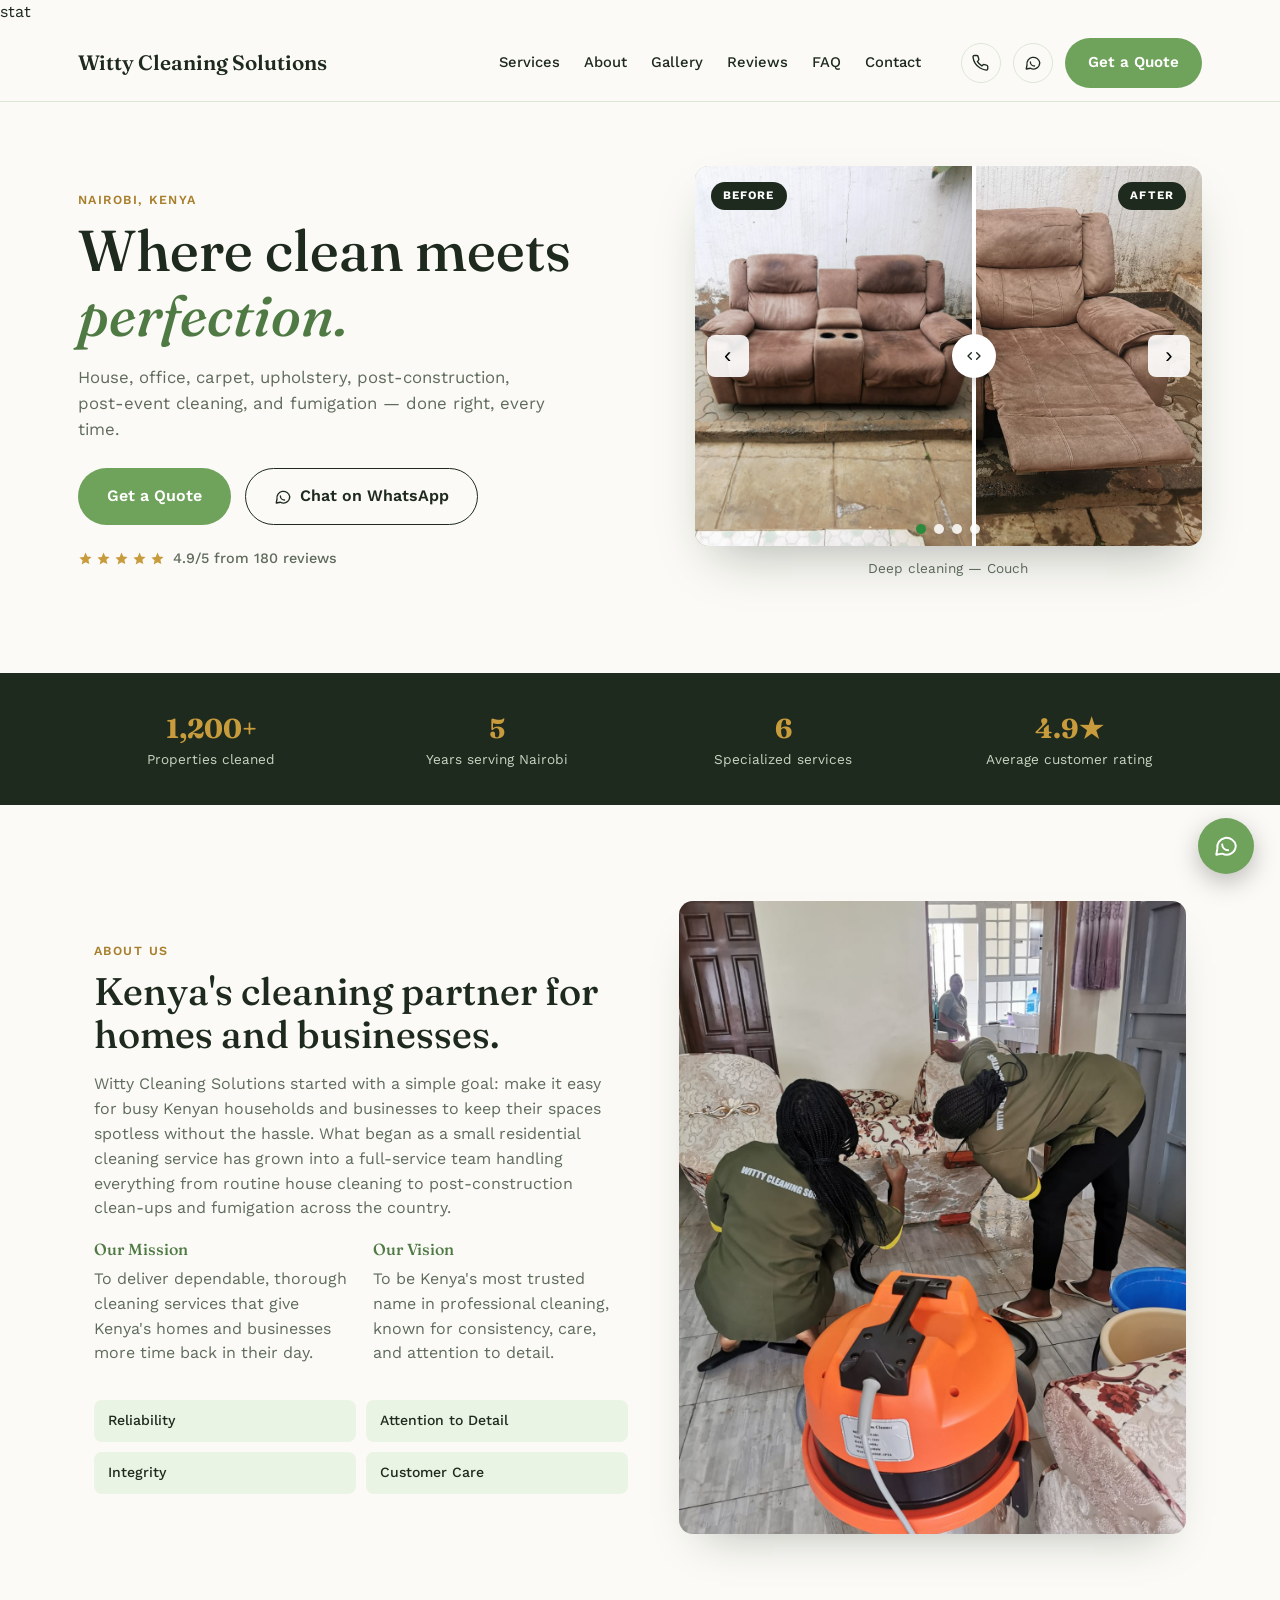
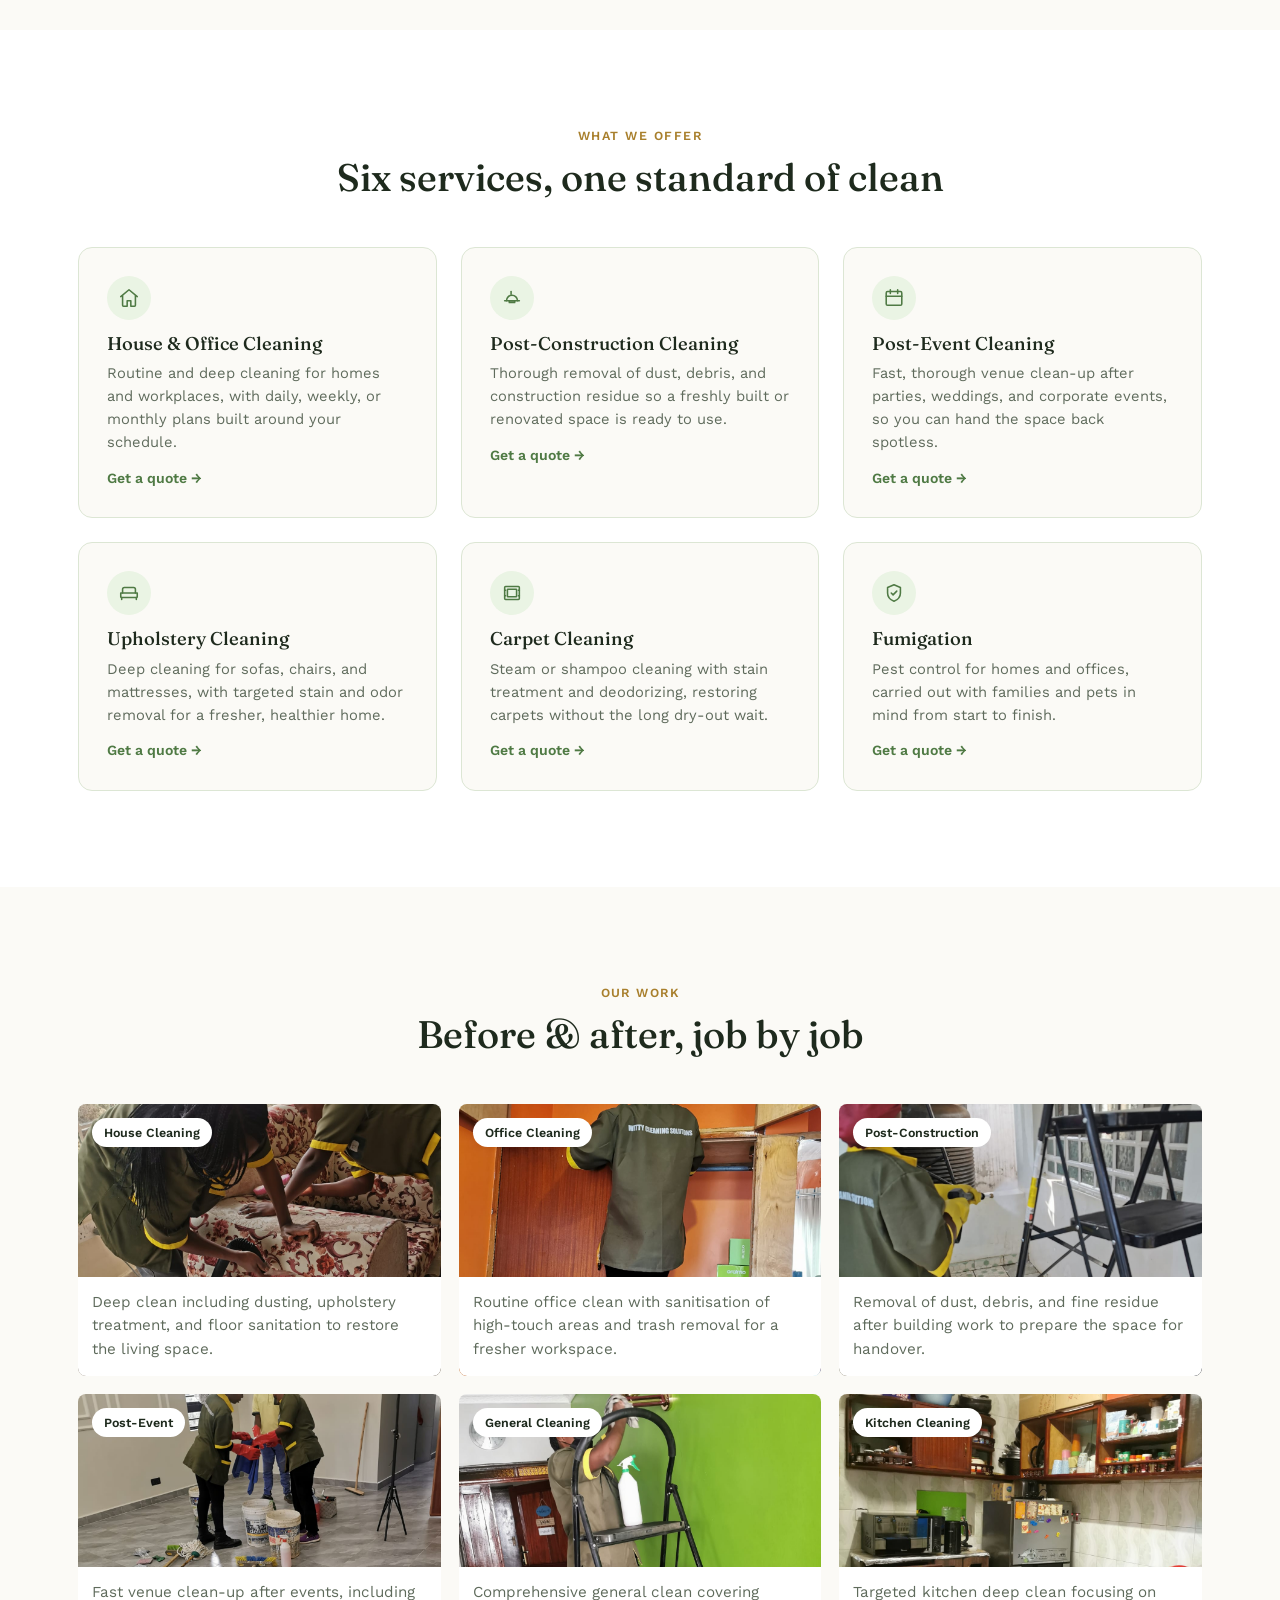
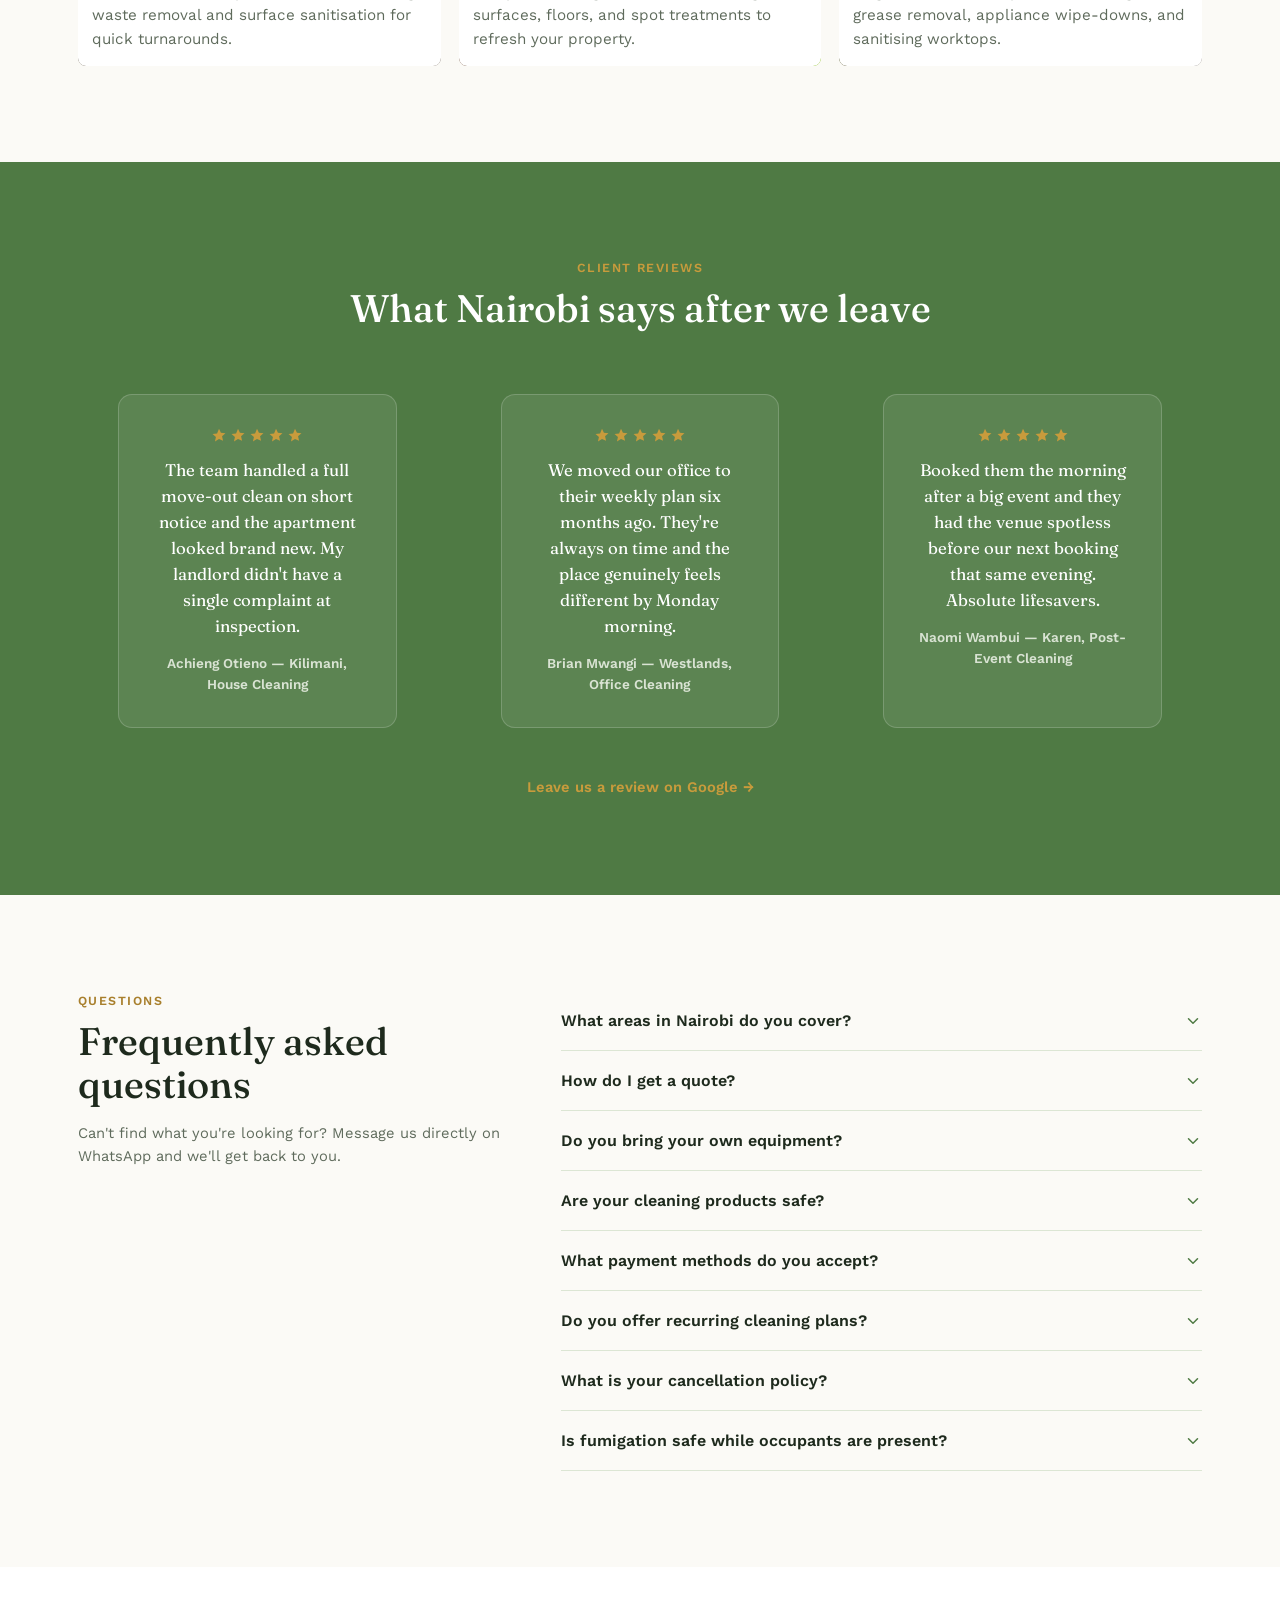
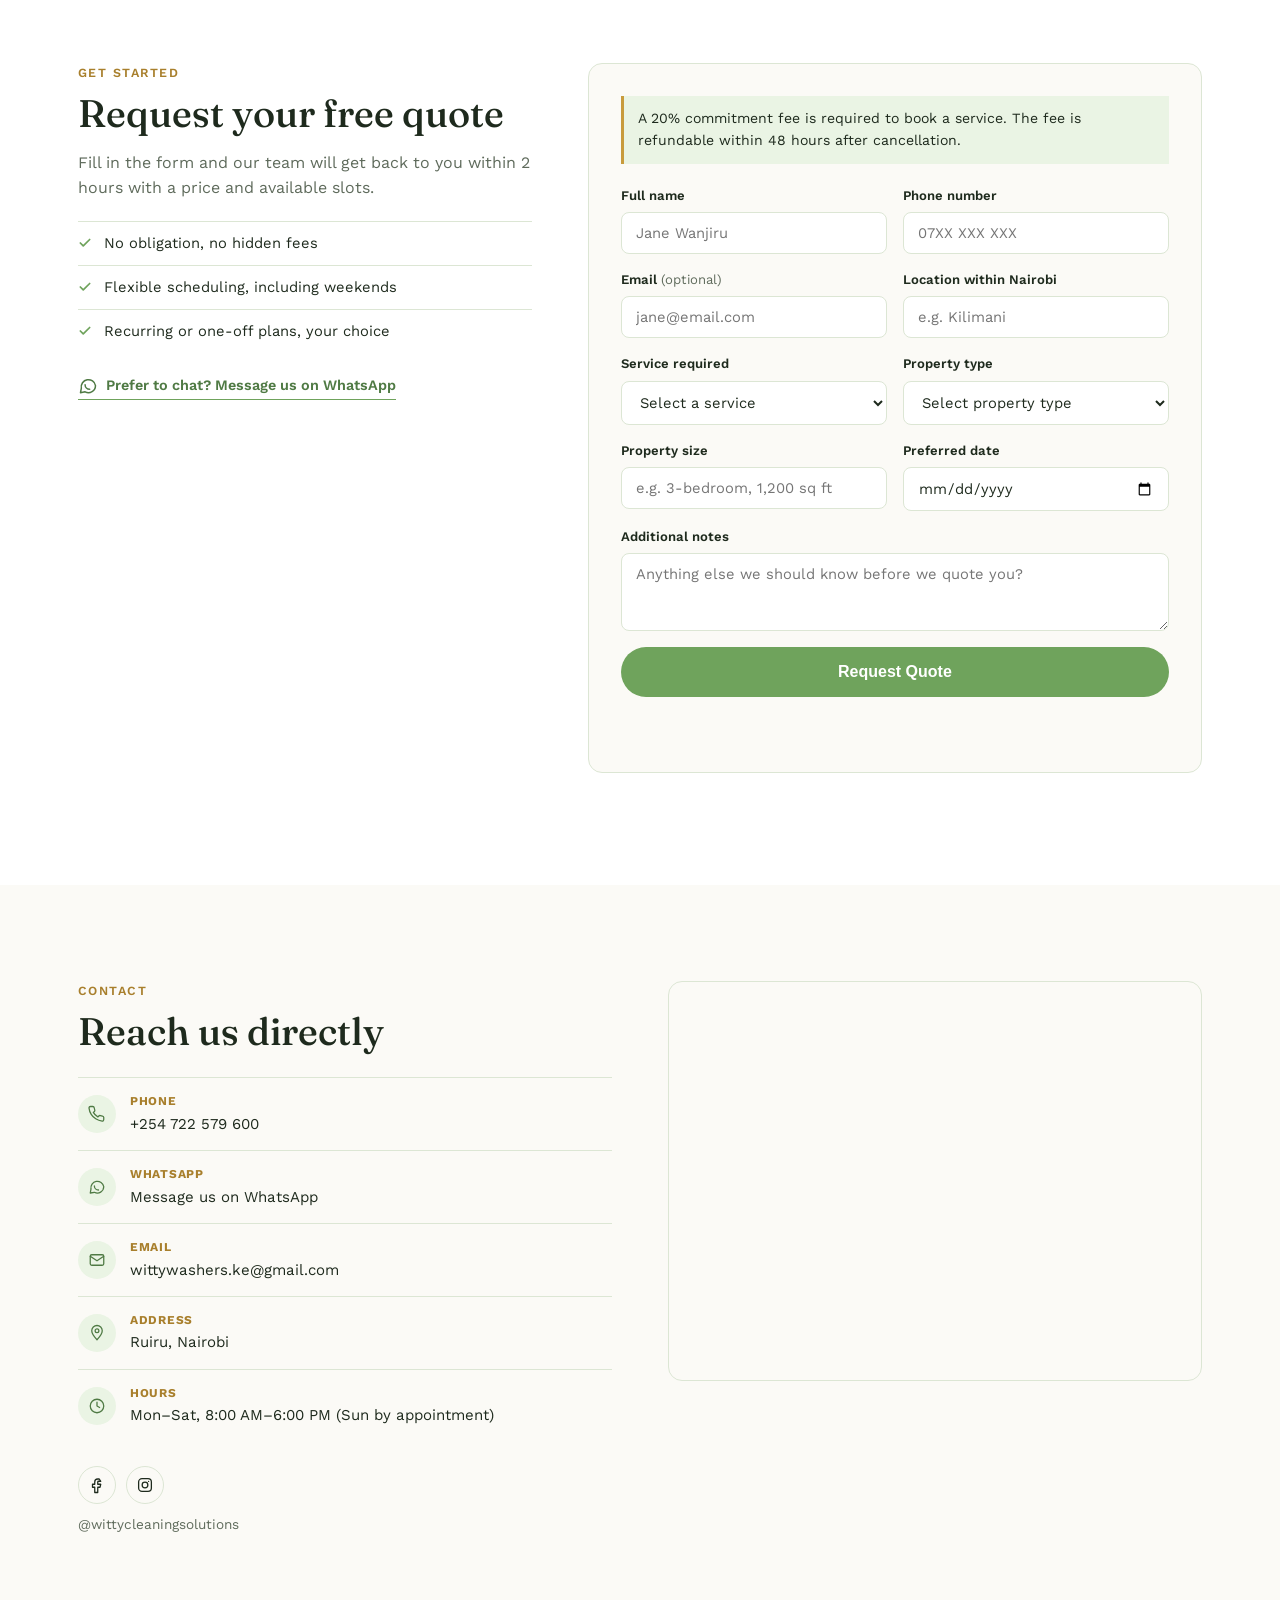
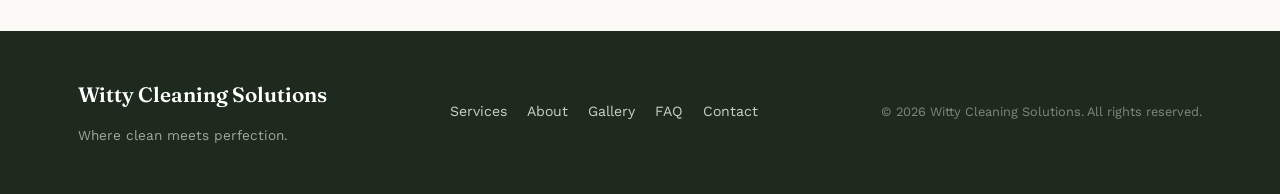
==== commit 4fb52538: "added robots" ====
--- a/index.html
+++ b/index.html
@@ -1,4 +1,4 @@
-<!DOCTYPE html>
+stat<!DOCTYPE html>
 <html lang="en">
 <head>
 <meta charset="UTF-8">
@@ -10,6 +10,24 @@
 <link rel="preconnect" href="https://fonts.gstatic.com" crossorigin>
 <link href="https://fonts.googleapis.com/css2?family=Fraunces:ital,opsz,wght@0,9..144,400;0,9..144,500;0,9..144,600;1,9..144,500&family=Work+Sans:wght@400;500;600;700&display=swap" rel="stylesheet">
 <link rel="stylesheet" href="styles.css?v=1.1">
+<!-- Meta Pixel Code -->
+<script>
+!function(f,b,e,v,n,t,s)
+{if(f.fbq)return;n=f.fbq=function(){n.callMethod?
+n.callMethod.apply(n,arguments):n.queue.push(arguments)};
+if(!f._fbq)f._fbq=n;n.push=n;n.loaded=!0;n.version='2.0';
+n.queue=[];t=b.createElement(e);t.async=!0;
+t.src=v;s=b.getElementsByTagName(e)[0];
+s.parentNode.insertBefore(t,s)}(window, document,'script',
+'https://connect.facebook.net/en_US/fbevents.js');
+fbq('init', '1436899884960511');
+fbq('track', 'PageView');
+</script>
+<noscript><img height="1" width="1" style="display:none"
+src="https://www.facebook.com/tr?id=1436899884960511&ev=PageView&noscript=1"
+/></noscript>
+<!-- End Meta Pixel Code -->
+<meta name="google-site-verification" content="J-0VrCCdVdSZoj52Yspx30iDXVH2OL7daO6i5yLhD2Q" />
 </head>
 <body>
 
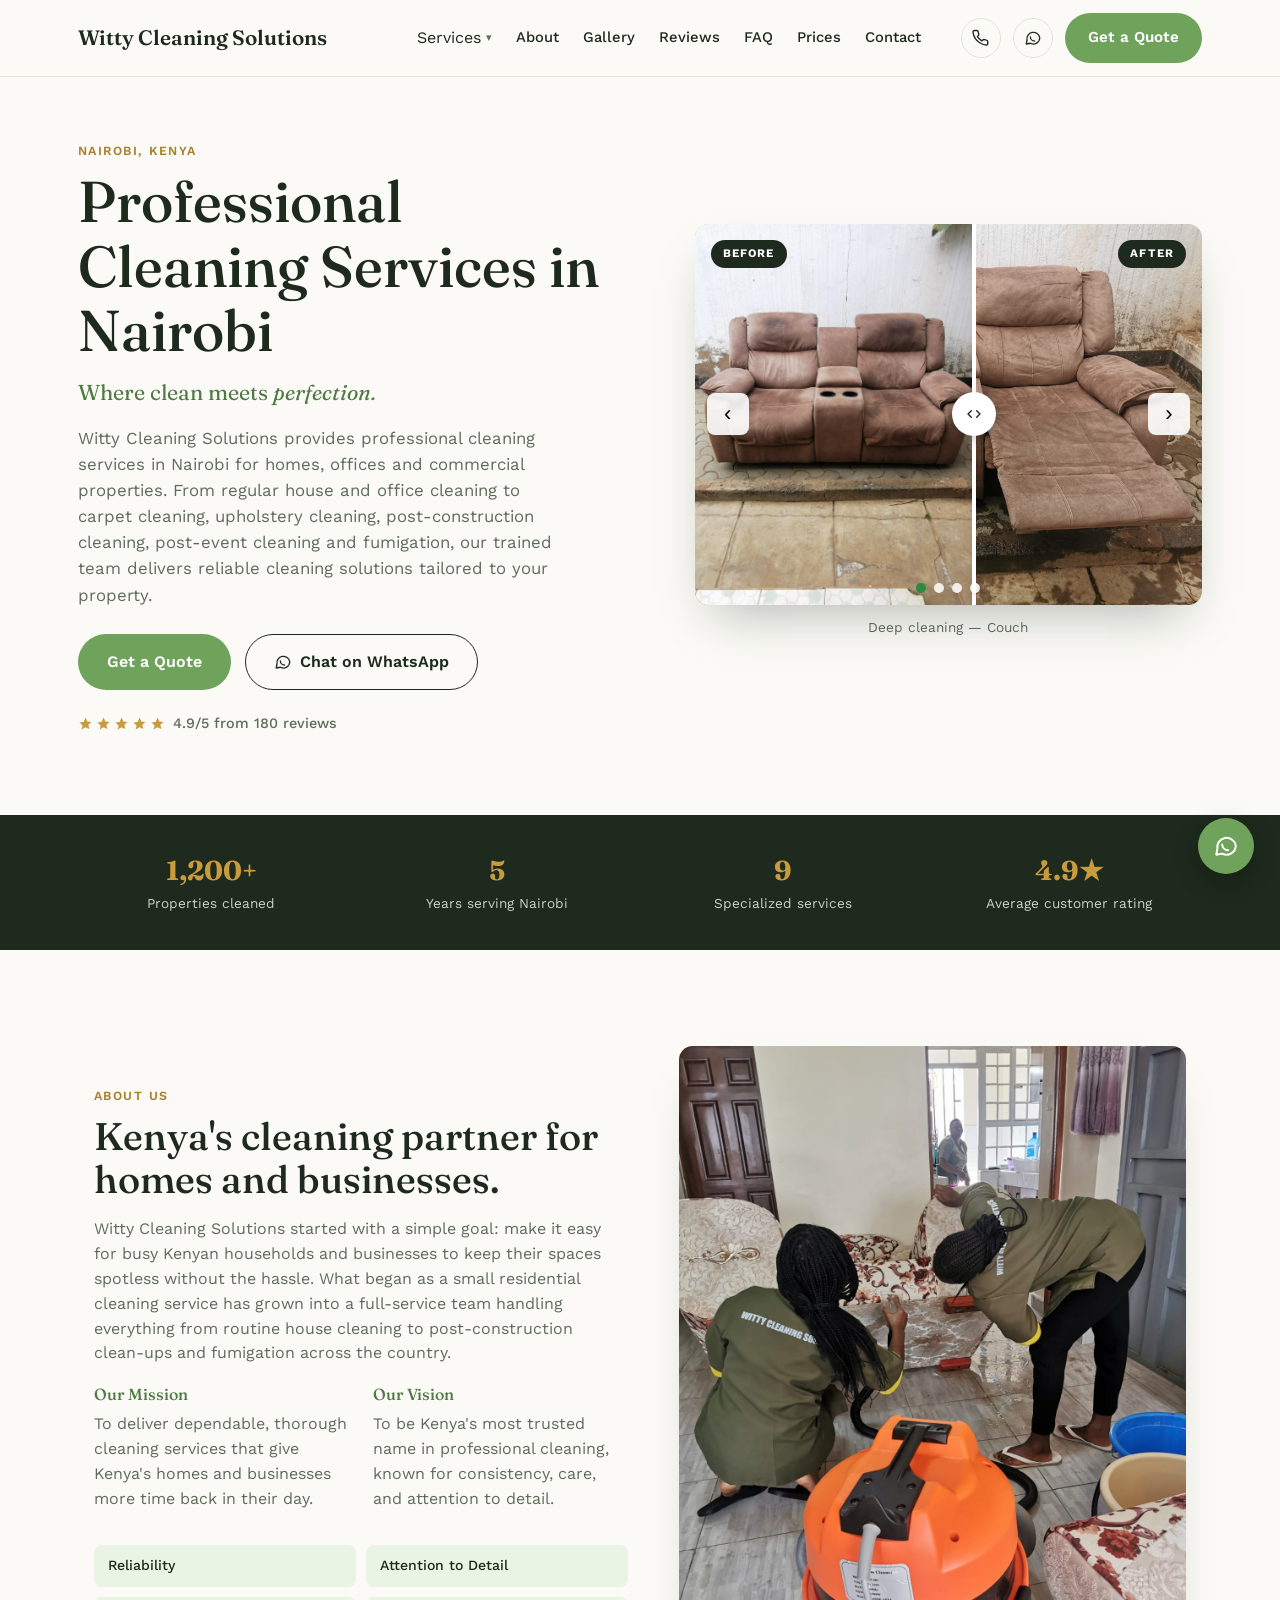
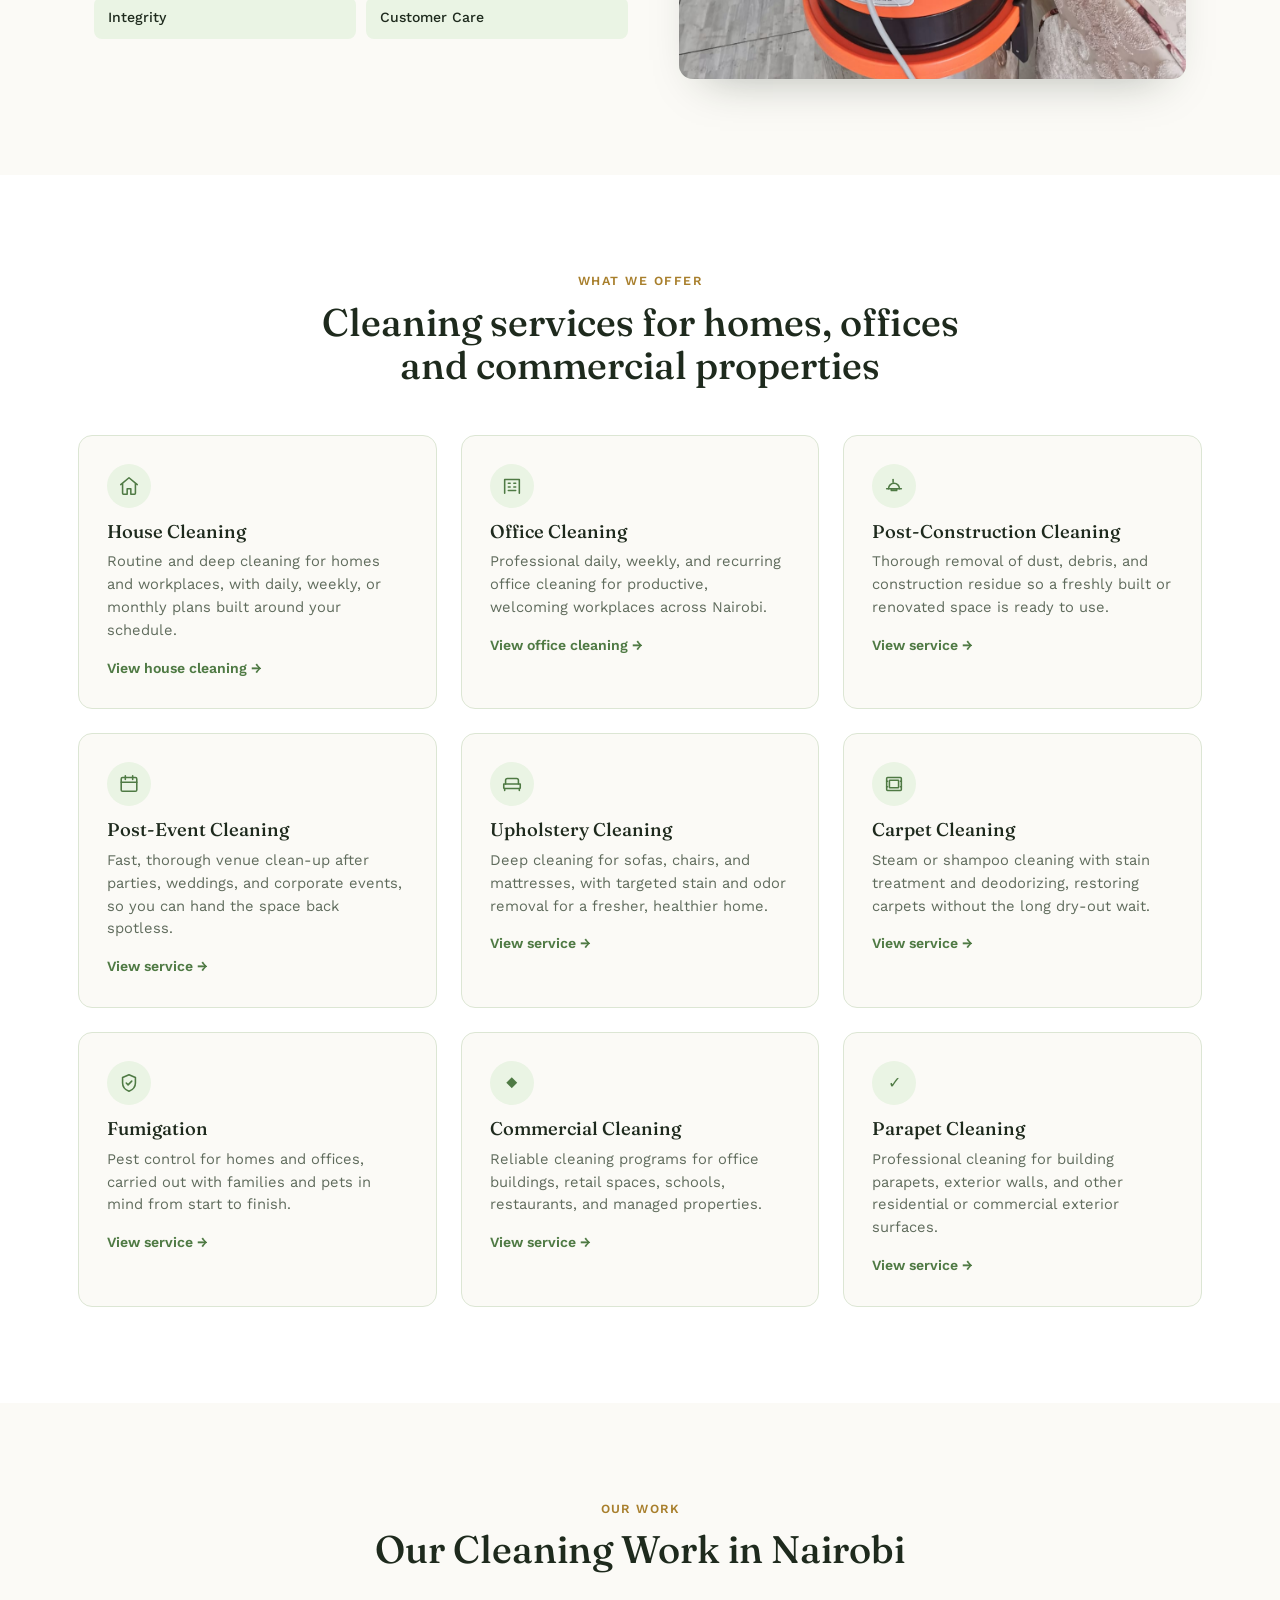
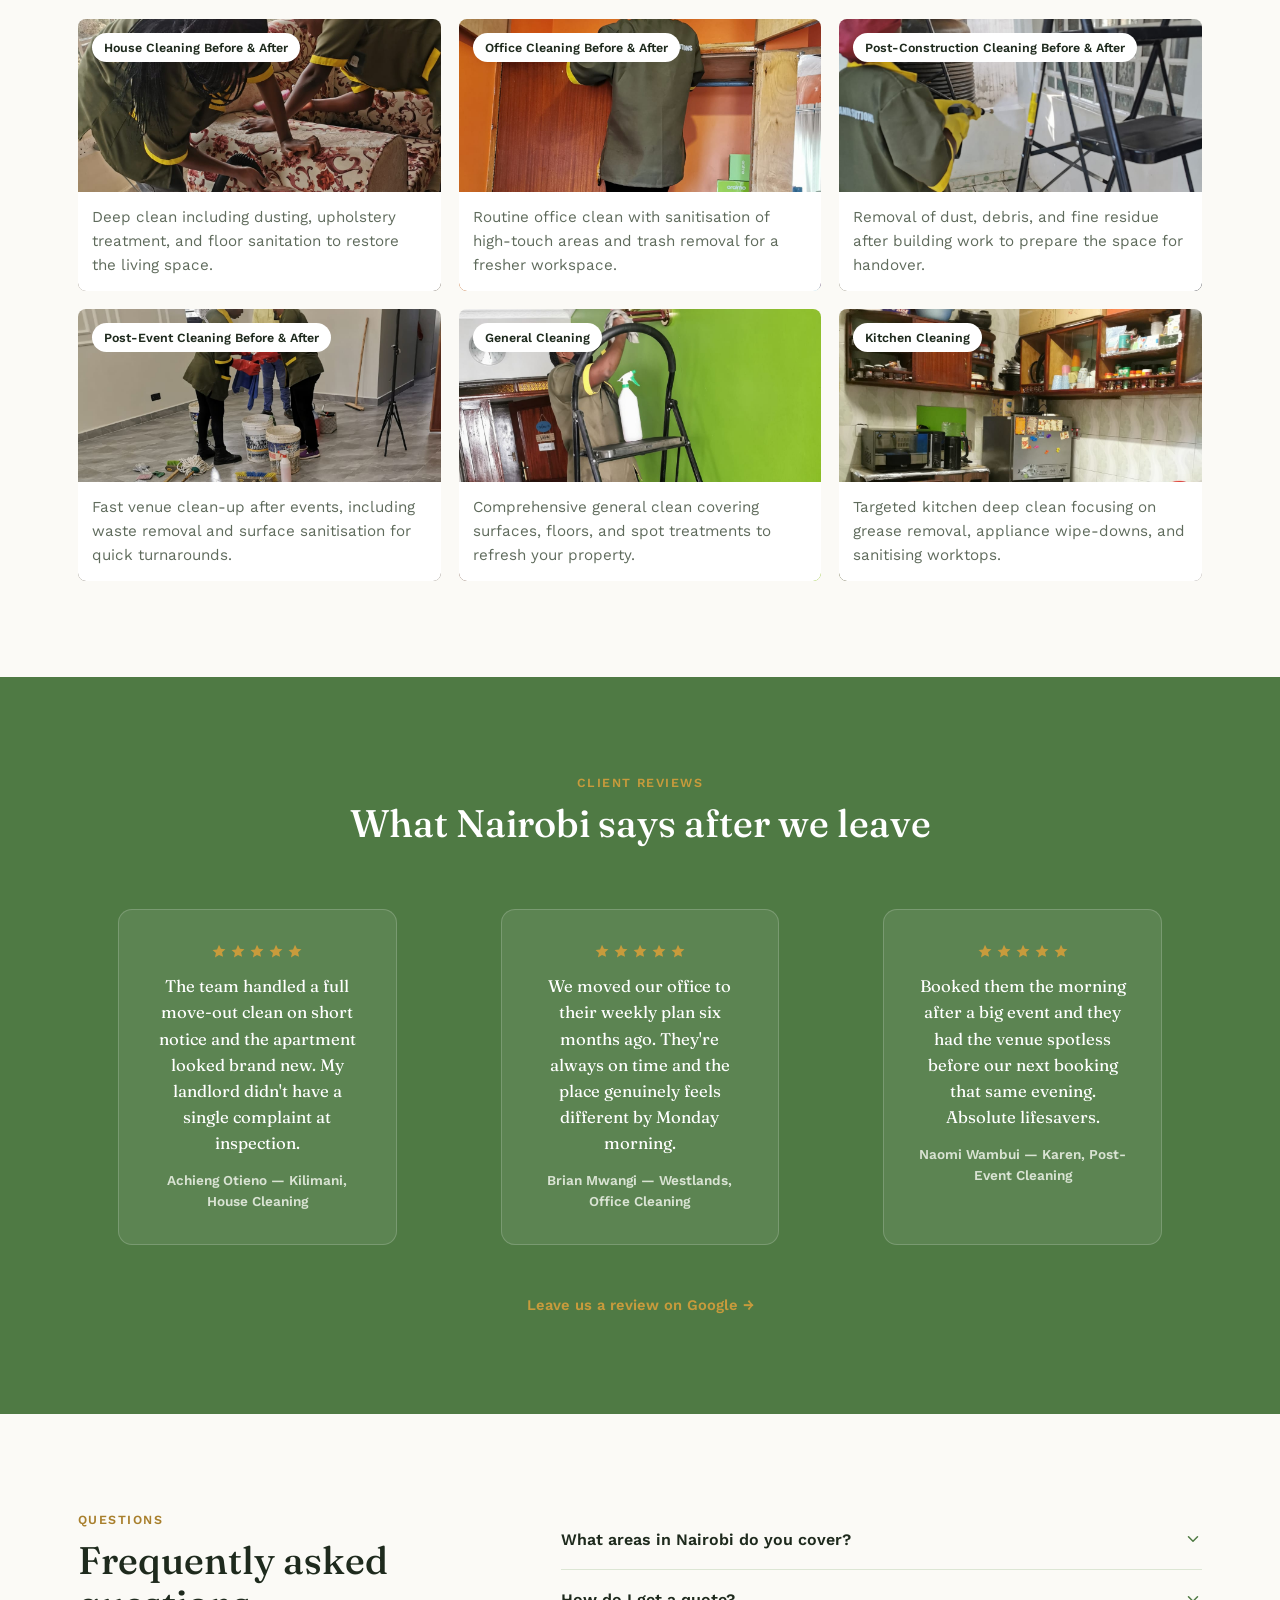
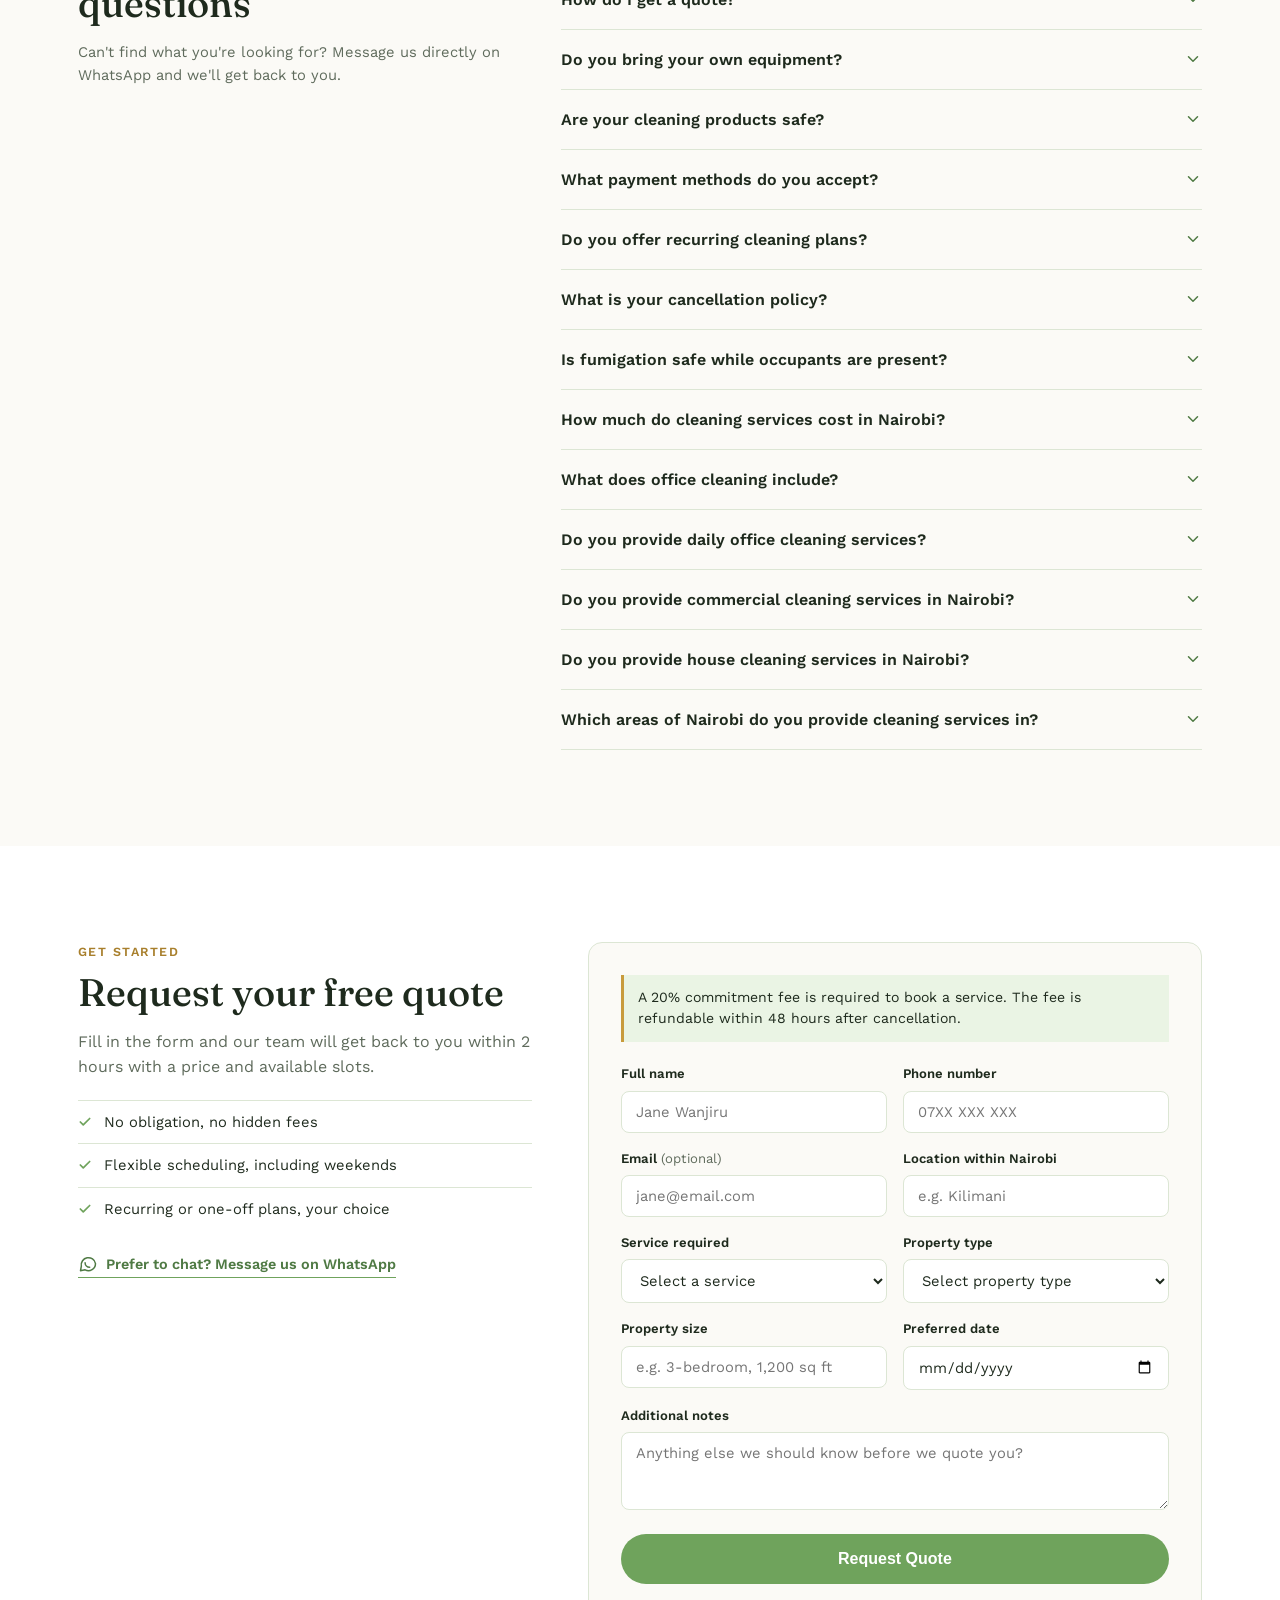
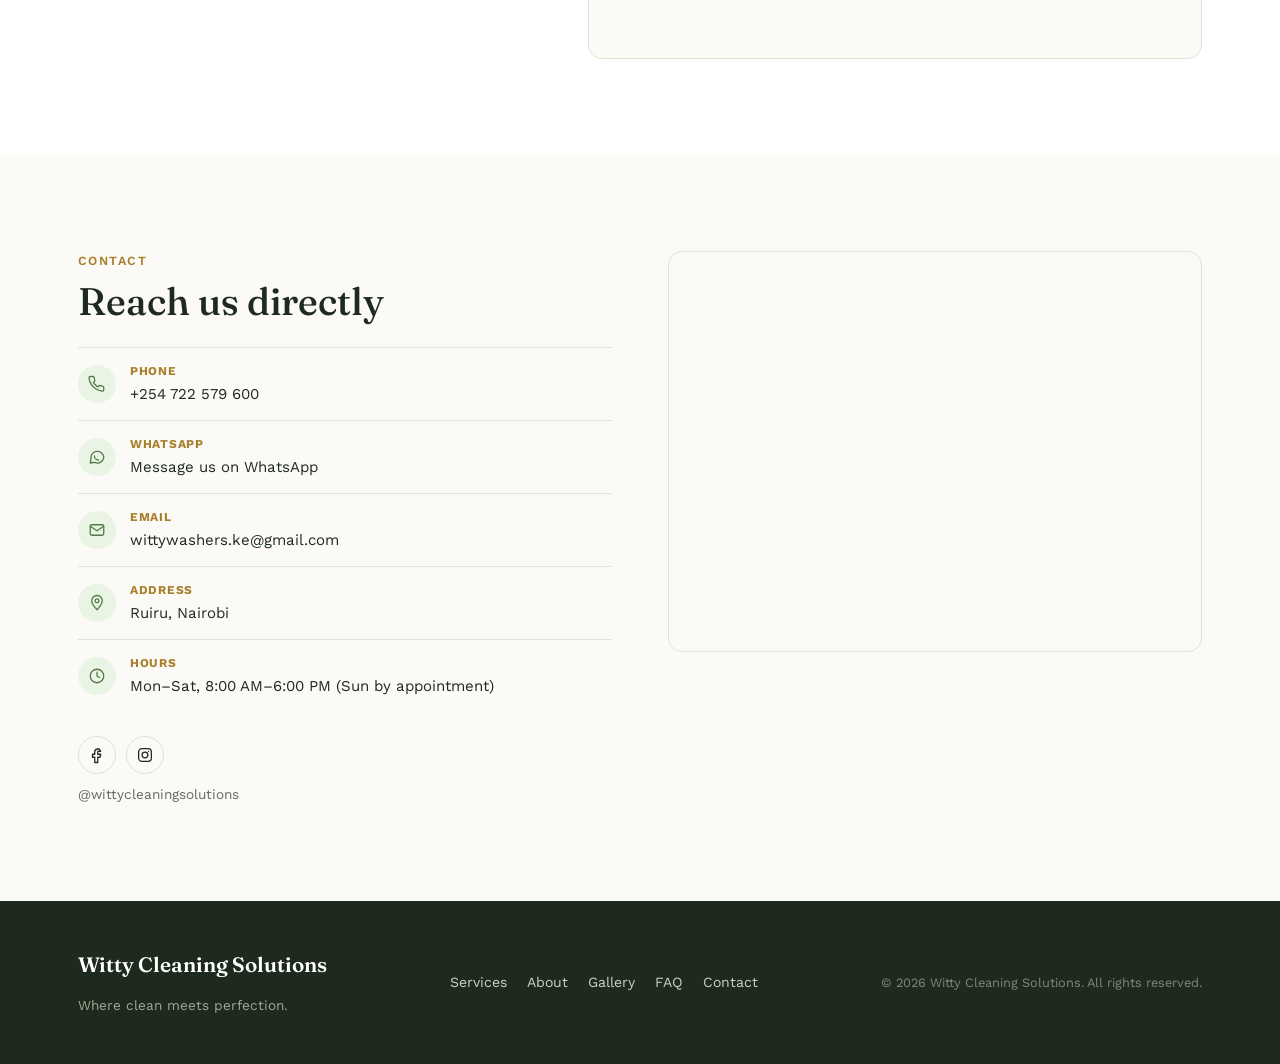
==== commit 703188b3: "added new service pages all round" ====
--- a/index.html
+++ b/index.html
@@ -1,10 +1,10 @@
-stat<!DOCTYPE html>
+<!DOCTYPE html>
 <html lang="en">
 <head>
 <meta charset="UTF-8">
 <meta name="viewport" content="width=device-width, initial-scale=1.0">
-<title>Witty Cleaning Solutions | Professional Cleaning in Kenya</title>
-<meta name="description" content="Witty Cleaning Solutions provides house, office, post-construction, post-event, upholstery, carpet cleaning and fumigation across Kenya. Request a free quote today.">
+<title>Professional Cleaning Services in Nairobi | Witty Cleaning Solutions</title>
+<meta name="description" content="Witty Cleaning Solutions provides professional cleaning services in Nairobi for homes, offices and commercial properties, including carpet, upholstery, post-construction, post-event cleaning and fumigation.">
 
 <link rel="preconnect" href="https://fonts.googleapis.com">
 <link rel="preconnect" href="https://fonts.gstatic.com" crossorigin>
@@ -27,7 +27,7 @@
 src="https://www.facebook.com/tr?id=1436899884960511&ev=PageView&noscript=1"
 /></noscript>
 <!-- End Meta Pixel Code -->
-<meta name="google-site-verification" content="J-0VrCCdVdSZoj52Yspx30iDXVH2OL7daO6i5yLhD2Q" />
+<meta name="google-site-verification" content="J-0VrCCdVdSZoj52Yspx30iDXVH2OL7daO6i5yLhD2Q" />  
 </head>
 <body>
 
@@ -37,11 +37,26 @@
     <a href="#top" class="logo">Witty Cleaning Solutions</a>
 
     <nav class="main-nav" id="mainNav">
-      <a href="#services">Services</a>
+      <div class="nav-dropdown">
+        <button class="nav-dropdown-toggle" type="button" aria-expanded="false">Services <span aria-hidden="true">&#9662;</span></button>
+        <div class="nav-dropdown-menu">
+          <a href="house-cleaning-services-nairobi/">House Cleaning</a>
+          <a href="office-cleaning-services-nairobi/">Office Cleaning</a>
+          <a href="commercial-cleaning-services-nairobi/">Commercial Cleaning</a>
+          <a href="carpet-cleaning-services-nairobi/">Carpet Cleaning</a>
+          <a href="sofa-upholstery-cleaning-nairobi/">Sofa &amp; Upholstery</a>
+          <a href="#booking">Deep Cleaning</a>
+          <a href="post-construction-cleaning-nairobi/">Post-Construction</a>
+          <a href="post-event-cleaning-nairobi/">Post-Event</a>
+          <a href="parapet-cleaning-services-nairobi/">Parapet Cleaning</a>
+          <a href="fumigation-services-nairobi/">Fumigation</a>
+        </div>
+      </div>
       <a href="#about">About</a>
       <a href="#gallery">Gallery</a>
       <a href="#testimonials">Reviews</a>
       <a href="#faq">FAQ</a>
+      <a href="cleaning-services-nairobi-prices/">Prices</a>
       <a href="#contact">Contact</a>
     </nav>
 
@@ -68,10 +83,10 @@
     <div class="wrap hero-inner">
       <div class="hero-copy">
         <p class="eyebrow">Nairobi, Kenya</p>
-        <h1>Where clean meets <em>perfection.</em></h1>
+        <h1>Professional Cleaning Services in Nairobi</h1>
+        <p class="hero-tagline">Where clean meets <em>perfection.</em></p>
         <p class="hero-sub">
-          House, office, carpet, upholstery, post-construction, post-event
-          cleaning, and fumigation &mdash; done right, every time.
+          Witty Cleaning Solutions provides professional cleaning services in Nairobi for homes, offices and commercial properties. From regular house and office cleaning to carpet cleaning, upholstery cleaning, post-construction cleaning, post-event cleaning and fumigation, our trained team delivers reliable cleaning solutions tailored to your property.
         </p>
         <div class="hero-ctas">
           <a href="#booking" class="btn btn-primary btn-lg">Get a Quote</a>
@@ -171,7 +186,7 @@
         <span>Years serving Nairobi</span>
       </div>
       <div class="trust-item">
-        <strong>6</strong>
+        <strong>9</strong>
         <span>Specialized services</span>
       </div>
       <div class="trust-item">
@@ -223,7 +238,7 @@
   <section class="services" id="services">
     <div class="wrap">
       <p class="eyebrow center">What We Offer</p>
-      <h2 class="section-title center">Six services, one standard of clean</h2>
+      <h2 class="section-title center">Cleaning services for homes, offices and commercial properties</h2>
 
       <div class="services-grid">
 
@@ -231,9 +246,18 @@
           <div class="service-icon" aria-hidden="true">
             <svg viewBox="0 0 24 24" fill="none" stroke="currentColor" stroke-width="1.7" stroke-linecap="round" stroke-linejoin="round"><path d="M3 10.5 12 3l9 7.5"/><path d="M5 9.5V20a1 1 0 0 0 1 1h4v-6h4v6h4a1 1 0 0 0 1-1V9.5"/></svg>
           </div>
-          <h3>House &amp; Office Cleaning</h3>
+          <h3>House Cleaning</h3>
           <p>Routine and deep cleaning for homes and workplaces, with daily, weekly, or monthly plans built around your schedule.</p>
-          <a href="#booking" class="card-link">Get a quote &rarr;</a>
+          <a href="house-cleaning-services-nairobi/" class="card-link">View house cleaning &rarr;</a>
+        </article>
+
+        <article class="service-card">
+          <div class="service-icon" aria-hidden="true">
+            <svg viewBox="0 0 24 24" fill="none" stroke="currentColor" stroke-width="1.7" stroke-linecap="round" stroke-linejoin="round"><path d="M4 20V5h16v15M8 9h2M14 9h2M8 13h2M14 13h2M8 17h8"/></svg>
+          </div>
+          <h3>Office Cleaning</h3>
+          <p>Professional daily, weekly, and recurring office cleaning for productive, welcoming workplaces across Nairobi.</p>
+          <a href="office-cleaning-services-nairobi/" class="card-link">View office cleaning &rarr;</a>
         </article>
 
         <article class="service-card">
@@ -242,7 +266,7 @@
           </div>
           <h3>Post-Construction Cleaning</h3>
           <p>Thorough removal of dust, debris, and construction residue so a freshly built or renovated space is ready to use.</p>
-          <a href="#booking" class="card-link">Get a quote &rarr;</a>
+          <a href="post-construction-cleaning-nairobi/" class="card-link">View service &rarr;</a>
         </article>
 
         <article class="service-card">
@@ -251,7 +275,7 @@
           </div>
           <h3>Post-Event Cleaning</h3>
           <p>Fast, thorough venue clean-up after parties, weddings, and corporate events, so you can hand the space back spotless.</p>
-          <a href="#booking" class="card-link">Get a quote &rarr;</a>
+          <a href="post-event-cleaning-nairobi/" class="card-link">View service &rarr;</a>
         </article>
 
         <article class="service-card">
@@ -260,7 +284,7 @@
           </div>
           <h3>Upholstery Cleaning</h3>
           <p>Deep cleaning for sofas, chairs, and mattresses, with targeted stain and odor removal for a fresher, healthier home.</p>
-          <a href="#booking" class="card-link">Get a quote &rarr;</a>
+          <a href="sofa-upholstery-cleaning-nairobi/" class="card-link">View service &rarr;</a>
         </article>
 
         <article class="service-card">
@@ -269,7 +293,7 @@
           </div>
           <h3>Carpet Cleaning</h3>
           <p>Steam or shampoo cleaning with stain treatment and deodorizing, restoring carpets without the long dry-out wait.</p>
-          <a href="#booking" class="card-link">Get a quote &rarr;</a>
+          <a href="carpet-cleaning-services-nairobi/" class="card-link">View service &rarr;</a>
         </article>
 
         <article class="service-card">
@@ -278,7 +302,21 @@
           </div>
           <h3>Fumigation</h3>
           <p>Pest control for homes and offices, carried out with families and pets in mind from start to finish.</p>
-          <a href="#booking" class="card-link">Get a quote &rarr;</a>
+          <a href="fumigation-services-nairobi/" class="card-link">View service &rarr;</a>
+        </article>
+
+        <article class="service-card">
+          <div class="service-icon" aria-hidden="true"><span aria-hidden="true">&#9670;</span></div>
+          <h3>Commercial Cleaning</h3>
+          <p>Reliable cleaning programs for office buildings, retail spaces, schools, restaurants, and managed properties.</p>
+          <a href="commercial-cleaning-services-nairobi/" class="card-link">View service &rarr;</a>
+        </article>
+
+        <article class="service-card">
+          <div class="service-icon" aria-hidden="true"><span aria-hidden="true">&#10003;</span></div>
+          <h3>Parapet Cleaning</h3>
+          <p>Professional cleaning for building parapets, exterior walls, and other residential or commercial exterior surfaces.</p>
+          <a href="parapet-cleaning-services-nairobi/" class="card-link">View service &rarr;</a>
         </article>
 
       </div>
@@ -289,14 +327,14 @@
   <section class="gallery" id="gallery">
     <div class="wrap">
       <p class="eyebrow center">Our Work</p>
-      <h2 class="section-title center">Before &amp; after, job by job</h2>
+      <h2 class="section-title center">Our Cleaning Work in Nairobi</h2>
 
       <!-- REPLACE WITH IMAGE: each .gallery-item should get a real photo
            background. Keep the .gallery-tag label or remove it. -->
       <div class="gallery-grid">
         <div class="gallery-item" data-gallery="images/house cleaning.jpeg|images/house 2.jpeg|images/house 3.jpeg|images/house 4.jpeg|images/house 5.jpeg">
           <img src="images/house cleaning.jpeg" alt="House cleaning before/after" loading="lazy">
-          <span class="gallery-tag">House Cleaning</span>
+          <span class="gallery-tag">House Cleaning Before &amp; After</span>
           <div class="desc-card">
             <p class="gallery-desc">Deep clean including dusting, upholstery treatment, and floor sanitation to restore the living space.</p>
           </div>
@@ -304,7 +342,7 @@
 
         <div class="gallery-item" data-gallery="images/office cleaning.jpeg|images/After 1.jpeg|images/Before 1.jpeg|images/General Cleaning.jpeg|">
           <img src="images/office cleaning.jpeg" alt="Office cleaning before/after" loading="lazy">
-          <span class="gallery-tag">Office Cleaning</span>
+          <span class="gallery-tag">Office Cleaning Before &amp; After</span>
           <div class="desc-card">
             <p class="gallery-desc">Routine office clean with sanitisation of high-touch areas and trash removal for a fresher workspace.</p>
           </div>
@@ -312,7 +350,7 @@
 
         <div class="gallery-item" data-gallery="images/post-construction.jpeg|images/construction before.jpeg|images/construction after.jpeg|images/construction before 1.jpeg|images/construction after 2.jpeg">
           <img src="images/post-construction.jpeg" alt="Post-construction before/after" loading="lazy">
-          <span class="gallery-tag">Post-Construction</span>
+          <span class="gallery-tag">Post-Construction Cleaning Before &amp; After</span>
           <div class="desc-card">
             <p class="gallery-desc">Removal of dust, debris, and fine residue after building work to prepare the space for handover.</p>
           </div>
@@ -320,7 +358,7 @@
 
         <div class="gallery-item" data-gallery="images/post-event.jpeg|images/post-event 1.jpeg|images/After 1.jpeg|images/Before 1.jpeg|images/General Cleaning.jpeg">
           <img src="images/post-event 1.jpeg" alt="Post-event before/after" loading="lazy">
-          <span class="gallery-tag">Post-Event</span>
+          <span class="gallery-tag">Post-Event Cleaning Before &amp; After</span>
           <div class="desc-card">
             <p class="gallery-desc">Fast venue clean-up after events, including waste removal and surface sanitisation for quick turnarounds.</p>
           </div>
@@ -460,6 +498,48 @@
             <span class="faq-icon"><svg viewBox="0 0 24 24" fill="none" stroke="currentColor" stroke-width="2" stroke-linecap="round" stroke-linejoin="round"><path d="M6 9l6 6 6-6"/></svg></span>
           </button>
           <div class="faq-a"><p>We recommend vacating the property for 2&ndash;3 hours after treatment and ventilating the space before returning. Our team will confirm exact timing based on the treatment used for your property.</p></div>
+        </div>
+        <div class="faq-item">
+          <button class="faq-q" aria-expanded="false">
+            How much do cleaning services cost in Nairobi?
+            <span class="faq-icon"><svg viewBox="0 0 24 24" fill="none" stroke="currentColor" stroke-width="2" stroke-linecap="round" stroke-linejoin="round"><path d="M6 9l6 6 6-6"/></svg></span>
+          </button>
+          <div class="faq-a"><p>Prices depend on the property size, type and condition, the service required, frequency, number of cleaners, equipment, and any specialised treatment. Request a tailored quote for an accurate price.</p></div>
+        </div>
+        <div class="faq-item">
+          <button class="faq-q" aria-expanded="false">
+            What does office cleaning include?
+            <span class="faq-icon"><svg viewBox="0 0 24 24" fill="none" stroke="currentColor" stroke-width="2" stroke-linecap="round" stroke-linejoin="round"><path d="M6 9l6 6 6-6"/></svg></span>
+          </button>
+          <div class="faq-a"><p>Office cleaning can include dusting, floor care, washroom cleaning, kitchen and break-room cleaning, waste removal, and sanitising high-touch surfaces. The scope is tailored to your workplace.</p></div>
+        </div>
+        <div class="faq-item">
+          <button class="faq-q" aria-expanded="false">
+            Do you provide daily office cleaning services?
+            <span class="faq-icon"><svg viewBox="0 0 24 24" fill="none" stroke="currentColor" stroke-width="2" stroke-linecap="round" stroke-linejoin="round"><path d="M6 9l6 6 6-6"/></svg></span>
+          </button>
+          <div class="faq-a"><p>Yes. We provide daily, weekly, monthly, and one-off office cleaning plans for Nairobi workplaces.</p></div>
+        </div>
+        <div class="faq-item">
+          <button class="faq-q" aria-expanded="false">
+            Do you provide commercial cleaning services in Nairobi?
+            <span class="faq-icon"><svg viewBox="0 0 24 24" fill="none" stroke="currentColor" stroke-width="2" stroke-linecap="round" stroke-linejoin="round"><path d="M6 9l6 6 6-6"/></svg></span>
+          </button>
+          <div class="faq-a"><p>Yes. Our commercial cleaning service supports offices, retail shops, shopping centres, schools, restaurants, corporate premises, and managed properties.</p></div>
+        </div>
+        <div class="faq-item">
+          <button class="faq-q" aria-expanded="false">
+            Do you provide house cleaning services in Nairobi?
+            <span class="faq-icon"><svg viewBox="0 0 24 24" fill="none" stroke="currentColor" stroke-width="2" stroke-linecap="round" stroke-linejoin="round"><path d="M6 9l6 6 6-6"/></svg></span>
+          </button>
+          <div class="faq-a"><p>Yes. We provide one-off and recurring house cleaning services for apartments, family homes, move-outs, and deep-cleaning projects in Nairobi.</p></div>
+        </div>
+        <div class="faq-item">
+          <button class="faq-q" aria-expanded="false">
+            Which areas of Nairobi do you provide cleaning services in?
+            <span class="faq-icon"><svg viewBox="0 0 24 24" fill="none" stroke="currentColor" stroke-width="2" stroke-linecap="round" stroke-linejoin="round"><path d="M6 9l6 6 6-6"/></svg></span>
+          </button>
+          <div class="faq-a"><p>We serve Kilimani, Westlands, Karen, Lavington, Kileleshwa, Ruiru, surrounding Nairobi neighbourhoods, and other areas by arrangement.</p></div>
         </div>
       </div>
     </div>
@@ -510,11 +590,15 @@
             <label for="fService">Service required</label>
             <select id="fService" name="fService" required>
               <option value="">Select a service</option>
-              <option>House &amp; Office Cleaning</option>
+              <option>House Cleaning</option>
+              <option>Office Cleaning</option>
+              <option>Commercial Cleaning</option>
+              <option>Deep Cleaning</option>
               <option>Post-Construction Cleaning</option>
               <option>Post-Event Cleaning</option>
               <option>Upholstery Cleaning</option>
               <option>Carpet Cleaning</option>
+              <option>Parapet Cleaning</option>
               <option>Fumigation</option>
             </select>
           </div>
@@ -631,4 +715,4 @@
 
 <script src="script.js?v=1.1"></script>
 </body>
-</html>+</html>
--- a/styles.css
+++ b/styles.css
@@ -1,3 +1,5 @@
+@import url('https://fonts.googleapis.com/css2?family=Fraunces:ital,opsz,wght@0,9..144,400;0,9..144,500;0,9..144,600;1,9..144,500&family=Work+Sans:wght@400;500;600;700&display=swap');
+
 /* ============================================================
    DESIGN TOKENS — edit these to reskin the whole site
    Brand: light green primary, gold accent (per client brief)
@@ -121,6 +123,7 @@
   justify-content: space-between;
   height: 76px;
   gap: clamp(16px, 2vw, 28px);
+  min-width: 0;
 }
 .logo {
   font-family: var(--font-display);
@@ -128,13 +131,45 @@
   font-weight: 600;
   color: var(--ink);
   white-space: nowrap;
+  flex-shrink: 0;
 }
 .main-nav {
   display: flex;
   gap: clamp(16px, 2vw, 24px);
   margin-left: auto;
   align-items: left;
-}
+  min-width: 0;
+}
+.nav-dropdown { position: relative; }
+.nav-dropdown-toggle {
+  display: inline-flex;
+  align-items: center;
+  gap: 5px;
+  padding: 4px 0;
+  border: 0;
+  background: transparent;
+  color: var(--ink);
+  font: inherit;
+  cursor: pointer;
+}
+.nav-dropdown-toggle span { font-size: 0.68rem; color: var(--primary-dark); }
+.nav-dropdown-menu {
+  position: absolute;
+  top: calc(100% + 16px);
+  left: -16px;
+  display: none;
+  min-width: 220px;
+  padding: 10px;
+  background: var(--white);
+  border: 1px solid var(--border);
+  box-shadow: 0 14px 30px rgba(30, 42, 29, 0.12);
+  z-index: 10;
+}
+.nav-dropdown:hover .nav-dropdown-menu,
+.nav-dropdown:focus-within .nav-dropdown-menu,
+.nav-dropdown.is-open .nav-dropdown-menu { display: grid; }
+.nav-dropdown-menu a { padding: 8px 10px; font-size: 0.84rem; white-space: nowrap; }
+.nav-dropdown-menu a:hover { background: var(--primary-tint); color: var(--primary-dark); }
 .main-nav a {
   font-size: 0.92rem;
   font-weight: 500;
@@ -148,7 +183,9 @@
   align-items: center;
   gap: 12px;
   margin-left: 14px;
-}
+  flex-shrink: 0;
+}
+.header-actions .btn { white-space: nowrap; }
 .icon-btn {
   width: 40px;
   height: 40px;
@@ -190,6 +227,8 @@
   align-items: center;
 }
 .hero-sub { font-size: 1.05rem; max-width: 480px; }
+.hero-tagline { margin: -4px 0 16px; font-family: var(--font-display); font-size: 1.35rem; color: var(--primary-dark); }
+.hero-tagline em { font-style: italic; }
 .hero-ctas { display: flex; gap: 14px; margin: 26px 0 22px; flex-wrap: wrap; }
 .hero-trust {
   display: flex;
@@ -705,6 +744,29 @@
   box-shadow: 0 8px 24px rgba(0,0,0,0.25);
   z-index: 40;
 }
+
+/* Service landing pages */
+.service-hero { padding: 86px 0 72px; background: var(--primary-tint); }
+.service-hero-inner { max-width: 820px; }
+.service-hero h1 { max-width: 760px; }
+.service-hero p { max-width: 700px; font-size: 1.08rem; }
+.service-content { padding: 82px 0; }
+.service-content-grid { display: grid; grid-template-columns: 1.1fr 0.9fr; gap: 56px; align-items: start; }
+.service-content h2 { margin-top: 0; }
+.service-content h3 { color: var(--primary-dark); margin-top: 28px; }
+.service-list { list-style: none; margin: 24px 0 0; padding: 0; display: grid; gap: 12px; }
+.service-list li { padding: 14px 16px 14px 42px; border: 1px solid var(--border); background: var(--white); position: relative; }
+.service-list li::before { content: "\2713"; position: absolute; left: 16px; color: var(--primary-dark); font-weight: 700; }
+.service-aside { padding: 30px; background: var(--white); border: 1px solid var(--border); }
+.service-aside h2 { font-size: 1.6rem; }
+.service-cta { padding: 64px 0; background: var(--ink); color: var(--white); }
+.service-cta h2 { color: var(--white); }
+.service-cta p { color: #C9D4C3; }
+.service-links { display: flex; gap: 14px; flex-wrap: wrap; margin-top: 26px; }
+.service-links a { color: var(--white); border-color: rgba(255,255,255,0.55); }
+.price-factors { display: grid; grid-template-columns: repeat(2, 1fr); gap: 14px; margin: 24px 0 0; }
+.price-factor { padding: 18px; background: var(--primary-tint); border-left: 3px solid var(--gold); }
+.price-factor strong { display: block; margin-bottom: 4px; }
 
 /* ============================================================
    RESPONSIVE (mobile-first priority per brief)
@@ -726,6 +788,9 @@
     gap: 16px;
     border-bottom: 1px solid var(--border);
   }
+  .nav-dropdown-menu { position: static; box-shadow: none; border: 0; padding: 4px 0 0 14px; background: transparent; }
+  .nav-dropdown-menu a { padding: 7px 0; }
+  .nav-dropdown.is-open .nav-dropdown-menu { display: grid; }
   .site-header.nav-open .header-actions {
     display: flex;
     position: absolute;
@@ -747,4 +812,40 @@
 @media (max-width: 560px) {
   .services-grid, .gallery-grid { grid-template-columns: 1fr; }
   .header-inner { height: 66px; }
+  .service-content-grid, .price-factors { grid-template-columns: 1fr; }
+}
+
+@media (min-width: 901px) and (max-width: 1180px) {
+  .header-inner { gap: 12px; }
+  .main-nav { gap: 10px; }
+  .main-nav a, .nav-dropdown-toggle { font-size: 0.82rem; }
+  .header-actions { gap: 6px; margin-left: 6px; }
+  .header-actions .icon-btn { display: none; }
+  .header-actions .btn { padding: 10px 14px; font-size: 0.84rem; }
+}
+
+@media (max-width: 900px) {
+  .site-header:not(#siteHeader) .main-nav {
+    display: flex;
+    position: static;
+    flex-direction: column;
+    align-items: stretch;
+    gap: 10px;
+    margin: 0;
+    padding: 16px 0 0;
+    width: 100%;
+  }
+  .site-header:not(#siteHeader) .header-inner {
+    height: auto;
+    min-height: 76px;
+    flex-wrap: wrap;
+    padding-top: 14px;
+    padding-bottom: 14px;
+  }
+  .site-header:not(#siteHeader) .header-actions {
+    display: flex;
+    margin: 0;
+    padding: 0 0 2px;
+  }
+  .site-header:not(#siteHeader) .main-nav a { padding: 4px 0; }
 }
